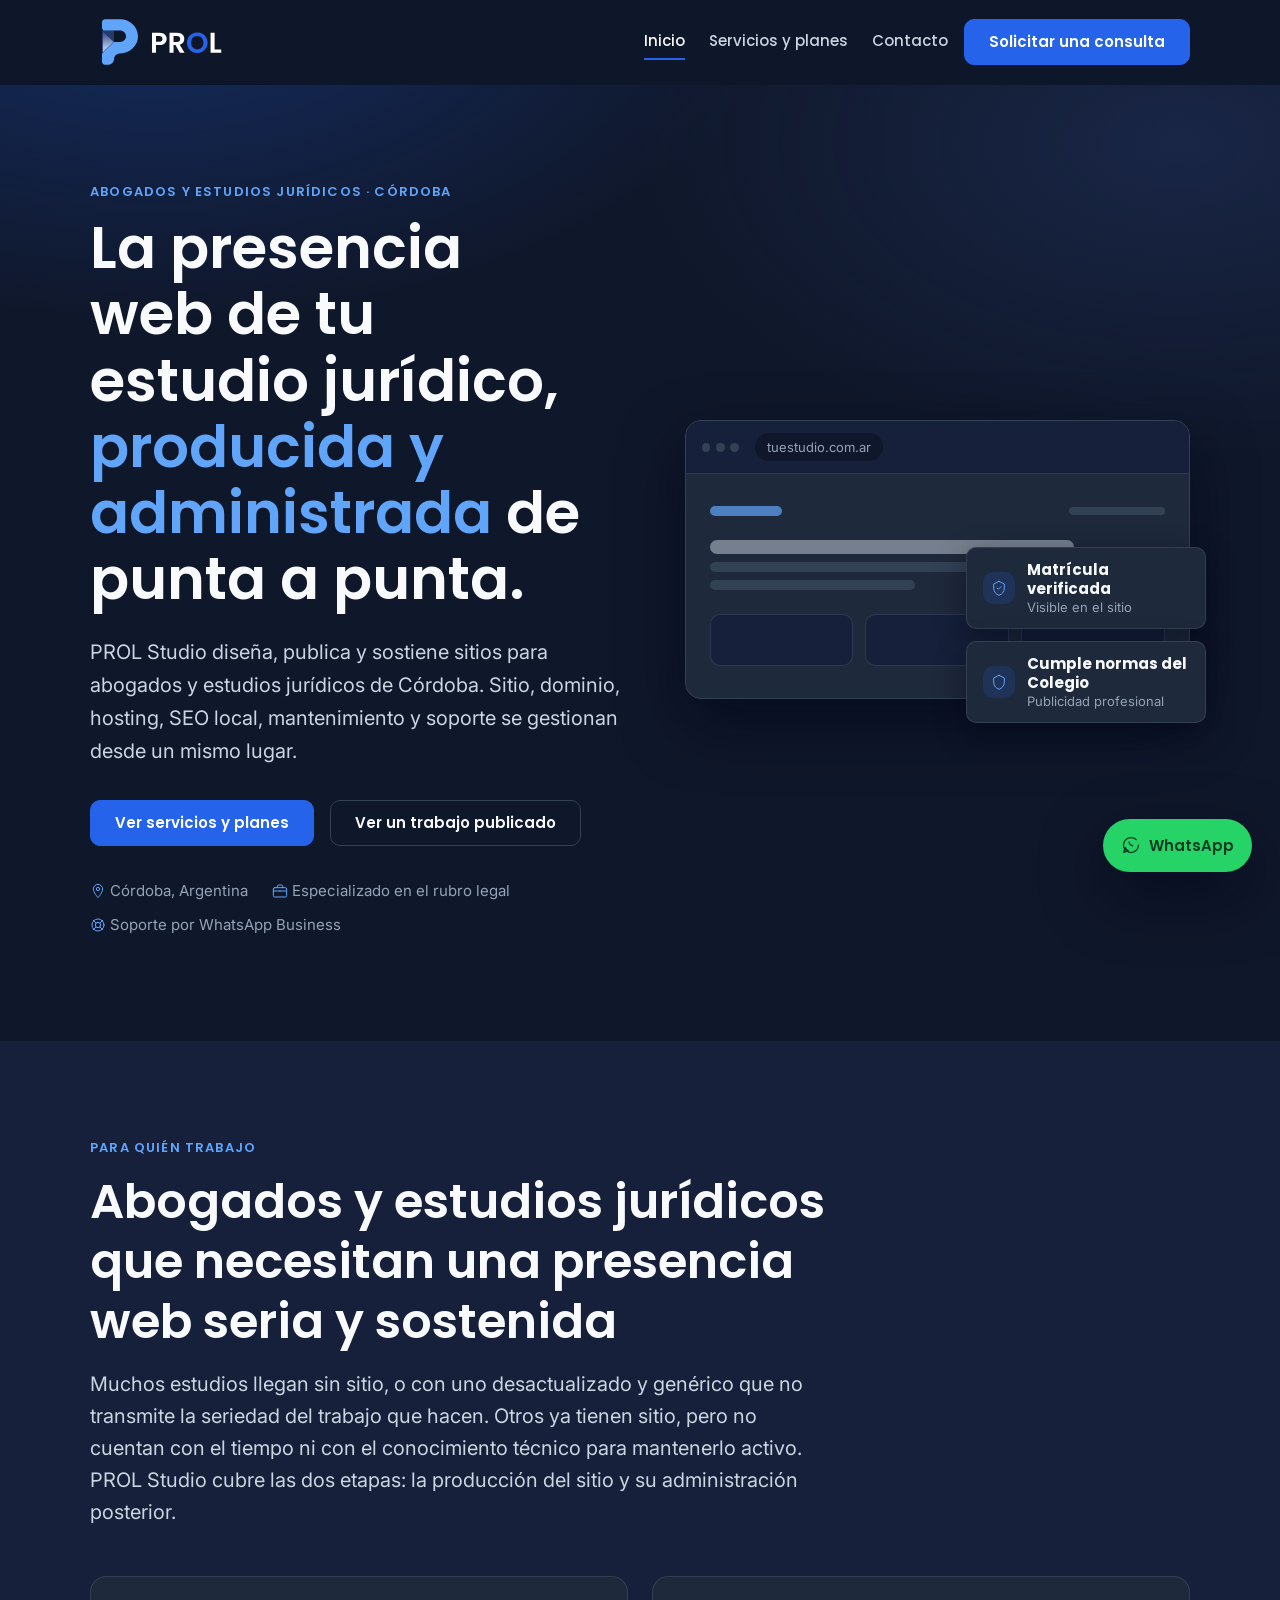
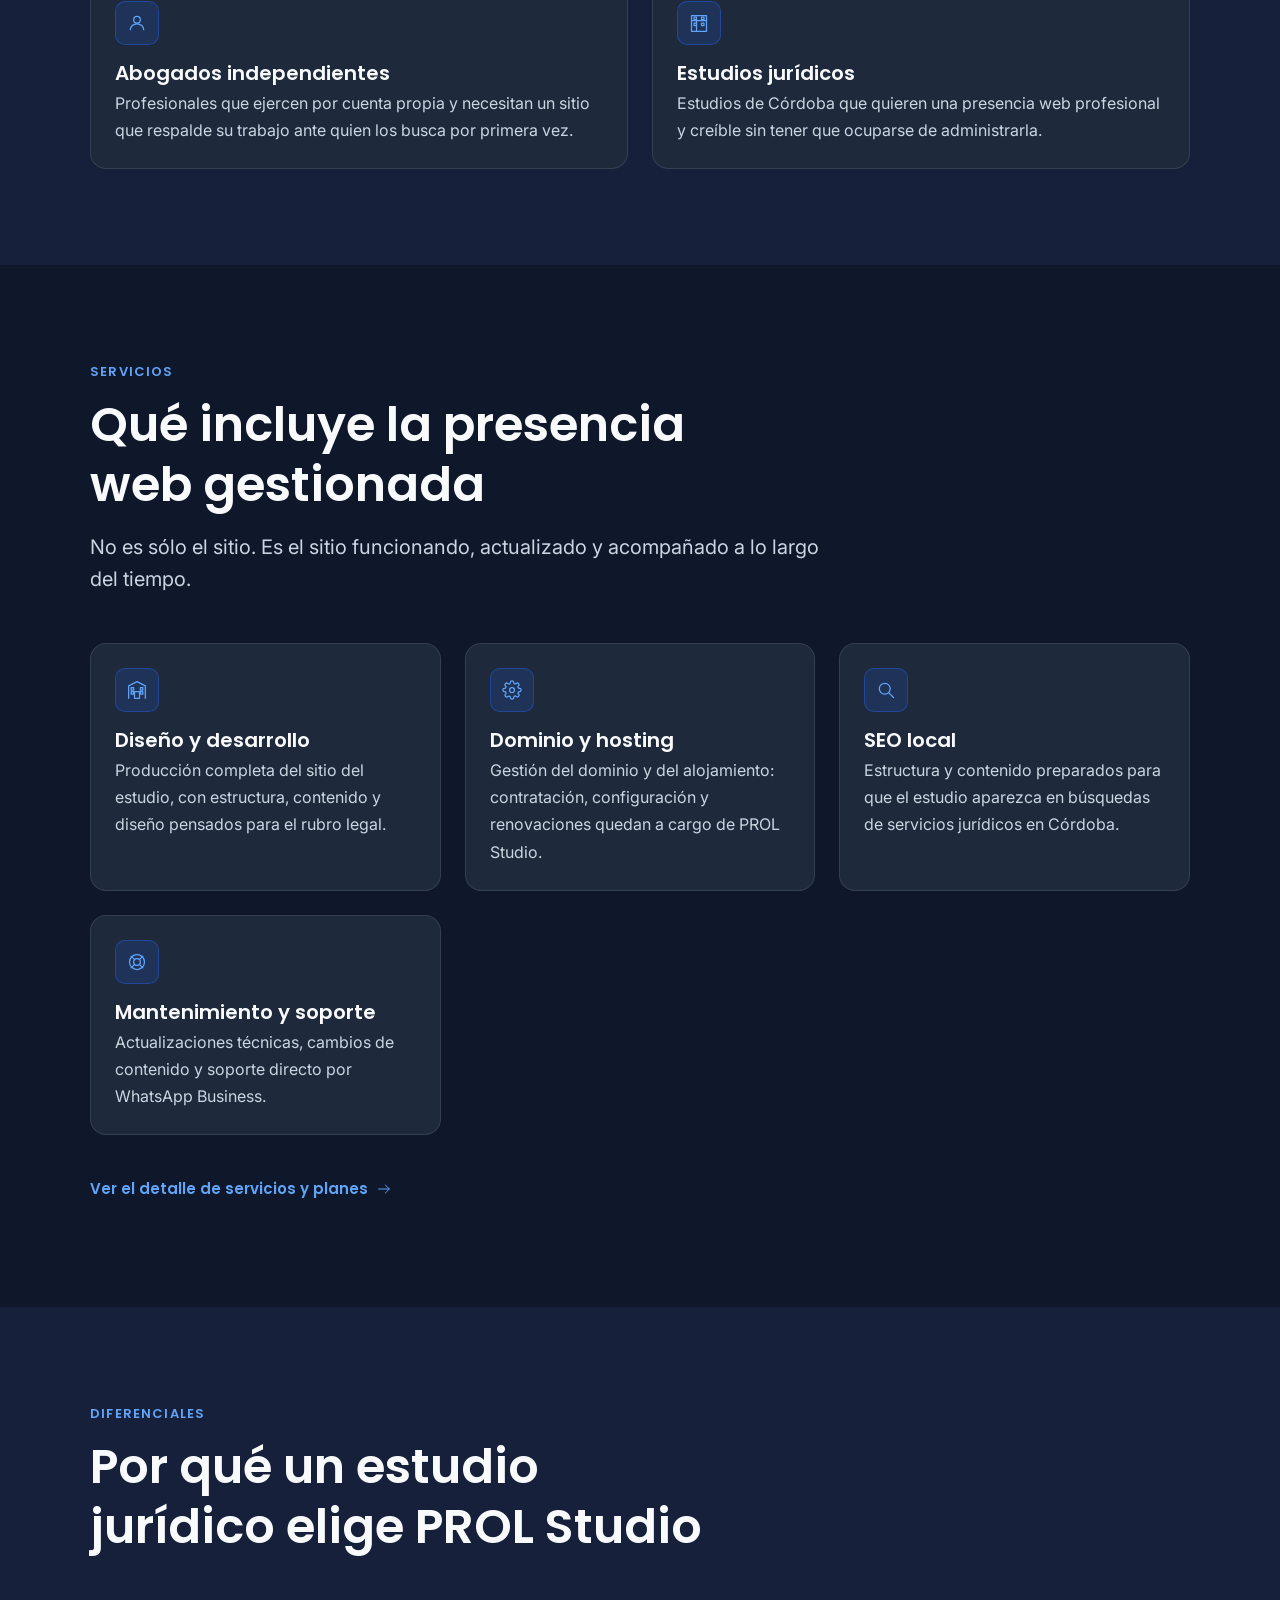
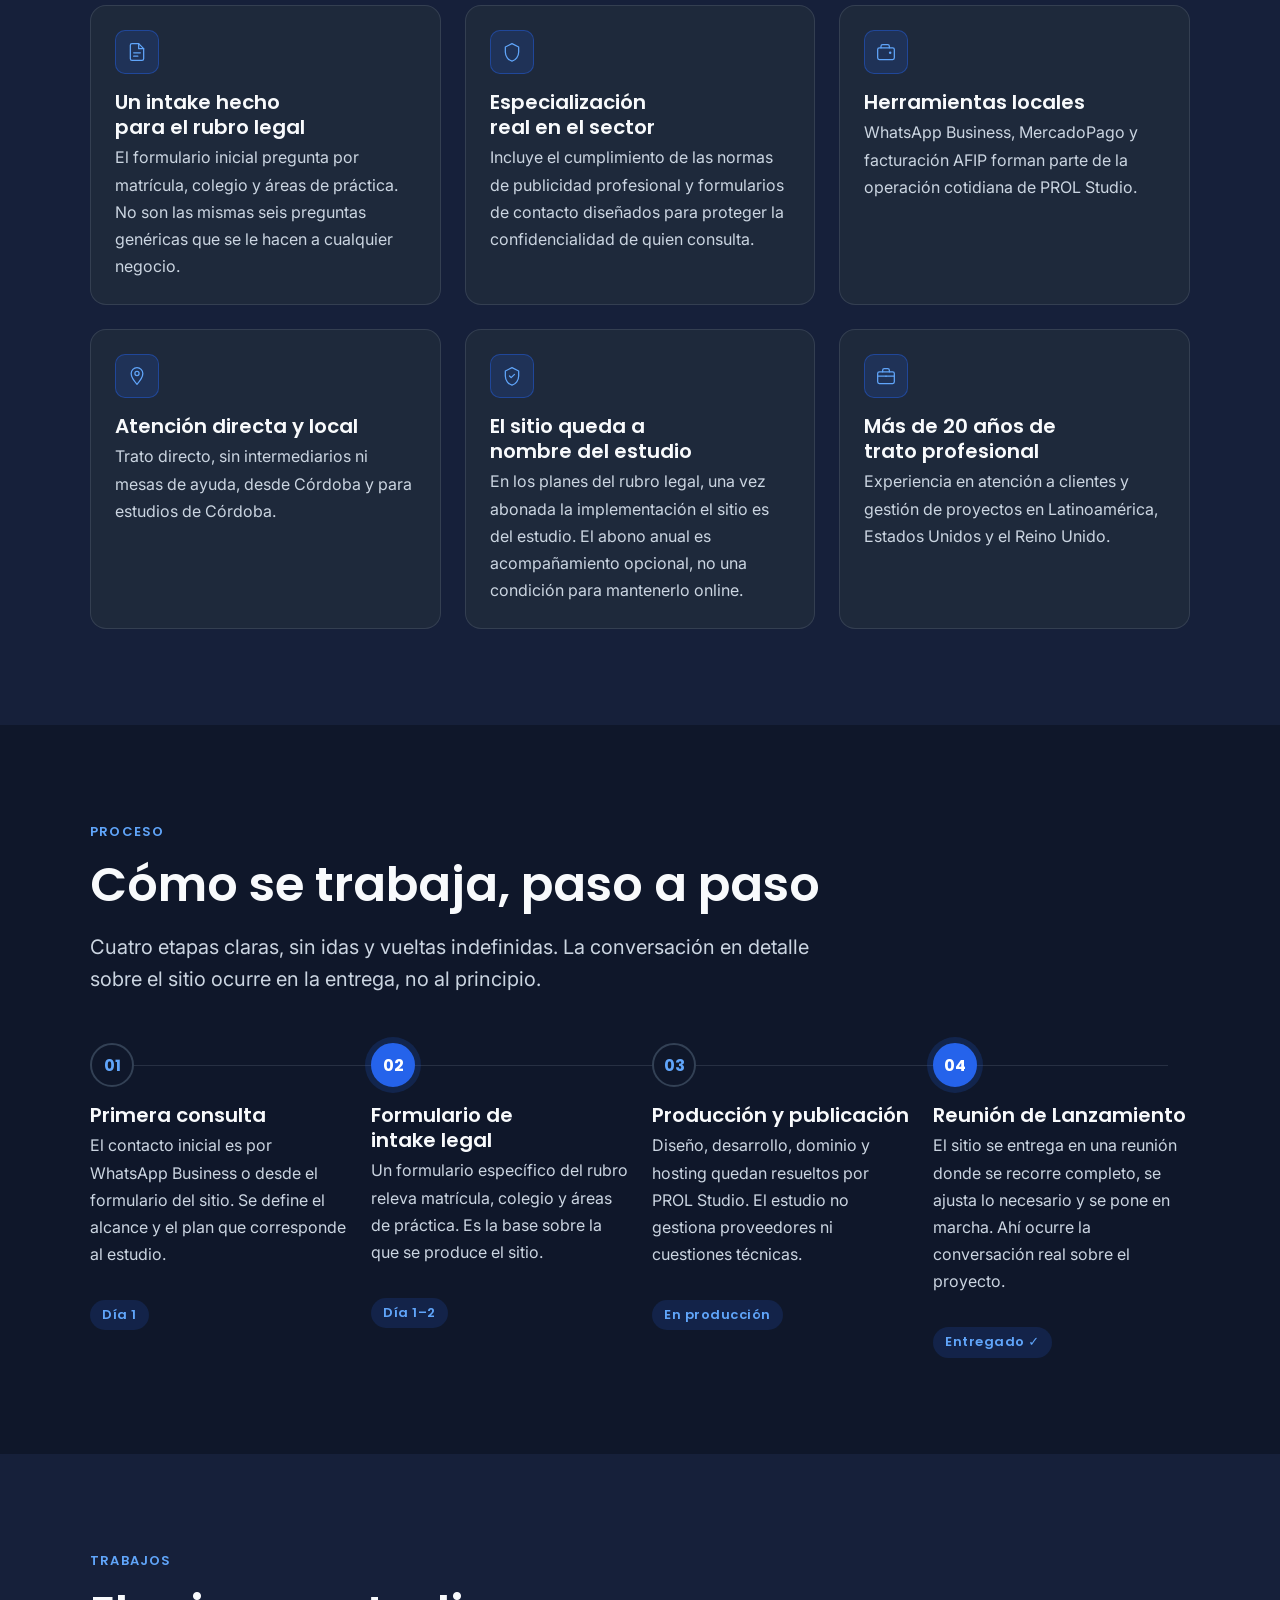
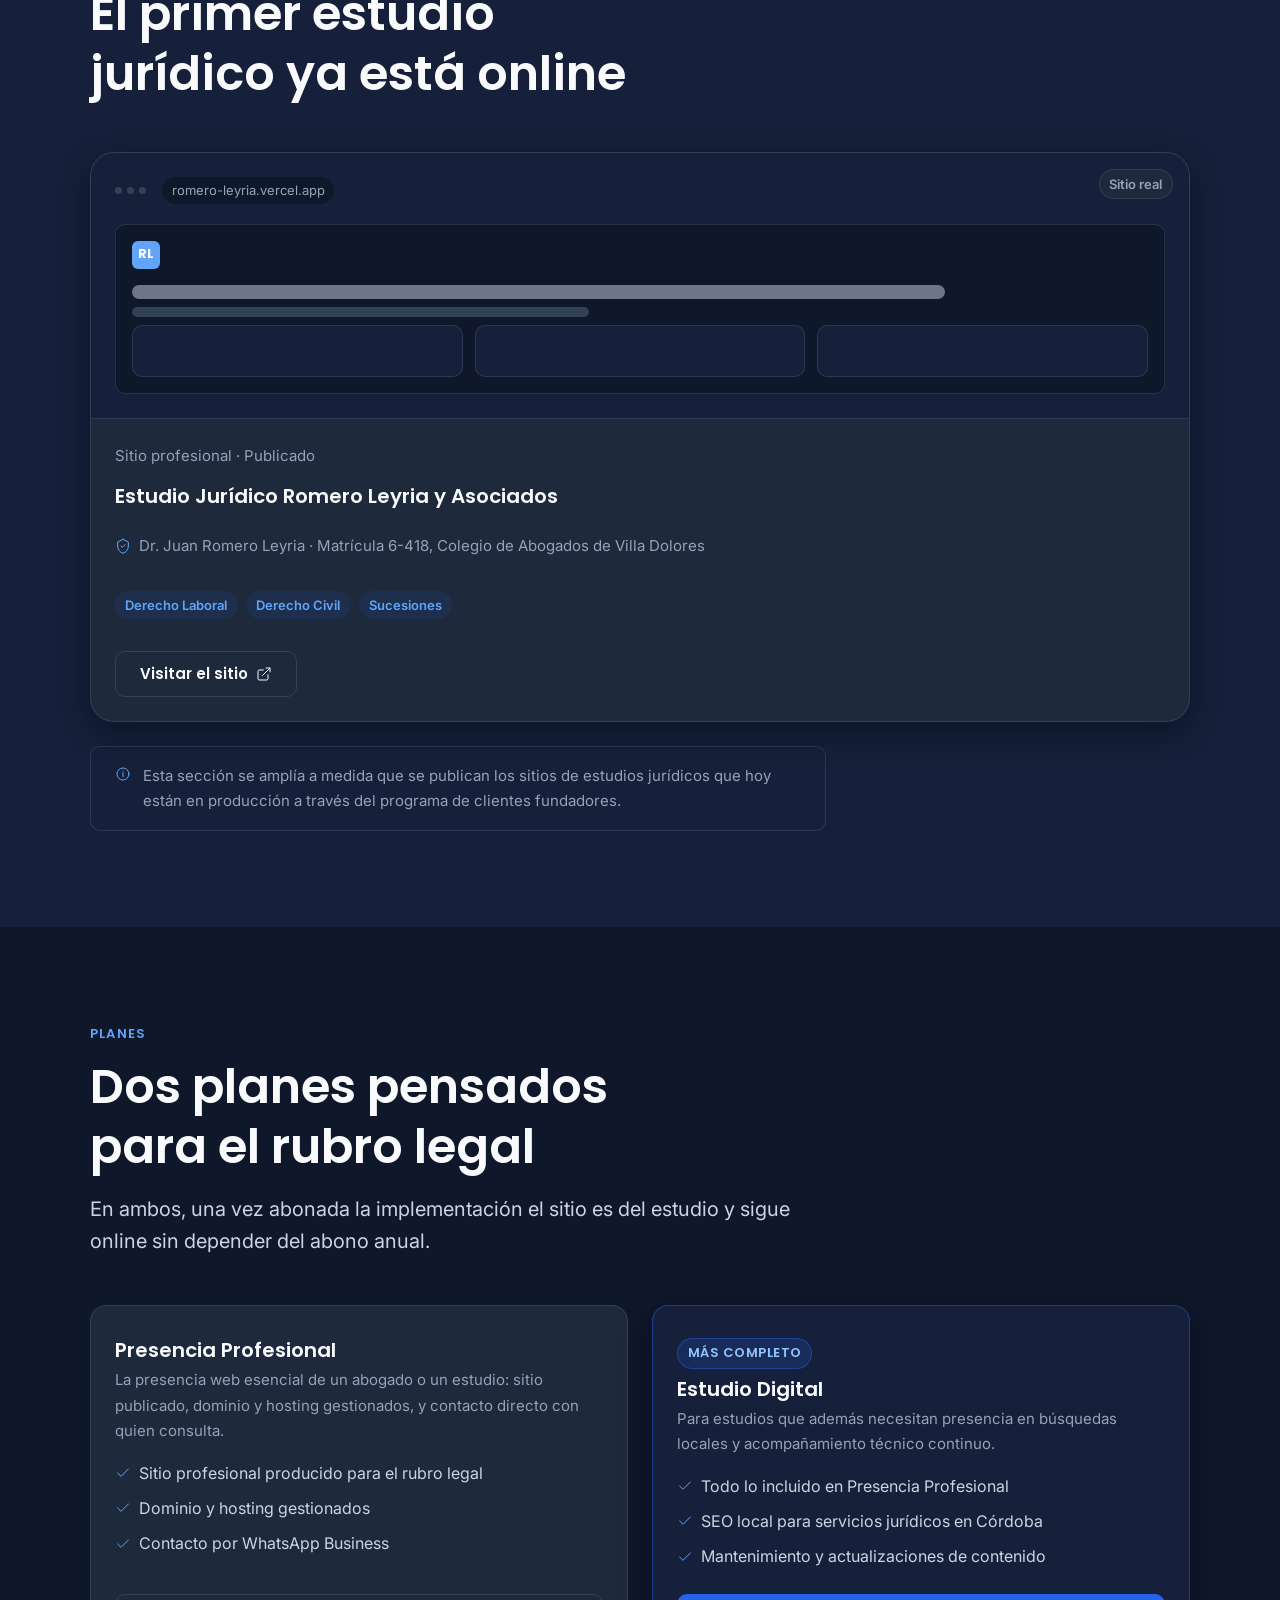
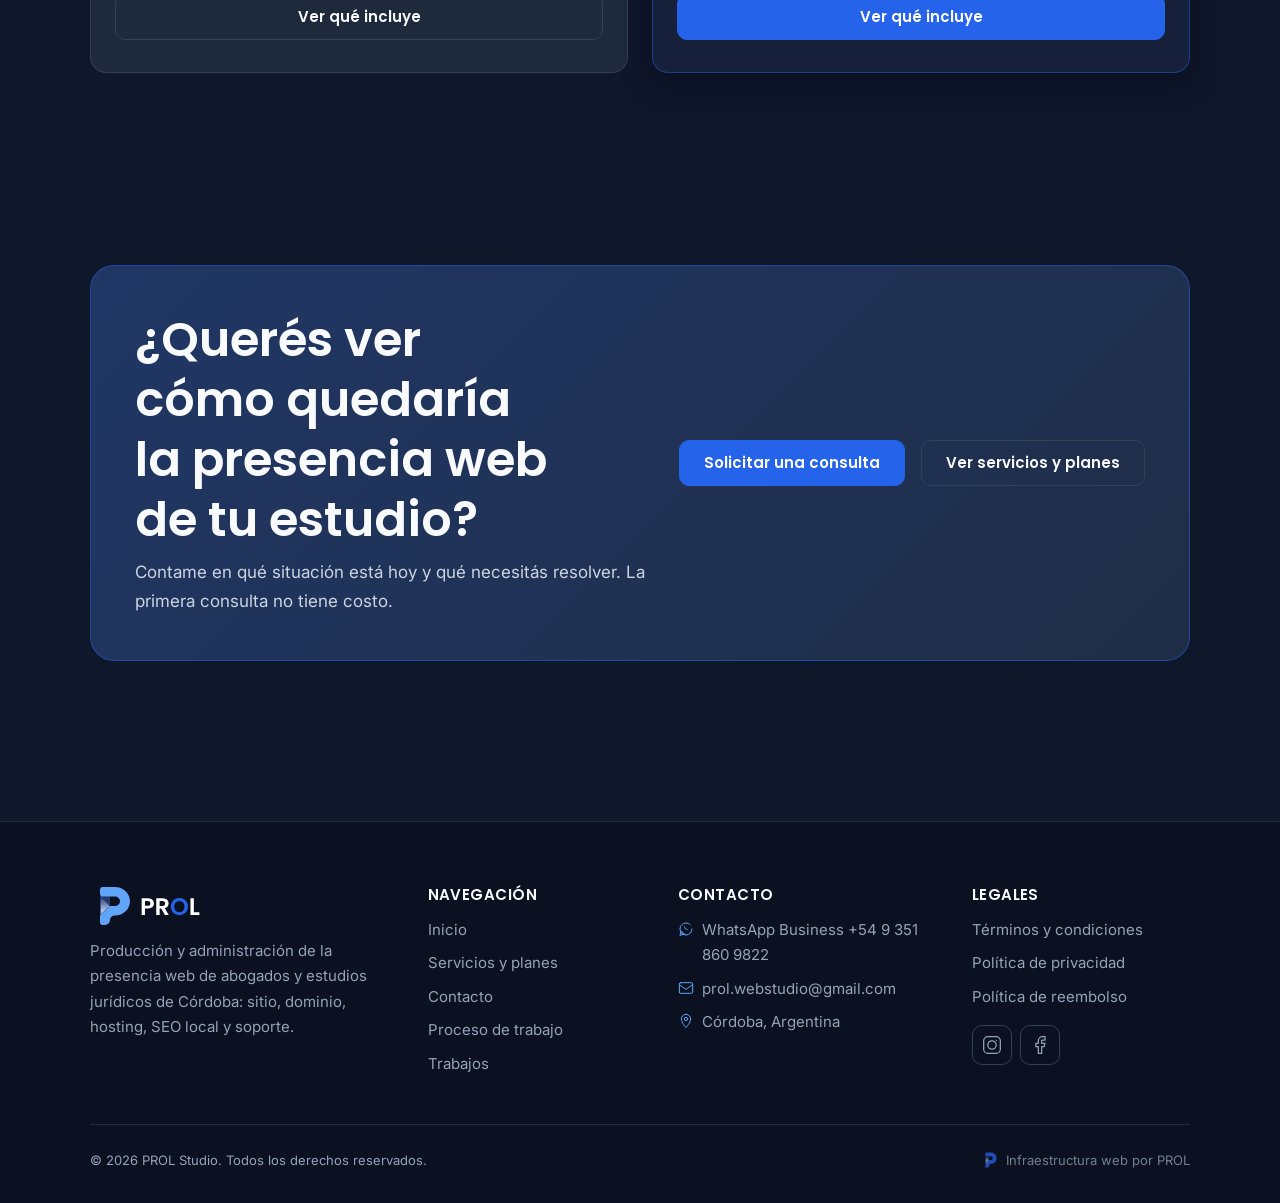
==== index.html @ 93094325 "Rename index_1.html to index.html" ====
<!DOCTYPE html>
<html lang="es-AR">
<head>
  <meta charset="UTF-8">
  <meta name="viewport" content="width=device-width, initial-scale=1">

  <title>PROL Studio | Presencia web para abogados y estudios jurídicos en Córdoba</title>
  <meta name="description" content="PROL Studio produce y administra la presencia web de abogados y estudios jurídicos de Córdoba: sitio, dominio, hosting, SEO local, mantenimiento y soporte por WhatsApp Business.">
  <link rel="canonical" href="https://prolstudio.com/">

  <meta name="theme-color" content="#0F172A">
  <meta name="author" content="PROL Studio">

  <meta property="og:type" content="website">
  <meta property="og:site_name" content="PROL Studio">
  <meta property="og:locale" content="es_AR">
  <meta property="og:url" content="https://prolstudio.com/">
  <meta property="og:title" content="PROL Studio | Presencia web para abogados y estudios jurídicos en Córdoba">
  <meta property="og:description" content="PROL Studio produce y administra la presencia web de abogados y estudios jurídicos de Córdoba: sitio, dominio, hosting, SEO local, mantenimiento y soporte por WhatsApp Business.">
  <meta property="og:image" content="https://prolstudio.com/assets/images/og-image.jpg">
  <meta property="og:image:width" content="1200">
  <meta property="og:image:height" content="630">
  <meta property="og:image:alt" content="PROL Studio — presencia web gestionada para estudios jurídicos">

  <meta name="twitter:card" content="summary_large_image">
  <meta name="twitter:title" content="PROL Studio | Presencia web para abogados y estudios jurídicos en Córdoba">
  <meta name="twitter:description" content="Sitio, dominio, hosting, SEO local y soporte por WhatsApp Business para abogados y estudios jurídicos de Córdoba.">
  <meta name="twitter:image" content="https://prolstudio.com/assets/images/og-image.jpg">

  <link rel="icon" href="assets/images/favicon.ico" sizes="any">
  <link rel="icon" href="assets/images/favicon.svg" type="image/svg+xml">
  <link rel="apple-touch-icon" href="assets/images/apple-touch-icon.png">
  <link rel="manifest" href="site.webmanifest">

  <link rel="preconnect" href="https://fonts.googleapis.com">
  <link rel="preconnect" href="https://fonts.gstatic.com" crossorigin>
  <link rel="stylesheet" href="https://fonts.googleapis.com/css2?family=Inter:wght@400;500;600&family=Poppins:wght@500;600;700&display=swap">
  <link rel="stylesheet" href="assets/css/styles.css">

  <script type="application/ld+json">
  {
    "@context": "https://schema.org",
    "@type": "ProfessionalService",
    "name": "PROL Studio",
    "url": "https://prolstudio.com/",
    "logo": "https://prolstudio.com/assets/images/logo.svg",
    "image": "https://prolstudio.com/assets/images/og-image.jpg",
    "description": "PROL Studio produce y administra la presencia web de abogados y estudios jurídicos de Córdoba: sitio, dominio, hosting, SEO local, mantenimiento y soporte por WhatsApp Business.",
    "email": "prol.webstudio@gmail.com",
    "founder": { "@type": "Person", "name": "Franco Molina" },
    "areaServed": { "@type": "City", "name": "Córdoba", "addressCountry": "AR" },
    "address": {
      "@type": "PostalAddress",
      "addressLocality": "Córdoba",
      "addressCountry": "AR"
    },
    "sameAs": [
      "https://www.instagram.com/prol.studio",
      "https://www.facebook.com/profile.php?id=61592929361941"
    ]
  }
  </script>
</head>

<body>
  <a class="skip-link" href="#contenido-principal">Ir al contenido principal</a>

  <header class="site-header" data-site-header>
    <div class="container site-header__inner">
      <a class="site-brand" href="index.html" aria-label="PROL Studio — Inicio">
        <img class="site-brand__logo" src="assets/images/logo.svg" alt="PROL Studio" width="480" height="160">
      </a>

      <button class="nav-toggle" type="button" data-nav-toggle aria-expanded="false" aria-controls="navegacion-principal" hidden>
        <span class="icon icon-menu nav-toggle__icon-open" aria-hidden="true"></span>
        <span class="icon icon-close nav-toggle__icon-close" aria-hidden="true"></span>
        <span class="visually-hidden">Abrir o cerrar el menú de navegación</span>
      </button>

      <div class="header-actions" id="navegacion-principal" data-nav-panel>
        <nav class="site-nav" aria-label="Navegación principal">
          <ul class="site-nav__list">
            <li><a class="site-nav__link" href="index.html" aria-current="page">Inicio</a></li>
            <li><a class="site-nav__link" href="servicios.html">Servicios y planes</a></li>
            <li><a class="site-nav__link" href="contacto.html">Contacto</a></li>
          </ul>
        </nav>
        <a class="button button--primary" href="contacto.html">Solicitar una consulta</a>
      </div>
    </div>
  </header>

  <main id="contenido-principal">

    <!-- Hero -->
    <section class="hero" aria-labelledby="titulo-hero">
      <div class="container hero__inner">
        <div class="hero__content">
          <span class="eyebrow">Abogados y estudios jurídicos · Córdoba</span>
          <h1 class="hero__title" id="titulo-hero">
            La presencia web de tu estudio jurídico, <span class="hero__title-accent">producida y administrada</span> de punta a punta.
          </h1>
          <p class="hero__description">
            PROL Studio diseña, publica y sostiene sitios para abogados y estudios jurídicos de Córdoba.
            Sitio, dominio, hosting, SEO local, mantenimiento y soporte se gestionan desde un mismo lugar.
          </p>

          <div class="hero__actions">
            <a class="button button--primary" href="servicios.html">Ver servicios y planes</a>
            <a class="button button--secondary" href="#trabajos">Ver un trabajo publicado</a>
          </div>

          <ul class="hero__highlights">
            <li class="hero__highlight">
              <span class="icon icon--sm icon-location" aria-hidden="true"></span>
              Córdoba, Argentina
            </li>
            <li class="hero__highlight">
              <span class="icon icon--sm icon-briefcase" aria-hidden="true"></span>
              Especializado en el rubro legal
            </li>
            <li class="hero__highlight">
              <span class="icon icon--sm icon-support" aria-hidden="true"></span>
              Soporte por WhatsApp Business
            </li>
          </ul>
        </div>

        <figure class="hero__figure" aria-hidden="true">
          <div class="hero__browser">
            <div class="hero__browser-bar">
              <span class="hero__browser-dots"><span></span><span></span><span></span></span>
              <span class="hero__browser-url">tuestudio.com.ar</span>
            </div>
            <div class="hero__browser-content">
              <div class="hero__mock-header">
                <span class="hero__mock-logo"></span>
                <span class="hero__mock-nav"></span>
              </div>
              <div class="hero__mock-hero">
                <span class="hero__mock-line hero__mock-line--title"></span>
                <span class="hero__mock-line"></span>
                <span class="hero__mock-line hero__mock-line--short"></span>
              </div>
              <div class="hero__mock-cards">
                <span class="hero__mock-card"></span>
                <span class="hero__mock-card"></span>
                <span class="hero__mock-card"></span>
              </div>
            </div>
          </div>

          <div class="hero__floating-cards">
            <div class="hero__floating-card">
              <span class="hero__floating-card-icon"><span class="icon icon--sm icon-verified" aria-hidden="true"></span></span>
              <div class="hero__floating-card-text">
                <strong>Matrícula verificada</strong>
                <span>Visible en el sitio</span>
              </div>
            </div>
            <div class="hero__floating-card">
              <span class="hero__floating-card-icon"><span class="icon icon--sm icon-shield" aria-hidden="true"></span></span>
              <div class="hero__floating-card-text">
                <strong>Cumple normas del Colegio</strong>
                <span>Publicidad profesional</span>
              </div>
            </div>
          </div>
        </figure>
      </div>
    </section>

    <!-- Punto de partida -->
    <section class="section section--raised" aria-labelledby="titulo-contexto">
      <div class="container">
        <div class="section-header">
          <span class="eyebrow">Para quién trabajo</span>
          <h2 id="titulo-contexto">Abogados y estudios jurídicos que necesitan una presencia web seria y sostenida</h2>
          <p class="lead">
            Muchos estudios llegan sin sitio, o con uno desactualizado y genérico que no transmite la seriedad del
            trabajo que hacen. Otros ya tienen sitio, pero no cuentan con el tiempo ni con el conocimiento técnico
            para mantenerlo activo. PROL Studio cubre las dos etapas: la producción del sitio y su administración posterior.
          </p>
        </div>

        <div class="card-grid card-grid--wide">
          <article class="card">
            <span class="card__icon"><span class="icon icon-user" aria-hidden="true"></span></span>
            <h3 class="card__title">Abogados independientes</h3>
            <p class="card__text">
              Profesionales que ejercen por cuenta propia y necesitan un sitio que respalde su trabajo ante
              quien los busca por primera vez.
            </p>
          </article>

          <article class="card">
            <span class="card__icon"><span class="icon icon-building" aria-hidden="true"></span></span>
            <h3 class="card__title">Estudios jurídicos</h3>
            <p class="card__text">
              Estudios de Córdoba que quieren una presencia web profesional y creíble sin tener que ocuparse
              de administrarla.
            </p>
          </article>
        </div>
      </div>
    </section>

    <!-- Servicios -->
    <section class="section" id="servicios" aria-labelledby="titulo-servicios">
      <div class="container">
        <div class="section-header">
          <span class="eyebrow">Servicios</span>
          <h2 id="titulo-servicios">Qué incluye la presencia web gestionada</h2>
          <p class="lead">
            No es sólo el sitio. Es el sitio funcionando, actualizado y acompañado a lo largo del tiempo.
          </p>
        </div>

        <div class="card-grid">
          <article class="card">
            <span class="card__icon"><span class="icon icon-office" aria-hidden="true"></span></span>
            <h3 class="card__title">Diseño y desarrollo</h3>
            <p class="card__text">
              Producción completa del sitio del estudio, con estructura, contenido y diseño pensados para el rubro legal.
            </p>
          </article>

          <article class="card">
            <span class="card__icon"><span class="icon icon-settings" aria-hidden="true"></span></span>
            <h3 class="card__title">Dominio y hosting</h3>
            <p class="card__text">
              Gestión del dominio y del alojamiento: contratación, configuración y renovaciones quedan a cargo de PROL Studio.
            </p>
          </article>

          <article class="card">
            <span class="card__icon"><span class="icon icon-search" aria-hidden="true"></span></span>
            <h3 class="card__title">SEO local</h3>
            <p class="card__text">
              Estructura y contenido preparados para que el estudio aparezca en búsquedas de servicios jurídicos en Córdoba.
            </p>
          </article>

          <article class="card">
            <span class="card__icon"><span class="icon icon-support" aria-hidden="true"></span></span>
            <h3 class="card__title">Mantenimiento y soporte</h3>
            <p class="card__text">
              Actualizaciones técnicas, cambios de contenido y soporte directo por WhatsApp Business.
            </p>
          </article>
        </div>

        <p class="section-action">
          <a class="button button--tertiary" href="servicios.html">
            Ver el detalle de servicios y planes
            <span class="icon icon--sm icon-arrow-right" aria-hidden="true"></span>
          </a>
        </p>
      </div>
    </section>

    <!-- Diferenciales -->
    <section class="section section--raised" id="diferenciales" aria-labelledby="titulo-diferenciales">
      <div class="container">
        <div class="section-header">
          <span class="eyebrow">Diferenciales</span>
          <h2 id="titulo-diferenciales">Por qué un estudio jurídico elige PROL Studio</h2>
        </div>

        <div class="card-grid">
          <article class="card">
            <span class="card__icon"><span class="icon icon-document" aria-hidden="true"></span></span>
            <h3 class="card__title">Un intake hecho para el rubro legal</h3>
            <p class="card__text">
              El formulario inicial pregunta por matrícula, colegio y áreas de práctica. No son las mismas seis
              preguntas genéricas que se le hacen a cualquier negocio.
            </p>
          </article>

          <article class="card">
            <span class="card__icon"><span class="icon icon-shield" aria-hidden="true"></span></span>
            <h3 class="card__title">Especialización real en el sector</h3>
            <p class="card__text">
              Incluye el cumplimiento de las normas de publicidad profesional y formularios de contacto diseñados
              para proteger la confidencialidad de quien consulta.
            </p>
          </article>

          <article class="card">
            <span class="card__icon"><span class="icon icon-wallet" aria-hidden="true"></span></span>
            <h3 class="card__title">Herramientas locales</h3>
            <p class="card__text">
              WhatsApp Business, MercadoPago y facturación AFIP forman parte de la operación cotidiana de PROL Studio.
            </p>
          </article>

          <article class="card">
            <span class="card__icon"><span class="icon icon-location" aria-hidden="true"></span></span>
            <h3 class="card__title">Atención directa y local</h3>
            <p class="card__text">
              Trato directo, sin intermediarios ni mesas de ayuda, desde Córdoba y para estudios de Córdoba.
            </p>
          </article>

          <article class="card">
            <span class="card__icon"><span class="icon icon-verified" aria-hidden="true"></span></span>
            <h3 class="card__title">El sitio queda a nombre del estudio</h3>
            <p class="card__text">
              En los planes del rubro legal, una vez abonada la implementación el sitio es del estudio. El abono
              anual es acompañamiento opcional, no una condición para mantenerlo online.
            </p>
          </article>

          <article class="card">
            <span class="card__icon"><span class="icon icon-briefcase" aria-hidden="true"></span></span>
            <h3 class="card__title">Más de 20 años de trato profesional</h3>
            <p class="card__text">
              Experiencia en atención a clientes y gestión de proyectos en Latinoamérica, Estados Unidos y el Reino Unido.
            </p>
          </article>
        </div>
      </div>
    </section>

    <!-- Proceso -->
    <section class="section" id="proceso" aria-labelledby="titulo-proceso">
      <div class="container">
        <div class="section-header">
          <span class="eyebrow">Proceso</span>
          <h2 id="titulo-proceso">Cómo se trabaja, paso a paso</h2>
          <p class="lead">
            Cuatro etapas claras, sin idas y vueltas indefinidas. La conversación en detalle sobre el sitio ocurre
            en la entrega, no al principio.
          </p>
        </div>

        <ol class="process-list">
          <li class="process-step">
            <span class="process-step__number" aria-hidden="true"></span>
            <h3 class="process-step__title">Primera consulta</h3>
            <p class="process-step__text">
              El contacto inicial es por WhatsApp Business o desde el formulario del sitio. Se define el alcance
              y el plan que corresponde al estudio.
            </p>
            <span class="process-step__tag">Día 1</span>
          </li>

          <li class="process-step process-step--active">
            <span class="process-step__number" aria-hidden="true"></span>
            <h3 class="process-step__title">Formulario de intake legal</h3>
            <p class="process-step__text">
              Un formulario específico del rubro releva matrícula, colegio y áreas de práctica. Es la base sobre
              la que se produce el sitio.
            </p>
            <span class="process-step__tag">Día 1–2</span>
          </li>

          <li class="process-step">
            <span class="process-step__number" aria-hidden="true"></span>
            <h3 class="process-step__title">Producción y publicación</h3>
            <p class="process-step__text">
              Diseño, desarrollo, dominio y hosting quedan resueltos por PROL Studio. El estudio no gestiona
              proveedores ni cuestiones técnicas.
            </p>
            <span class="process-step__tag">En producción</span>
          </li>

          <li class="process-step process-step--active">
            <span class="process-step__number" aria-hidden="true"></span>
            <h3 class="process-step__title">Reunión de Lanzamiento</h3>
            <p class="process-step__text">
              El sitio se entrega en una reunión donde se recorre completo, se ajusta lo necesario y se pone en
              marcha. Ahí ocurre la conversación real sobre el proyecto.
            </p>
            <span class="process-step__tag">Entregado ✓</span>
          </li>
        </ol>
      </div>
    </section>

    <!-- Portfolio -->
    <section class="section section--raised" id="trabajos" aria-labelledby="titulo-trabajos">
      <div class="container">
        <div class="section-header">
          <span class="eyebrow">Trabajos</span>
          <h2 id="titulo-trabajos">El primer estudio jurídico ya está online</h2>
        </div>

        <div class="portfolio-grid">
          <article class="portfolio-card">
            <div class="portfolio-card__thumb" aria-hidden="true">
              <span class="portfolio-card__thumb-badge">Sitio real</span>
              <div class="portfolio-card__browser-bar">
                <span class="portfolio-card__browser-dots"><span></span><span></span><span></span></span>
                <span class="portfolio-card__browser-url">romero-leyria.vercel.app</span>
              </div>
              <div class="portfolio-card__browser-content">
                <span class="portfolio-card__mark">RL</span>
                <span class="hero__mock-line hero__mock-line--title"></span>
                <span class="hero__mock-line hero__mock-line--short"></span>
                <div class="hero__mock-cards">
                  <span class="hero__mock-card"></span>
                  <span class="hero__mock-card"></span>
                  <span class="hero__mock-card"></span>
                </div>
              </div>
            </div>

            <div class="portfolio-card__body">
              <p class="portfolio-item__meta">Sitio profesional · Publicado</p>
              <h3>Estudio Jurídico Romero Leyria y Asociados</h3>
              <p class="portfolio-card__lawyer">
                <span class="icon icon--sm icon-verified" aria-hidden="true"></span>
                Dr. Juan Romero Leyria · Matrícula 6-418, Colegio de Abogados de Villa Dolores
              </p>

              <ul class="portfolio-card__tags">
                <li>Derecho Laboral</li>
                <li>Derecho Civil</li>
                <li>Sucesiones</li>
              </ul>

              <div class="portfolio-item__actions">
                <a class="button button--secondary" href="https://romero-leyria.vercel.app/" target="_blank" rel="noopener noreferrer">
                  Visitar el sitio
                  <span class="icon icon--sm icon-external-link" aria-hidden="true"></span>
                </a>
              </div>
            </div>
          </article>
        </div>

        <p class="info-note">
          <span class="icon icon--sm icon-info" aria-hidden="true"></span>
          <span>
            Esta sección se amplía a medida que se publican los sitios de estudios jurídicos que hoy están en
            producción a través del programa de clientes fundadores.
          </span>
        </p>
      </div>
    </section>

    <!-- Planes (resumen) -->
    <section class="section" id="planes" aria-labelledby="titulo-planes">
      <div class="container">
        <div class="section-header">
          <span class="eyebrow">Planes</span>
          <h2 id="titulo-planes">Dos planes pensados para el rubro legal</h2>
          <p class="lead">
            En ambos, una vez abonada la implementación el sitio es del estudio y sigue online sin depender del
            abono anual.
          </p>
        </div>

        <div class="plan-grid">
          <article class="plan">
            <h3 class="plan__title">Presencia Profesional</h3>
            <p class="plan__summary">
              La presencia web esencial de un abogado o un estudio: sitio publicado, dominio y hosting gestionados,
              y contacto directo con quien consulta.
            </p>
            <ul class="plan__features">
              <li class="plan__feature">
                <span class="icon icon--sm icon-check" aria-hidden="true"></span>
                Sitio profesional producido para el rubro legal
              </li>
              <li class="plan__feature">
                <span class="icon icon--sm icon-check" aria-hidden="true"></span>
                Dominio y hosting gestionados
              </li>
              <li class="plan__feature">
                <span class="icon icon--sm icon-check" aria-hidden="true"></span>
                Contacto por WhatsApp Business
              </li>
            </ul>
            <a class="button button--secondary button--full" href="servicios.html#planes-legales">Ver qué incluye</a>
          </article>

          <article class="plan plan--featured">
            <span class="plan__badge">Más completo</span>
            <h3 class="plan__title">Estudio Digital</h3>
            <p class="plan__summary">
              Para estudios que además necesitan presencia en búsquedas locales y acompañamiento técnico continuo.
            </p>
            <ul class="plan__features">
              <li class="plan__feature">
                <span class="icon icon--sm icon-check" aria-hidden="true"></span>
                Todo lo incluido en Presencia Profesional
              </li>
              <li class="plan__feature">
                <span class="icon icon--sm icon-check" aria-hidden="true"></span>
                SEO local para servicios jurídicos en Córdoba
              </li>
              <li class="plan__feature">
                <span class="icon icon--sm icon-check" aria-hidden="true"></span>
                Mantenimiento y actualizaciones de contenido
              </li>
            </ul>
            <a class="button button--primary button--full" href="servicios.html#planes-legales">Ver qué incluye</a>
          </article>
        </div>
      </div>
    </section>

    <!-- Cierre / conversión -->
    <section class="section" aria-labelledby="titulo-cierre">
      <div class="container">
        <div class="cta-band">
          <div>
            <h2 class="cta-band__title" id="titulo-cierre">¿Querés ver cómo quedaría la presencia web de tu estudio?</h2>
            <p>Contame en qué situación está hoy y qué necesitás resolver. La primera consulta no tiene costo.</p>
          </div>
          <div class="cta-band__actions">
            <a class="button button--primary" href="contacto.html">Solicitar una consulta</a>
            <a class="button button--secondary" href="servicios.html">Ver servicios y planes</a>
          </div>
        </div>
      </div>
    </section>

  </main>

  <a class="floating-contact"
     href="https://wa.me/5493518609822?text=Hola%20PROL%20Studio%2C%20quiero%20consultar%20por%20la%20presencia%20web%20de%20mi%20estudio."
     target="_blank" rel="noopener noreferrer"
     aria-label="Escribir a PROL Studio por WhatsApp">
    <span class="icon icon-whatsapp" aria-hidden="true"></span>
    <span class="floating-contact__label">WhatsApp</span>
  </a>

  <footer class="site-footer">
    <div class="container">
      <div class="site-footer__grid">

        <div class="footer-group footer-brand">
          <a class="site-brand" href="index.html" aria-label="PROL Studio — Inicio">
            <img class="footer-brand__logo" src="assets/images/logo.svg" alt="PROL Studio" width="480" height="160">
          </a>
          <p class="footer-brand__text">
            Producción y administración de la presencia web de abogados y estudios jurídicos de Córdoba:
            sitio, dominio, hosting, SEO local y soporte.
          </p>
        </div>

        <nav class="footer-group" aria-label="Navegación del pie de página">
          <h2 class="footer-group__title">Navegación</h2>
          <ul class="footer-group__list">
            <li><a href="index.html">Inicio</a></li>
            <li><a href="servicios.html">Servicios y planes</a></li>
            <li><a href="contacto.html">Contacto</a></li>
            <li><a href="index.html#proceso">Proceso de trabajo</a></li>
            <li><a href="index.html#trabajos">Trabajos</a></li>
          </ul>
        </nav>

        <div class="footer-group">
          <h2 class="footer-group__title">Contacto</h2>
          <ul class="footer-group__list">
            <li class="footer-contact__item">
              <span class="icon icon--sm icon-whatsapp" aria-hidden="true"></span>
              <a href="https://wa.me/5493518609822" target="_blank" rel="noopener noreferrer">WhatsApp Business +54 9 351 860 9822</a>
            </li>
            <li class="footer-contact__item">
              <span class="icon icon--sm icon-email" aria-hidden="true"></span>
              <a href="mailto:prol.webstudio@gmail.com">prol.webstudio@gmail.com</a>
            </li>
            <li class="footer-contact__item">
              <span class="icon icon--sm icon-location" aria-hidden="true"></span>
              <span>Córdoba, Argentina</span>
            </li>
          </ul>
        </div>

        <div class="footer-group">
          <h2 class="footer-group__title">Legales</h2>
          <ul class="footer-group__list">
            <li><a href="terminos-y-condiciones.html">Términos y condiciones</a></li>
            <li><a href="politica-de-privacidad.html">Política de privacidad</a></li>
            <li><a href="politica-de-reembolso.html">Política de reembolso</a></li>
          </ul>

          <ul class="footer-social">
            <li>
              <a class="footer-social__link" href="https://www.instagram.com/prol.studio" target="_blank" rel="noopener noreferrer" aria-label="PROL Studio en Instagram">
                <span class="icon icon-instagram" aria-hidden="true"></span>
              </a>
            </li>
            <li>
              <a class="footer-social__link" href="https://www.facebook.com/profile.php?id=61592929361941" target="_blank" rel="noopener noreferrer" aria-label="PROL Studio en Facebook">
                <span class="icon icon-facebook" aria-hidden="true"></span>
              </a>
            </li>
          </ul>
        </div>

      </div>

      <div class="site-footer__bottom">
        <p class="site-footer__copyright">
          © <span data-current-year>2026</span> PROL Studio. Todos los derechos reservados.
        </p>

        <a class="prol-signature" href="https://prolstudio.com" target="_blank" rel="noopener noreferrer">
          <img class="prol-signature__isotipo" src="assets/images/isotipo.svg" alt="" width="380" height="480">
          <span>Infraestructura web por PROL</span>
        </a>
      </div>
    </div>
  </footer>

  <script src="assets/js/main.js" defer></script>
</body>
</html>
---- assets/css/styles.css ----
/* ==========================================================================
   PROL Studio — Hoja de estilos principal
   Sistema de diseño y componentes compartidos.
   Tema oscuro canónico (fondo navy, texto claro).
   ========================================================================== */

/* --------------------------------------------------------------------------
   1. Design tokens
   -------------------------------------------------------------------------- */

:root {
  /* Marca */
  --color-brand-primary: #2563EB;
  --color-brand-secondary: #60A5FA;
  --color-brand-accent: #93C5FD;
  --color-brand-deep: #263A6C;
  --color-brand-primary-strong: #1D4ED8;

  /* Superficies */
  --color-surface-base: #0F172A;
  --color-surface-raised: #16203A;
  --color-surface-elevated: #1E293B;
  --color-surface-overlay: rgba(15, 23, 42, 0.88);
  --color-surface-deep: #0B1120;

  /* Texto */
  --color-text-primary: #F8FAFC;
  --color-text-secondary: #CBD5E1;
  --color-text-muted: #94A3B8;
  --color-text-on-brand: #FFFFFF;
  --color-text-on-whatsapp: #0B3D22;

  /* Bordes y líneas */
  --color-border-subtle: rgba(148, 163, 184, 0.18);
  --color-border-strong: #334155;
  --color-border-brand: rgba(37, 99, 235, 0.45);

  /* Estados y canales */
  --color-focus-ring: #93C5FD;
  --color-whatsapp: #25D366;
  --color-whatsapp-strong: #1FB65B;

  /* Tipografía */
  --font-heading: "Poppins", "Segoe UI", system-ui, -apple-system, sans-serif;
  --font-body: "Inter", "Segoe UI", system-ui, -apple-system, sans-serif;

  --font-size-xs: 0.8125rem;
  --font-size-sm: 0.9375rem;
  --font-size-base: 1rem;
  --font-size-md: 1.0625rem;
  --font-size-lg: 1.25rem;
  --font-size-xl: 1.5rem;
  --font-size-2xl: clamp(1.6rem, 1.2rem + 1.6vw, 2.15rem);
  --font-size-3xl: clamp(2rem, 1.4rem + 2.6vw, 3rem);
  --font-size-hero: clamp(2.25rem, 1.5rem + 3.4vw, 3.6rem);

  --font-weight-regular: 400;
  --font-weight-medium: 500;
  --font-weight-semibold: 600;
  --font-weight-bold: 700;

  --line-height-tight: 1.15;
  --line-height-heading: 1.25;
  --line-height-body: 1.7;

  --letter-spacing-eyebrow: 0.09em;

  /* Espaciado */
  --space-3xs: 0.25rem;
  --space-2xs: 0.5rem;
  --space-xs: 0.75rem;
  --space-sm: 1rem;
  --space-md: 1.5rem;
  --space-lg: 2rem;
  --space-xl: 3rem;
  --space-2xl: 4rem;

  --section-spacing-block: clamp(3.5rem, 2rem + 6vw, 6rem);

  /* Contenedores */
  --container-width: 1180px;
  --container-width-narrow: 760px;
  --container-gutter: clamp(1.25rem, 4vw, 2.5rem);

  /* Radios */
  --radius-sm: 6px;
  --radius-md: 10px;
  --radius-lg: 16px;
  --radius-xl: 24px;
  --radius-pill: 999px;

  /* Sombras */
  --shadow-md: 0 10px 30px rgba(2, 6, 23, 0.45);
  --shadow-lg: 0 24px 60px rgba(2, 6, 23, 0.55);

  /* Transiciones */
  --transition-fast: 140ms ease;
  --transition-base: 220ms ease;

  /* Iconografía */
  --icon-size-sm: 1rem;
  --icon-size-md: 1.25rem;
  --icon-size-lg: 1.5rem;

  /* Capas */
  --z-header: 100;
  --z-floating-contact: 80;
}

/* --------------------------------------------------------------------------
   2. Reset y bases
   -------------------------------------------------------------------------- */

*,
*::before,
*::after {
  box-sizing: border-box;
}

html {
  scroll-behavior: smooth;
  scroll-padding-top: 6rem;
  -webkit-text-size-adjust: 100%;
}

body {
  margin: 0;
  background-color: var(--color-surface-base);
  color: var(--color-text-secondary);
  font-family: var(--font-body);
  font-size: var(--font-size-md);
  line-height: var(--line-height-body);
  -webkit-font-smoothing: antialiased;
  text-rendering: optimizeLegibility;
}

h1, h2, h3, h4 {
  margin: 0 0 var(--space-sm);
  color: var(--color-text-primary);
  font-family: var(--font-heading);
  font-weight: var(--font-weight-semibold);
  line-height: var(--line-height-heading);
  text-wrap: balance;
}

h1 { font-size: var(--font-size-hero); line-height: var(--line-height-tight); }
h2 { font-size: var(--font-size-3xl); }
h3 { font-size: var(--font-size-lg); }
h4 { font-size: var(--font-size-base); }

p { margin: 0 0 var(--space-sm); }
p:last-child { margin-bottom: 0; }

a {
  color: var(--color-brand-secondary);
  text-decoration-color: rgba(96, 165, 250, 0.4);
  text-underline-offset: 3px;
  transition: color var(--transition-fast);
}

a:hover { color: var(--color-brand-accent); }

img, svg { max-width: 100%; height: auto; }

ul, ol { margin: 0 0 var(--space-sm); padding-left: 1.25rem; }

hr {
  border: 0;
  border-top: 1px solid var(--color-border-subtle);
  margin: var(--space-lg) 0;
}

:focus-visible {
  outline: 3px solid var(--color-focus-ring);
  outline-offset: 3px;
  border-radius: var(--radius-sm);
}

::selection {
  background-color: var(--color-brand-primary);
  color: var(--color-text-on-brand);
}

/* --------------------------------------------------------------------------
   3. Utilidades de layout
   -------------------------------------------------------------------------- */

.container {
  width: 100%;
  max-width: var(--container-width);
  margin-inline: auto;
  padding-inline: var(--container-gutter);
}

.container--narrow { max-width: var(--container-width-narrow); }

.section { padding-block: var(--section-spacing-block); }

.section--raised { background-color: var(--color-surface-raised); }

.section-header {
  max-width: 46rem;
  margin-bottom: var(--space-xl);
}

.eyebrow {
  display: block;
  margin-bottom: var(--space-xs);
  color: var(--color-brand-secondary);
  font-family: var(--font-heading);
  font-size: var(--font-size-xs);
  font-weight: var(--font-weight-semibold);
  letter-spacing: var(--letter-spacing-eyebrow);
  text-transform: uppercase;
}

.lead {
  color: var(--color-text-secondary);
  font-size: var(--font-size-lg);
  line-height: 1.6;
}

.section-action { margin-top: var(--space-lg); }

.skip-link {
  position: absolute;
  left: var(--space-sm);
  top: -100px;
  z-index: 999;
  padding: var(--space-2xs) var(--space-sm);
  background-color: var(--color-brand-primary);
  border-radius: var(--radius-sm);
  color: var(--color-text-on-brand);
  font-weight: var(--font-weight-medium);
  text-decoration: none;
  transition: top var(--transition-fast);
}

.skip-link:focus { top: var(--space-sm); color: var(--color-text-on-brand); }

.visually-hidden {
  position: absolute;
  width: 1px;
  height: 1px;
  margin: -1px;
  padding: 0;
  overflow: hidden;
  clip-path: inset(50%);
  white-space: nowrap;
  border: 0;
}

/* --------------------------------------------------------------------------
   4. Iconografía
   Los iconos provienen exclusivamente de la librería oficial en assets/icons/.
   Se referencian por archivo mediante CSS mask: no se duplica ni se regenera
   el marcado SVG, y cada referencia corresponde a un archivo existente.
   -------------------------------------------------------------------------- */

.icon {
  display: inline-block;
  flex: none;
  width: var(--icon-size-md);
  height: var(--icon-size-md);
  background-color: currentColor;
  -webkit-mask-position: center;
          mask-position: center;
  -webkit-mask-repeat: no-repeat;
          mask-repeat: no-repeat;
  -webkit-mask-size: contain;
          mask-size: contain;
}

.icon--sm { width: var(--icon-size-sm); height: var(--icon-size-sm); }

.icon-whatsapp      { -webkit-mask-image: url("../icons/communication/whatsapp.svg");  mask-image: url("../icons/communication/whatsapp.svg"); }
.icon-email         { -webkit-mask-image: url("../icons/communication/email.svg");     mask-image: url("../icons/communication/email.svg"); }
.icon-location      { -webkit-mask-image: url("../icons/communication/location.svg");  mask-image: url("../icons/communication/location.svg"); }
.icon-menu          { -webkit-mask-image: url("../icons/navigation/menu.svg");         mask-image: url("../icons/navigation/menu.svg"); }
.icon-close         { -webkit-mask-image: url("../icons/navigation/close.svg");        mask-image: url("../icons/navigation/close.svg"); }
.icon-chevron-down  { -webkit-mask-image: url("../icons/navigation/chevron-down.svg"); mask-image: url("../icons/navigation/chevron-down.svg"); }
.icon-arrow-right   { -webkit-mask-image: url("../icons/navigation/arrow-right.svg");  mask-image: url("../icons/navigation/arrow-right.svg"); }
.icon-search        { -webkit-mask-image: url("../icons/navigation/search.svg");       mask-image: url("../icons/navigation/search.svg"); }
.icon-check         { -webkit-mask-image: url("../icons/ui/check.svg");                mask-image: url("../icons/ui/check.svg"); }
.icon-info          { -webkit-mask-image: url("../icons/ui/info.svg");                 mask-image: url("../icons/ui/info.svg"); }
.icon-external-link { -webkit-mask-image: url("../icons/ui/external-link.svg");        mask-image: url("../icons/ui/external-link.svg"); }
.icon-briefcase     { -webkit-mask-image: url("../icons/business/briefcase.svg");      mask-image: url("../icons/business/briefcase.svg"); }
.icon-building      { -webkit-mask-image: url("../icons/business/building.svg");       mask-image: url("../icons/business/building.svg"); }
.icon-office        { -webkit-mask-image: url("../icons/business/office.svg");         mask-image: url("../icons/business/office.svg"); }
.icon-settings      { -webkit-mask-image: url("../icons/business/settings.svg");       mask-image: url("../icons/business/settings.svg"); }
.icon-support       { -webkit-mask-image: url("../icons/business/support.svg");        mask-image: url("../icons/business/support.svg"); }
.icon-user          { -webkit-mask-image: url("../icons/business/user.svg");           mask-image: url("../icons/business/user.svg"); }
.icon-shield        { -webkit-mask-image: url("../icons/security/shield.svg");         mask-image: url("../icons/security/shield.svg"); }
.icon-verified      { -webkit-mask-image: url("../icons/security/verified.svg");       mask-image: url("../icons/security/verified.svg"); }
.icon-document      { -webkit-mask-image: url("../icons/documents/document.svg");      mask-image: url("../icons/documents/document.svg"); }
.icon-wallet        { -webkit-mask-image: url("../icons/payments/wallet.svg");         mask-image: url("../icons/payments/wallet.svg"); }
.icon-instagram     { -webkit-mask-image: url("../icons/social/instagram.svg");        mask-image: url("../icons/social/instagram.svg"); }
.icon-facebook      { -webkit-mask-image: url("../icons/social/facebook.svg");         mask-image: url("../icons/social/facebook.svg"); }

/* --------------------------------------------------------------------------
   5. Botones
   -------------------------------------------------------------------------- */

.button {
  display: inline-flex;
  align-items: center;
  justify-content: center;
  gap: var(--space-2xs);
  padding: 0.8125rem 1.5rem;
  border: 1px solid transparent;
  border-radius: var(--radius-md);
  font-family: var(--font-heading);
  font-size: var(--font-size-sm);
  font-weight: var(--font-weight-semibold);
  line-height: 1.2;
  text-align: center;
  text-decoration: none;
  cursor: pointer;
  transition: background-color var(--transition-base),
              border-color var(--transition-base),
              color var(--transition-base),
              transform var(--transition-fast);
}

.button:active { transform: translateY(1px); }

.button--primary {
  background-color: var(--color-brand-primary);
  border-color: var(--color-brand-primary);
  color: var(--color-text-on-brand);
}

.button--primary:hover {
  background-color: var(--color-brand-primary-strong);
  border-color: var(--color-brand-primary-strong);
  color: var(--color-text-on-brand);
}

.button--secondary {
  background-color: transparent;
  border-color: var(--color-border-strong);
  color: var(--color-text-primary);
}

.button--secondary:hover {
  border-color: var(--color-brand-secondary);
  color: var(--color-brand-accent);
}

.button--tertiary {
  padding-inline: 0;
  background: none;
  border: 0;
  color: var(--color-brand-secondary);
}

.button--tertiary:hover { color: var(--color-brand-accent); }

.button--full { width: 100%; }

.button--whatsapp {
  background-color: var(--color-whatsapp);
  border-color: var(--color-whatsapp);
  color: var(--color-text-on-whatsapp);
}

.button--whatsapp:hover {
  background-color: var(--color-whatsapp-strong);
  border-color: var(--color-whatsapp-strong);
  color: var(--color-text-on-whatsapp);
}

/* --------------------------------------------------------------------------
   6. Encabezado y navegación
   -------------------------------------------------------------------------- */

.site-header {
  position: sticky;
  top: 0;
  z-index: var(--z-header);
  background-color: var(--color-surface-overlay);
  border-bottom: 1px solid transparent;
  -webkit-backdrop-filter: blur(12px);
          backdrop-filter: blur(12px);
  transition: background-color var(--transition-base),
              border-color var(--transition-base),
              box-shadow var(--transition-base);
}

.site-header.is-scrolled {
  background-color: rgba(15, 23, 42, 0.97);
  border-bottom-color: var(--color-border-subtle);
  box-shadow: var(--shadow-md);
}

.site-header__inner {
  display: flex;
  flex-wrap: wrap;
  align-items: center;
  justify-content: space-between;
  gap: var(--space-md);
  min-height: 5.25rem;
  padding-block: var(--space-xs);
}

.site-brand {
  display: inline-flex;
  align-items: center;
  flex: none;
  border-radius: var(--radius-sm);
  line-height: 0;
}

.site-brand__logo {
  width: auto;
  height: 3rem;
}

.nav-toggle {
  display: inline-flex;
  align-items: center;
  justify-content: center;
  width: 2.75rem;
  height: 2.75rem;
  padding: 0;
  background-color: transparent;
  border: 1px solid var(--color-border-strong);
  border-radius: var(--radius-md);
  color: var(--color-text-primary);
  cursor: pointer;
  transition: border-color var(--transition-fast), color var(--transition-fast);
}

.nav-toggle:hover { border-color: var(--color-brand-secondary); color: var(--color-brand-accent); }

.nav-toggle[hidden] { display: none; }

.nav-toggle__icon-close,
.nav-toggle[aria-expanded="true"] .nav-toggle__icon-open { display: none; }

.nav-toggle[aria-expanded="true"] .nav-toggle__icon-close { display: inline-block; }

.header-actions {
  display: flex;
  align-items: center;
  gap: var(--space-sm);
}

.site-nav__list {
  display: flex;
  flex-wrap: wrap;
  align-items: center;
  gap: var(--space-xs) var(--space-md);
  margin: 0;
  padding: 0;
  list-style: none;
}

.site-nav__link {
  display: inline-block;
  padding-block: var(--space-3xs);
  color: var(--color-text-secondary);
  font-family: var(--font-heading);
  font-size: var(--font-size-sm);
  font-weight: var(--font-weight-medium);
  text-decoration: none;
  border-bottom: 2px solid transparent;
  transition: color var(--transition-fast), border-color var(--transition-fast);
}

.site-nav__link:hover { color: var(--color-text-primary); }

.site-nav__link[aria-current="page"] {
  color: var(--color-text-primary);
  border-bottom-color: var(--color-brand-primary);
}

/* Mejora progresiva: sin JavaScript la navegación permanece visible y usable.
   main.js agrega data-nav="enhanced" únicamente cuando JS está disponible. */
@media (max-width: 60rem) {
  .site-header[data-nav="enhanced"] .header-actions {
    display: none;
    order: 3;
    flex-direction: column;
    align-items: stretch;
    width: 100%;
    padding-block: var(--space-sm) var(--space-md);
    border-top: 1px solid var(--color-border-subtle);
  }

  .site-header[data-nav="enhanced"] .header-actions.is-open { display: flex; }

  .site-header[data-nav="enhanced"] .site-nav__list {
    flex-direction: column;
    align-items: stretch;
    gap: 0;
  }

  .site-header[data-nav="enhanced"] .site-nav__link {
    padding-block: var(--space-xs);
    border-bottom: 1px solid var(--color-border-subtle);
  }

  .site-header[data-nav="enhanced"] .site-nav__link[aria-current="page"] {
    border-bottom-color: var(--color-border-subtle);
    color: var(--color-brand-accent);
  }
}

@media (min-width: 60.0625rem) {
  .nav-toggle { display: none; }
}

/* --------------------------------------------------------------------------
   7. Hero
   -------------------------------------------------------------------------- */

.hero {
  position: relative;
  overflow: hidden;
  padding-block: clamp(3rem, 1.5rem + 7vw, 6rem) clamp(3.5rem, 2rem + 7vw, 6.5rem);
  background:
    radial-gradient(60rem 32rem at 12% -10%, rgba(37, 99, 235, 0.28), transparent 65%),
    radial-gradient(48rem 28rem at 92% 6%, rgba(38, 58, 108, 0.42), transparent 70%),
    var(--color-surface-base);
}

.hero__inner {
  display: grid;
  gap: clamp(2.5rem, 1rem + 5vw, 4rem);
  align-items: center;
}

.hero__content { max-width: 38rem; }

.hero__title { margin-bottom: var(--space-md); }

.hero__title-accent { color: var(--color-brand-secondary); }

.hero__description {
  margin-bottom: var(--space-lg);
  font-size: var(--font-size-lg);
  line-height: 1.65;
}

.hero__actions {
  display: flex;
  flex-wrap: wrap;
  gap: var(--space-sm);
  margin-bottom: var(--space-lg);
}

.hero__highlights {
  display: flex;
  flex-wrap: wrap;
  gap: var(--space-2xs) var(--space-md);
  margin: 0;
  padding: 0;
  list-style: none;
  color: var(--color-text-muted);
  font-size: var(--font-size-sm);
}

.hero__highlight {
  display: inline-flex;
  align-items: center;
  gap: var(--space-3xs);
}

.hero__highlight .icon { color: var(--color-brand-secondary); }

.hero__figure {
  position: relative;
  margin: 0;
}

.hero__browser {
  border: 1px solid var(--color-border-strong);
  border-radius: var(--radius-lg);
  box-shadow: var(--shadow-lg);
  overflow: hidden;
  background-color: var(--color-surface-elevated);
}

.hero__browser-bar {
  display: flex;
  align-items: center;
  gap: var(--space-sm);
  padding: var(--space-xs) var(--space-sm);
  background-color: var(--color-surface-raised);
  border-bottom: 1px solid var(--color-border-subtle);
}

.hero__browser-dots {
  display: inline-flex;
  gap: 0.35rem;
}

.hero__browser-dots span {
  width: 0.55rem;
  height: 0.55rem;
  border-radius: 50%;
  background-color: var(--color-border-strong);
}

.hero__browser-url {
  padding: 0.2rem 0.75rem;
  background-color: var(--color-surface-base);
  border-radius: var(--radius-pill);
  color: var(--color-text-muted);
  font-family: var(--font-body);
  font-size: var(--font-size-xs);
}

.hero__browser-content {
  padding: var(--space-lg) var(--space-md);
  display: grid;
  gap: var(--space-md);
}

.hero__mock-header {
  display: flex;
  align-items: center;
  justify-content: space-between;
}

.hero__mock-logo {
  width: 4.5rem;
  height: 0.6rem;
  border-radius: var(--radius-pill);
  background-color: var(--color-brand-secondary);
  opacity: 0.7;
}

.hero__mock-nav {
  width: 6rem;
  height: 0.5rem;
  border-radius: var(--radius-pill);
  background-color: var(--color-border-strong);
}

.hero__mock-hero { display: grid; gap: var(--space-2xs); }

.hero__mock-line {
  display: block;
  height: 0.6rem;
  border-radius: var(--radius-pill);
  background-color: var(--color-border-strong);
}

.hero__mock-line--title {
  width: 80%;
  height: 0.9rem;
  background-color: var(--color-text-secondary);
  opacity: 0.5;
}

.hero__mock-line--short { width: 45%; }

.hero__mock-cards {
  display: grid;
  grid-template-columns: repeat(3, 1fr);
  gap: var(--space-xs);
}

.hero__mock-card {
  display: block;
  height: 3.25rem;
  border-radius: var(--radius-md);
  background-color: var(--color-surface-raised);
  border: 1px solid var(--color-border-subtle);
}

.hero__floating-cards {
  position: absolute;
  right: -1rem;
  bottom: -1.5rem;
  display: grid;
  gap: var(--space-xs);
  max-width: 15rem;
}

.hero__floating-card {
  display: flex;
  align-items: center;
  gap: var(--space-xs);
  padding: var(--space-xs) var(--space-sm);
  background-color: var(--color-surface-elevated);
  border: 1px solid var(--color-border-subtle);
  border-radius: var(--radius-md);
  box-shadow: var(--shadow-md);
}

.hero__floating-card-icon {
  display: inline-flex;
  align-items: center;
  justify-content: center;
  width: 2rem;
  height: 2rem;
  flex: none;
  background-color: rgba(37, 99, 235, 0.16);
  border-radius: var(--radius-md);
  color: var(--color-brand-secondary);
}

.hero__floating-card-text {
  display: grid;
  font-size: var(--font-size-xs);
  line-height: 1.3;
}

.hero__floating-card-text strong {
  color: var(--color-text-primary);
  font-family: var(--font-heading);
  font-size: var(--font-size-sm);
}

.hero__floating-card-text span { color: var(--color-text-muted); }

@media (max-width: 40rem) {
  .hero__floating-cards {
    position: static;
    margin-top: var(--space-sm);
    max-width: none;
  }
}

@media (min-width: 62rem) {
  .hero__inner { grid-template-columns: minmax(0, 1.05fr) minmax(0, 1fr); }
}

/* --------------------------------------------------------------------------
   8. Tarjetas
   -------------------------------------------------------------------------- */

.card-grid {
  display: grid;
  gap: var(--space-md);
  grid-template-columns: repeat(auto-fit, minmax(min(100%, 17rem), 1fr));
}

.card-grid--wide {
  grid-template-columns: repeat(auto-fit, minmax(min(100%, 20rem), 1fr));
}

.card {
  display: flex;
  flex-direction: column;
  padding: var(--space-md);
  background-color: var(--color-surface-elevated);
  border: 1px solid var(--color-border-subtle);
  border-radius: var(--radius-lg);
  transition: border-color var(--transition-base), transform var(--transition-base);
}

.card:hover { border-color: var(--color-border-brand); transform: translateY(-2px); }

.card__icon {
  display: inline-flex;
  align-items: center;
  justify-content: center;
  width: 2.75rem;
  height: 2.75rem;
  margin-bottom: var(--space-sm);
  background-color: rgba(37, 99, 235, 0.16);
  border: 1px solid var(--color-border-brand);
  border-radius: var(--radius-md);
  color: var(--color-brand-secondary);
}

.card__title { margin-bottom: var(--space-3xs); }

.card__text { color: var(--color-text-secondary); font-size: var(--font-size-base); }

/* --------------------------------------------------------------------------
   9. Proceso
   -------------------------------------------------------------------------- */

.process-list {
  position: relative;
  display: grid;
  gap: var(--space-xl) var(--space-md);
  margin: 0;
  padding: 0;
  list-style: none;
  counter-reset: process;
  grid-template-columns: repeat(auto-fit, minmax(min(100%, 14rem), 1fr));
}

.process-step {
  position: relative;
  z-index: 1;
  counter-increment: process;
}

.process-step__number {
  position: relative;
  z-index: 1;
  display: flex;
  align-items: center;
  justify-content: center;
  width: 2.75rem;
  height: 2.75rem;
  margin-bottom: var(--space-sm);
  border: 2px solid var(--color-border-strong);
  border-radius: 50%;
  background-color: var(--color-surface-base);
  color: var(--color-brand-secondary);
  font-family: var(--font-heading);
  font-size: var(--font-size-base);
  font-weight: var(--font-weight-bold);
}

.process-step__number::before { content: counter(process, decimal-leading-zero); }

.process-step--active .process-step__number {
  background-color: var(--color-brand-primary);
  border-color: var(--color-brand-primary);
  color: var(--color-text-on-brand);
  box-shadow: 0 0 0 6px rgba(37, 99, 235, 0.18);
}

.process-step__title { margin-bottom: var(--space-3xs); }

.process-step__text { font-size: var(--font-size-base); }

.process-step__tag {
  display: inline-block;
  margin-top: var(--space-sm);
  padding: 0.25rem 0.75rem;
  background-color: rgba(37, 99, 235, 0.16);
  border-radius: var(--radius-pill);
  color: var(--color-brand-secondary);
  font-family: var(--font-heading);
  font-size: var(--font-size-xs);
  font-weight: var(--font-weight-semibold);
  letter-spacing: 0.04em;
}

/* Línea conectora entre los círculos: solo cuando los 4 pasos entran en una
   sola fila, para que quede alineada con el centro de los círculos. */
@media (min-width: 62rem) {
  .process-list {
    grid-template-columns: repeat(4, 1fr);
  }

  .process-list::before {
    content: "";
    position: absolute;
    top: calc(2.75rem / 2);
    left: calc(2.75rem / 2);
    right: calc(2.75rem / 2);
    height: 1px;
    background-color: var(--color-border-subtle);
    z-index: 0;
  }
}

/* --------------------------------------------------------------------------
   10. Portfolio
   -------------------------------------------------------------------------- */

.portfolio-grid {
  display: grid;
  gap: var(--space-lg);
  grid-template-columns: repeat(auto-fit, minmax(min(100%, 20rem), 1fr));
}

.portfolio-card {
  display: flex;
  flex-direction: column;
  background-color: var(--color-surface-elevated);
  border: 1px solid var(--color-border-subtle);
  border-radius: var(--radius-xl);
  overflow: hidden;
  box-shadow: var(--shadow-md);
}

.portfolio-card__thumb {
  position: relative;
  padding: var(--space-md);
  display: grid;
  gap: var(--space-2xs);
  background-color: var(--color-surface-raised);
  border-bottom: 1px solid var(--color-border-subtle);
}

.portfolio-card__thumb-badge {
  position: absolute;
  top: var(--space-sm);
  right: var(--space-sm);
  padding: 0.2rem 0.6rem;
  background-color: var(--color-surface-elevated);
  border: 1px solid var(--color-border-subtle);
  border-radius: var(--radius-pill);
  color: var(--color-text-muted);
  font-size: var(--font-size-xs);
  font-weight: var(--font-weight-semibold);
}

.portfolio-card__browser-bar {
  display: flex;
  align-items: center;
  gap: var(--space-sm);
  margin-bottom: var(--space-xs);
}

.portfolio-card__browser-dots {
  display: inline-flex;
  gap: 0.3rem;
}

.portfolio-card__browser-dots span {
  width: 0.45rem;
  height: 0.45rem;
  border-radius: 50%;
  background-color: var(--color-border-strong);
}

.portfolio-card__browser-url {
  padding: 0.15rem 0.6rem;
  background-color: var(--color-surface-base);
  border-radius: var(--radius-pill);
  color: var(--color-text-muted);
  font-size: var(--font-size-xs);
}

.portfolio-card__browser-content {
  display: grid;
  gap: var(--space-2xs);
  padding: var(--space-sm);
  background-color: var(--color-surface-base);
  border: 1px solid var(--color-border-subtle);
  border-radius: var(--radius-md);
}

.portfolio-card__mark {
  display: inline-flex;
  align-items: center;
  justify-content: center;
  width: 1.75rem;
  height: 1.75rem;
  margin-bottom: var(--space-2xs);
  background-color: var(--color-brand-secondary);
  border-radius: var(--radius-sm);
  color: var(--color-text-on-brand);
  font-family: var(--font-heading);
  font-size: var(--font-size-xs);
  font-weight: var(--font-weight-bold);
}

.portfolio-card__body {
  display: grid;
  gap: var(--space-2xs);
  padding: var(--space-md);
}

.portfolio-card__lawyer {
  display: flex;
  align-items: center;
  gap: var(--space-2xs);
  color: var(--color-text-muted);
  font-size: var(--font-size-sm);
}

.portfolio-card__lawyer .icon { color: var(--color-brand-secondary); flex: none; }

.portfolio-card__tags {
  display: flex;
  flex-wrap: wrap;
  gap: var(--space-2xs);
  margin: var(--space-2xs) 0 0;
  padding: 0;
  list-style: none;
}

.portfolio-card__tags li {
  padding: 0.2rem 0.65rem;
  background-color: rgba(37, 99, 235, 0.1);
  border-radius: var(--radius-pill);
  color: var(--color-brand-secondary);
  font-size: var(--font-size-xs);
  font-weight: var(--font-weight-semibold);
}

.portfolio-item__meta {
  margin-bottom: var(--space-2xs);
  color: var(--color-text-muted);
  font-size: var(--font-size-sm);
}

.portfolio-item__actions {
  display: flex;
  flex-wrap: wrap;
  gap: var(--space-sm);
  margin-top: var(--space-md);
}

.info-note {
  display: grid;
  grid-template-columns: auto 1fr;
  gap: var(--space-xs);
  max-width: 46rem;
  margin-top: var(--space-md);
  padding: var(--space-sm) var(--space-md);
  background-color: var(--color-surface-raised);
  border: 1px solid var(--color-border-subtle);
  border-radius: var(--radius-md);
  color: var(--color-text-muted);
  font-size: var(--font-size-sm);
}

.info-note .icon { margin-top: 0.2rem; color: var(--color-brand-secondary); }

/* --------------------------------------------------------------------------
   11. Planes
   -------------------------------------------------------------------------- */

.plan-grid {
  display: grid;
  gap: var(--space-md);
  align-items: stretch;
  grid-template-columns: repeat(auto-fit, minmax(min(100%, 19rem), 1fr));
}

.plan {
  display: flex;
  flex-direction: column;
  padding: var(--space-lg) var(--space-md);
  background-color: var(--color-surface-elevated);
  border: 1px solid var(--color-border-subtle);
  border-radius: var(--radius-lg);
}

.plan--featured {
  background-color: var(--color-surface-raised);
  border-color: var(--color-border-brand);
  box-shadow: var(--shadow-md);
}

.plan__badge {
  align-self: flex-start;
  margin-bottom: var(--space-2xs);
  padding: 0.2rem 0.6rem;
  background-color: rgba(37, 99, 235, 0.18);
  border: 1px solid var(--color-border-brand);
  border-radius: var(--radius-pill);
  color: var(--color-brand-accent);
  font-family: var(--font-heading);
  font-size: var(--font-size-xs);
  font-weight: var(--font-weight-semibold);
  letter-spacing: 0.04em;
  text-transform: uppercase;
}

.plan__badge--muted {
  background-color: rgba(148, 163, 184, 0.12);
  border-color: var(--color-border-strong);
  color: var(--color-text-muted);
}

.plan__title { margin-bottom: var(--space-3xs); }

.plan__summary { color: var(--color-text-muted); font-size: var(--font-size-sm); }

.plan__price {
  display: flex;
  flex-wrap: wrap;
  align-items: baseline;
  gap: var(--space-3xs) var(--space-2xs);
  margin-block: var(--space-sm);
  padding-top: var(--space-sm);
  border-top: 1px solid var(--color-border-subtle);
  color: var(--color-text-primary);
  font-family: var(--font-heading);
  font-size: var(--font-size-xl);
  font-weight: var(--font-weight-semibold);
}

.plan__price-note {
  color: var(--color-text-muted);
  font-family: var(--font-body);
  font-size: var(--font-size-sm);
  font-weight: var(--font-weight-regular);
}

.plan__features {
  flex: 1;
  margin: 0 0 var(--space-md);
  padding: 0;
  list-style: none;
  display: grid;
  gap: var(--space-2xs);
  align-content: start;
  font-size: var(--font-size-base);
}

.plan__feature {
  display: grid;
  grid-template-columns: auto 1fr;
  gap: var(--space-2xs);
  align-items: start;
}

.plan__feature .icon { margin-top: 0.35rem; color: var(--color-brand-secondary); }

.plan__ownership {
  display: grid;
  grid-template-columns: auto 1fr;
  gap: var(--space-2xs);
  margin-bottom: var(--space-md);
  padding: var(--space-2xs) var(--space-xs);
  background-color: rgba(37, 99, 235, 0.1);
  border-left: 3px solid var(--color-brand-primary);
  border-radius: var(--radius-sm);
  color: var(--color-text-secondary);
  font-size: var(--font-size-sm);
}

.plan__ownership .icon { margin-top: 0.2rem; color: var(--color-brand-secondary); }

.plan__status {
  margin-top: auto;
  padding-top: var(--space-2xs);
  border-top: 1px solid var(--color-border-subtle);
  color: var(--color-text-muted);
  font-size: var(--font-size-sm);
}

/* --------------------------------------------------------------------------
   12. Preguntas frecuentes
   -------------------------------------------------------------------------- */

.faq-list {
  display: grid;
  gap: var(--space-2xs);
  max-width: 52rem;
}

.faq-item {
  background-color: var(--color-surface-elevated);
  border: 1px solid var(--color-border-subtle);
  border-radius: var(--radius-md);
}

.faq-item[open] { border-color: var(--color-border-brand); }

.faq-item__question {
  display: flex;
  align-items: center;
  justify-content: space-between;
  gap: var(--space-sm);
  padding: var(--space-sm) var(--space-md);
  color: var(--color-text-primary);
  font-family: var(--font-heading);
  font-size: var(--font-size-base);
  font-weight: var(--font-weight-medium);
  cursor: pointer;
  list-style: none;
}

.faq-item__question::-webkit-details-marker { display: none; }

.faq-item__question:hover { color: var(--color-brand-accent); }

.faq-item__question .icon {
  color: var(--color-brand-secondary);
  transition: transform var(--transition-base);
}

.faq-item[open] .faq-item__question .icon { transform: rotate(180deg); }

.faq-item__answer {
  padding: 0 var(--space-md) var(--space-md);
  color: var(--color-text-secondary);
  font-size: var(--font-size-base);
}

/* --------------------------------------------------------------------------
   13. Banda de conversión
   -------------------------------------------------------------------------- */

.cta-band {
  display: grid;
  gap: var(--space-md);
  align-items: center;
  padding: clamp(1.75rem, 1rem + 3vw, 2.75rem);
  background:
    linear-gradient(135deg, rgba(37, 99, 235, 0.24), rgba(38, 58, 108, 0.24)),
    var(--color-surface-elevated);
  border: 1px solid var(--color-border-brand);
  border-radius: var(--radius-xl);
}

.cta-band__title { margin-bottom: var(--space-2xs); }

.cta-band__actions {
  display: flex;
  flex-wrap: wrap;
  gap: var(--space-sm);
}

@media (min-width: 52rem) {
  .cta-band { grid-template-columns: minmax(0, 1fr) auto; }
}

/* --------------------------------------------------------------------------
   14. Listas de detalle
   -------------------------------------------------------------------------- */

.detail-list {
  display: grid;
  gap: var(--space-sm);
  margin: 0;
  padding: 0;
  list-style: none;
}

.detail-list__item {
  display: grid;
  grid-template-columns: auto 1fr;
  gap: var(--space-xs);
  align-items: start;
}

.detail-list__item .icon { margin-top: 0.3rem; color: var(--color-brand-secondary); }

.detail-list__label {
  display: block;
  color: var(--color-text-primary);
  font-family: var(--font-heading);
  font-weight: var(--font-weight-medium);
}

.detail-list__value { color: var(--color-text-secondary); font-size: var(--font-size-base); }

.detail-list__value a { word-break: break-word; }

/* --------------------------------------------------------------------------
   15. Formularios
   -------------------------------------------------------------------------- */

.contact-layout {
  display: grid;
  gap: var(--space-xl);
  align-items: start;
}

@media (min-width: 58rem) {
  .contact-layout { grid-template-columns: minmax(0, 1.15fr) minmax(0, 1fr); }
}

.form-panel {
  padding: clamp(1.25rem, 0.75rem + 2vw, 2rem);
  background-color: var(--color-surface-elevated);
  border: 1px solid var(--color-border-subtle);
  border-radius: var(--radius-lg);
}

.form-grid { display: grid; gap: var(--space-md); }

.form-field { display: grid; gap: var(--space-3xs); }

.form-field__label {
  color: var(--color-text-primary);
  font-family: var(--font-heading);
  font-size: var(--font-size-sm);
  font-weight: var(--font-weight-medium);
}

.form-field__optional {
  color: var(--color-text-muted);
  font-family: var(--font-body);
  font-weight: var(--font-weight-regular);
}

.form-field__hint { color: var(--color-text-muted); font-size: var(--font-size-xs); }

.form-field__control {
  width: 100%;
  padding: 0.75rem 0.875rem;
  background-color: var(--color-surface-base);
  border: 1px solid var(--color-border-strong);
  border-radius: var(--radius-md);
  color: var(--color-text-primary);
  font-family: var(--font-body);
  font-size: var(--font-size-base);
  transition: border-color var(--transition-fast);
}

.form-field__control::placeholder { color: rgba(148, 163, 184, 0.7); }

.form-field__control:hover { border-color: var(--color-text-muted); }

.form-field__control:focus-visible { border-color: var(--color-brand-primary); }

textarea.form-field__control { min-height: 8rem; resize: vertical; }

.form-notice {
  display: grid;
  grid-template-columns: auto 1fr;
  gap: var(--space-2xs);
  padding: var(--space-xs) var(--space-sm);
  background-color: rgba(37, 99, 235, 0.1);
  border: 1px solid var(--color-border-brand);
  border-radius: var(--radius-md);
  color: var(--color-text-secondary);
  font-size: var(--font-size-sm);
}

.form-notice .icon { margin-top: 0.2rem; color: var(--color-brand-secondary); }

.form-legal { color: var(--color-text-muted); font-size: var(--font-size-xs); }

/* --------------------------------------------------------------------------
   16. Botón flotante de contacto
   -------------------------------------------------------------------------- */

.floating-contact {
  position: fixed;
  right: clamp(1rem, 3vw, 1.75rem);
  bottom: clamp(1rem, 3vw, 1.75rem);
  z-index: var(--z-floating-contact);
  display: inline-flex;
  align-items: center;
  gap: var(--space-2xs);
  padding: 0.875rem 1.125rem;
  background-color: var(--color-whatsapp);
  border-radius: var(--radius-pill);
  box-shadow: var(--shadow-lg);
  color: var(--color-text-on-whatsapp);
  font-family: var(--font-heading);
  font-size: var(--font-size-sm);
  font-weight: var(--font-weight-semibold);
  text-decoration: none;
  transition: background-color var(--transition-base), transform var(--transition-base);
}

.floating-contact:hover {
  background-color: var(--color-whatsapp-strong);
  color: var(--color-text-on-whatsapp);
  transform: translateY(-2px);
}

.floating-contact__label { display: none; }

@media (min-width: 40rem) {
  .floating-contact__label { display: inline; }
}

/* --------------------------------------------------------------------------
   17. Pie de página
   -------------------------------------------------------------------------- */

.site-footer {
  margin-top: var(--space-2xl);
  padding-block: var(--space-2xl) var(--space-lg);
  background-color: var(--color-surface-deep);
  border-top: 1px solid var(--color-border-subtle);
  color: var(--color-text-muted);
  font-size: var(--font-size-sm);
}

.site-footer__grid {
  display: grid;
  gap: var(--space-lg);
  grid-template-columns: 1fr;
}

.footer-group__title {
  margin-bottom: var(--space-xs);
  color: var(--color-text-primary);
  font-family: var(--font-heading);
  font-size: var(--font-size-sm);
  font-weight: var(--font-weight-semibold);
  letter-spacing: 0.03em;
  text-transform: uppercase;
}

.footer-group__list {
  display: grid;
  gap: var(--space-2xs);
  margin: 0;
  padding: 0;
  list-style: none;
}

.footer-group__list a {
  color: var(--color-text-muted);
  text-decoration: none;
}

.footer-group__list a:hover {
  color: var(--color-brand-accent);
  text-decoration: underline;
}

.footer-brand__logo { width: auto; height: 2.5rem; margin-bottom: var(--space-xs); }

.footer-brand__text { max-width: 26rem; }

.footer-contact__item {
  display: grid;
  grid-template-columns: auto 1fr;
  gap: var(--space-2xs);
  align-items: start;
}

.footer-contact__item .icon { margin-top: 0.25rem; color: var(--color-brand-secondary); }

.footer-social {
  display: flex;
  gap: var(--space-2xs);
  margin: var(--space-sm) 0 0;
  padding: 0;
  list-style: none;
}

.footer-social__link {
  display: inline-flex;
  align-items: center;
  justify-content: center;
  width: 2.5rem;
  height: 2.5rem;
  border: 1px solid var(--color-border-strong);
  border-radius: var(--radius-md);
  color: var(--color-text-muted);
  transition: border-color var(--transition-fast), color var(--transition-fast);
}

.footer-social__link:hover { border-color: var(--color-brand-secondary); color: var(--color-brand-accent); }

.site-footer__bottom {
  display: flex;
  flex-wrap: wrap;
  gap: var(--space-sm) var(--space-md);
  align-items: center;
  justify-content: space-between;
  margin-top: var(--space-xl);
  padding-top: var(--space-md);
  border-top: 1px solid var(--color-border-subtle);
}

.site-footer__copyright { margin: 0; font-size: var(--font-size-xs); }

.prol-signature {
  display: inline-flex;
  align-items: center;
  gap: var(--space-2xs);
  color: var(--color-text-muted);
  font-size: var(--font-size-xs);
  text-decoration: none;
  opacity: 0.75;
  transition: opacity var(--transition-fast), color var(--transition-fast);
}

.prol-signature:hover { color: var(--color-text-secondary); opacity: 1; }

.prol-signature__isotipo { width: auto; height: 1.125rem; }

@media (min-width: 40rem) {
  .site-footer__grid { grid-template-columns: repeat(2, minmax(0, 1fr)); }
}

@media (min-width: 64rem) {
  .site-footer__grid { grid-template-columns: 1.4fr 1fr 1.2fr 1fr; }
}

/* --------------------------------------------------------------------------
   18. Cabecera de página interior y contenido legal
   -------------------------------------------------------------------------- */

.page-header {
  padding-block: clamp(2.5rem, 1.5rem + 4vw, 4.5rem) clamp(1.5rem, 1rem + 2vw, 2.5rem);
  background:
    radial-gradient(52rem 26rem at 15% -20%, rgba(37, 99, 235, 0.22), transparent 65%),
    var(--color-surface-base);
}

.page-header__title { margin-bottom: var(--space-sm); }

.legal-content h2 {
  margin-top: var(--space-xl);
  font-size: var(--font-size-xl);
}

.legal-content h2:first-of-type { margin-top: 0; }

.legal-content li { margin-bottom: var(--space-3xs); }

.legal-content__meta {
  margin-bottom: var(--space-lg);
  color: var(--color-text-muted);
  font-size: var(--font-size-sm);
}

/* Marcador de producción: bloque de contenido legal pendiente de redacción
   definitiva. Claramente identificable y documentado en README.md. */
.legal-placeholder {
  display: grid;
  grid-template-columns: auto 1fr;
  gap: var(--space-xs);
  margin-block: var(--space-md);
  padding: var(--space-sm) var(--space-md);
  background-color: rgba(148, 163, 184, 0.07);
  border: 1px dashed var(--color-border-strong);
  border-radius: var(--radius-md);
  color: var(--color-text-muted);
  font-size: var(--font-size-sm);
}

.legal-placeholder .icon { margin-top: 0.2rem; color: var(--color-brand-secondary); }

.legal-placeholder__label {
  display: block;
  margin-bottom: var(--space-3xs);
  color: var(--color-text-secondary);
  font-family: var(--font-heading);
  font-size: var(--font-size-xs);
  font-weight: var(--font-weight-semibold);
  letter-spacing: 0.04em;
  text-transform: uppercase;
}

/* --------------------------------------------------------------------------
   19. Preferencias de movimiento reducido
   -------------------------------------------------------------------------- */

@media (prefers-reduced-motion: reduce) {
  html { scroll-behavior: auto; }

  *,
  *::before,
  *::after {
    animation-duration: 0.01ms !important;
    animation-iteration-count: 1 !important;
    transition-duration: 0.01ms !important;
  }
}
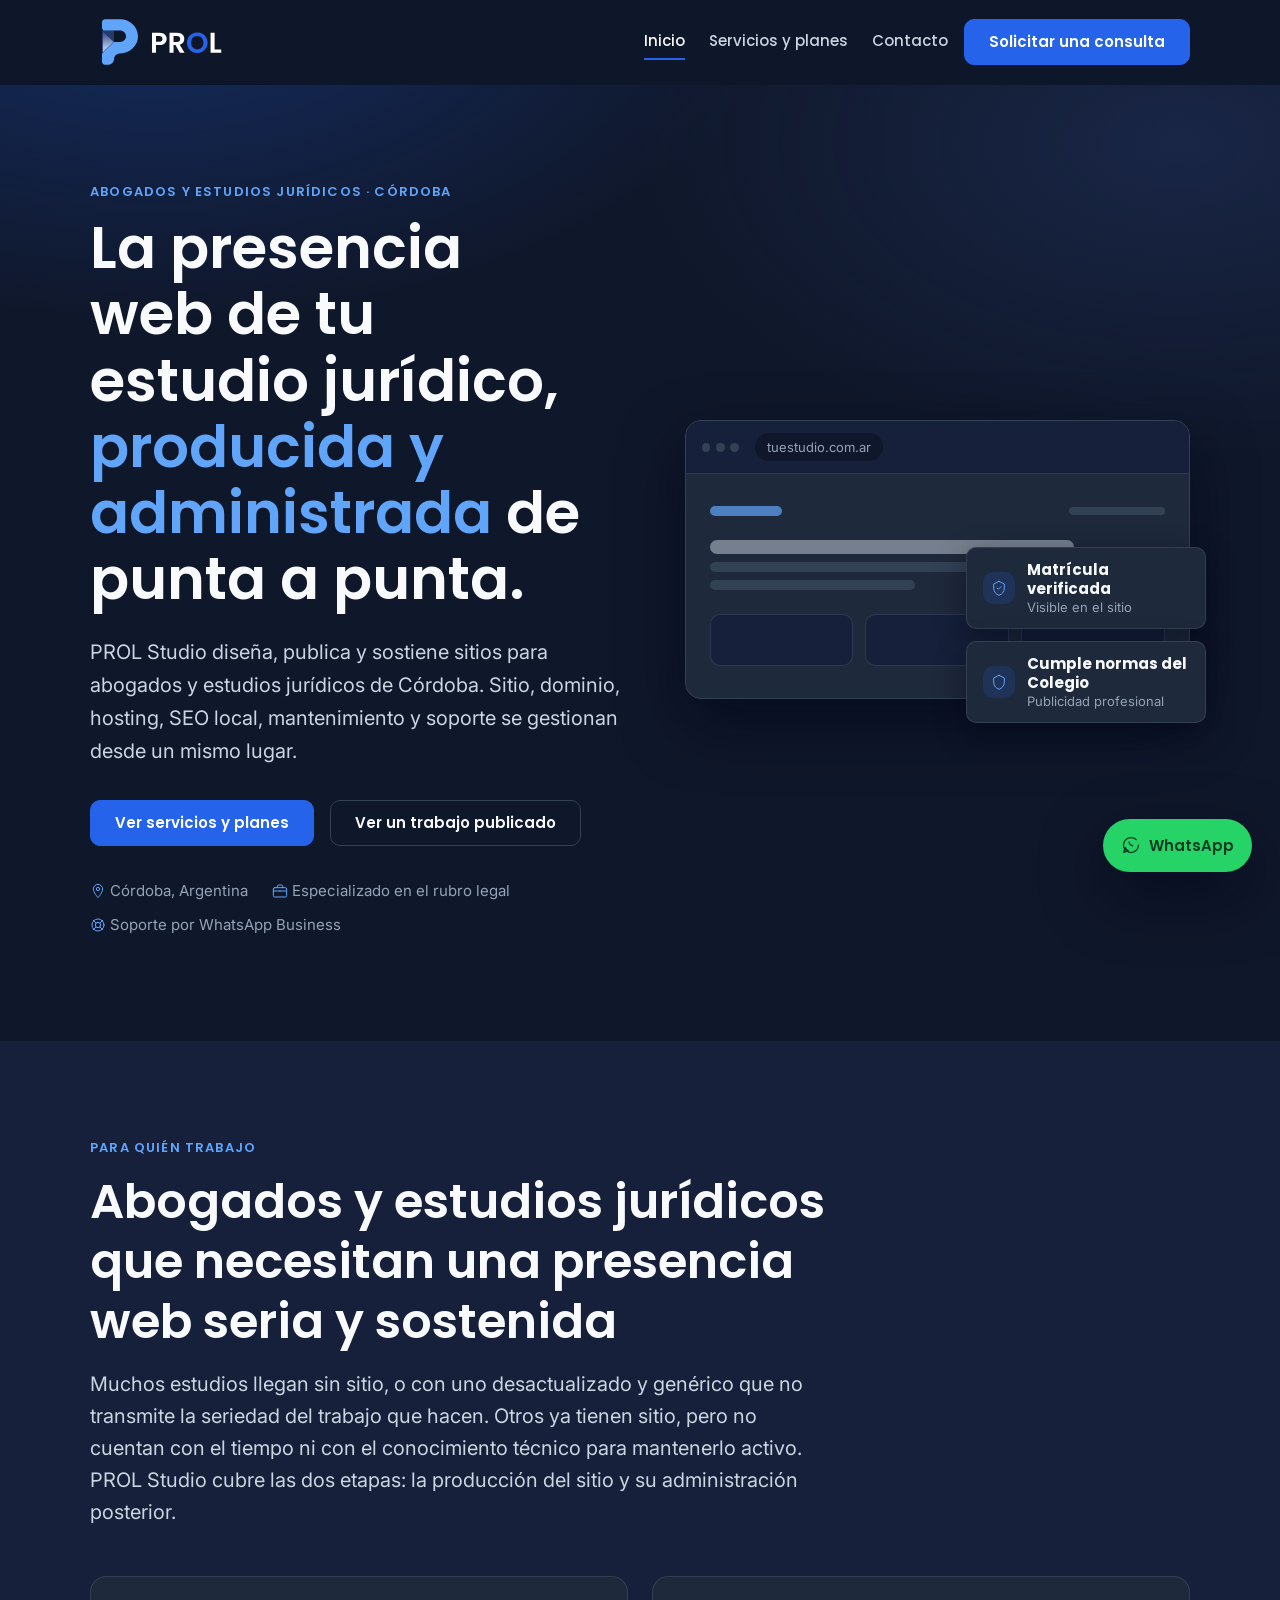
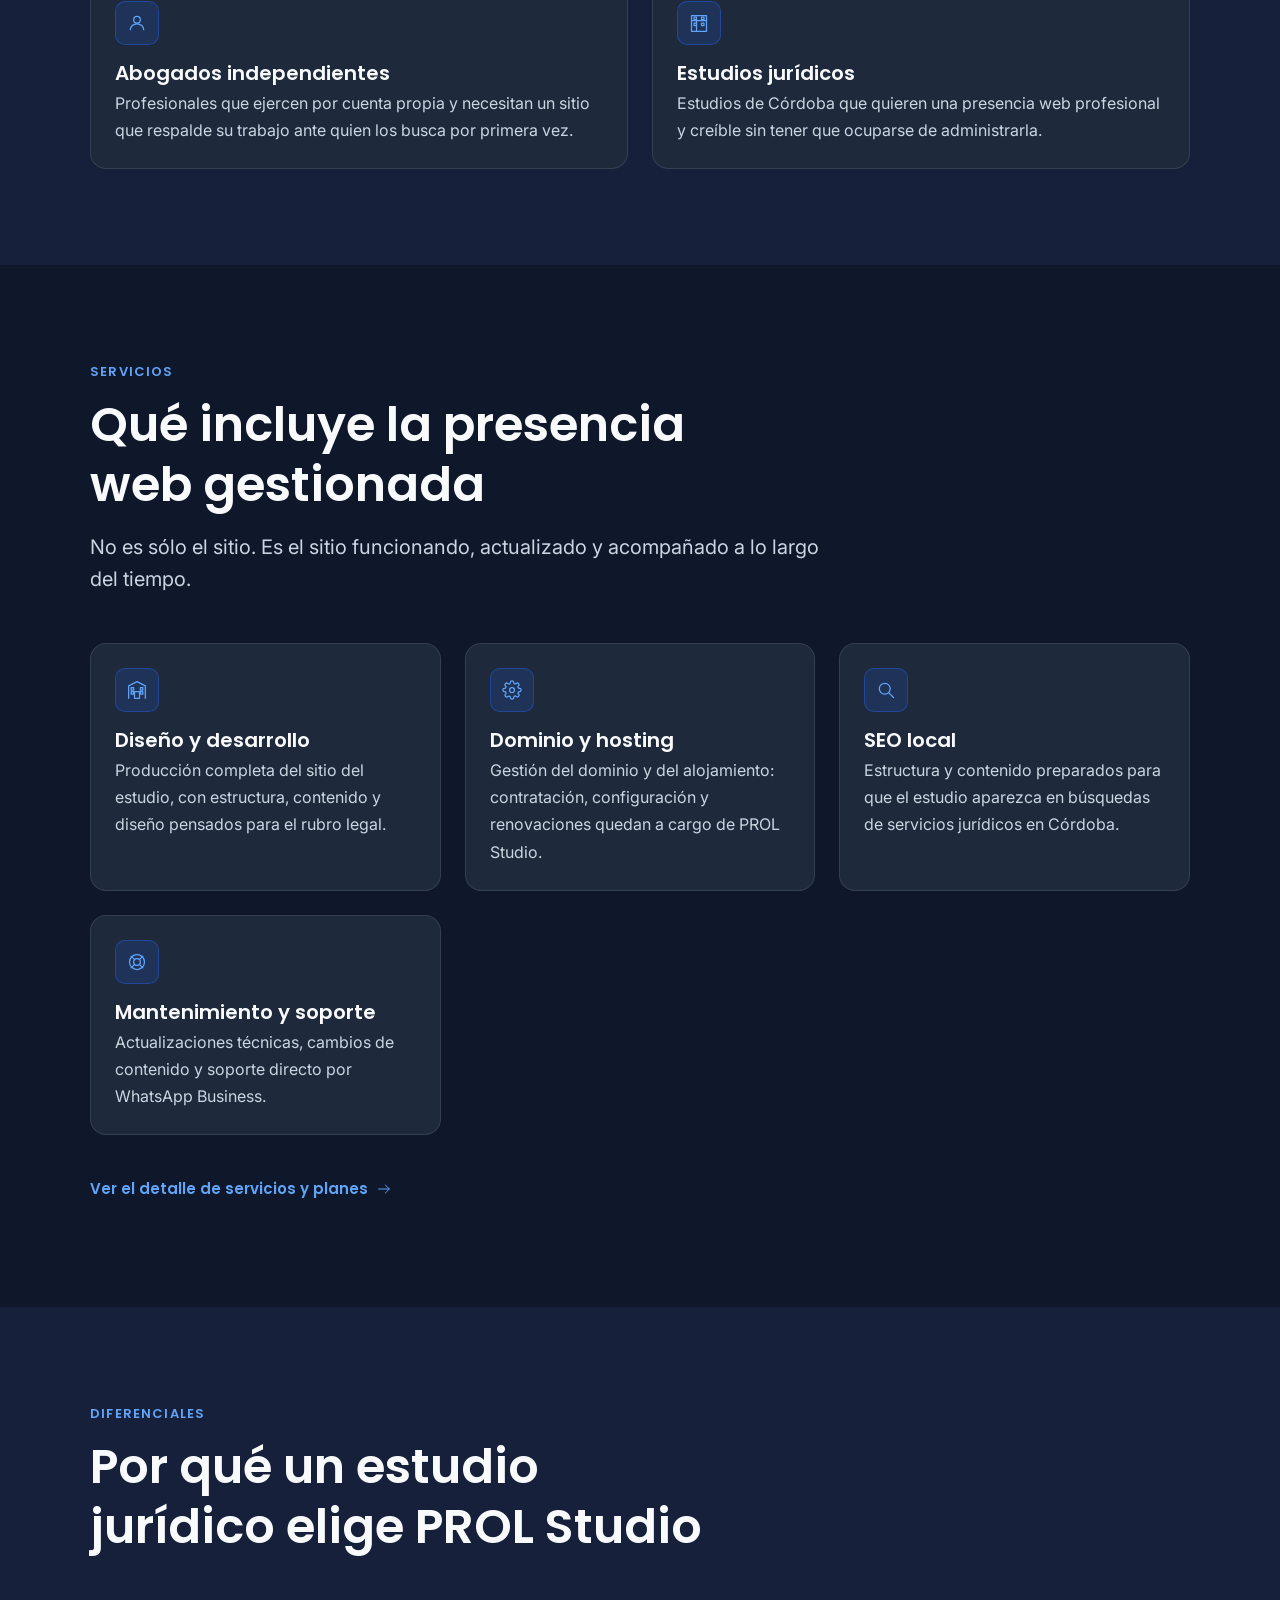
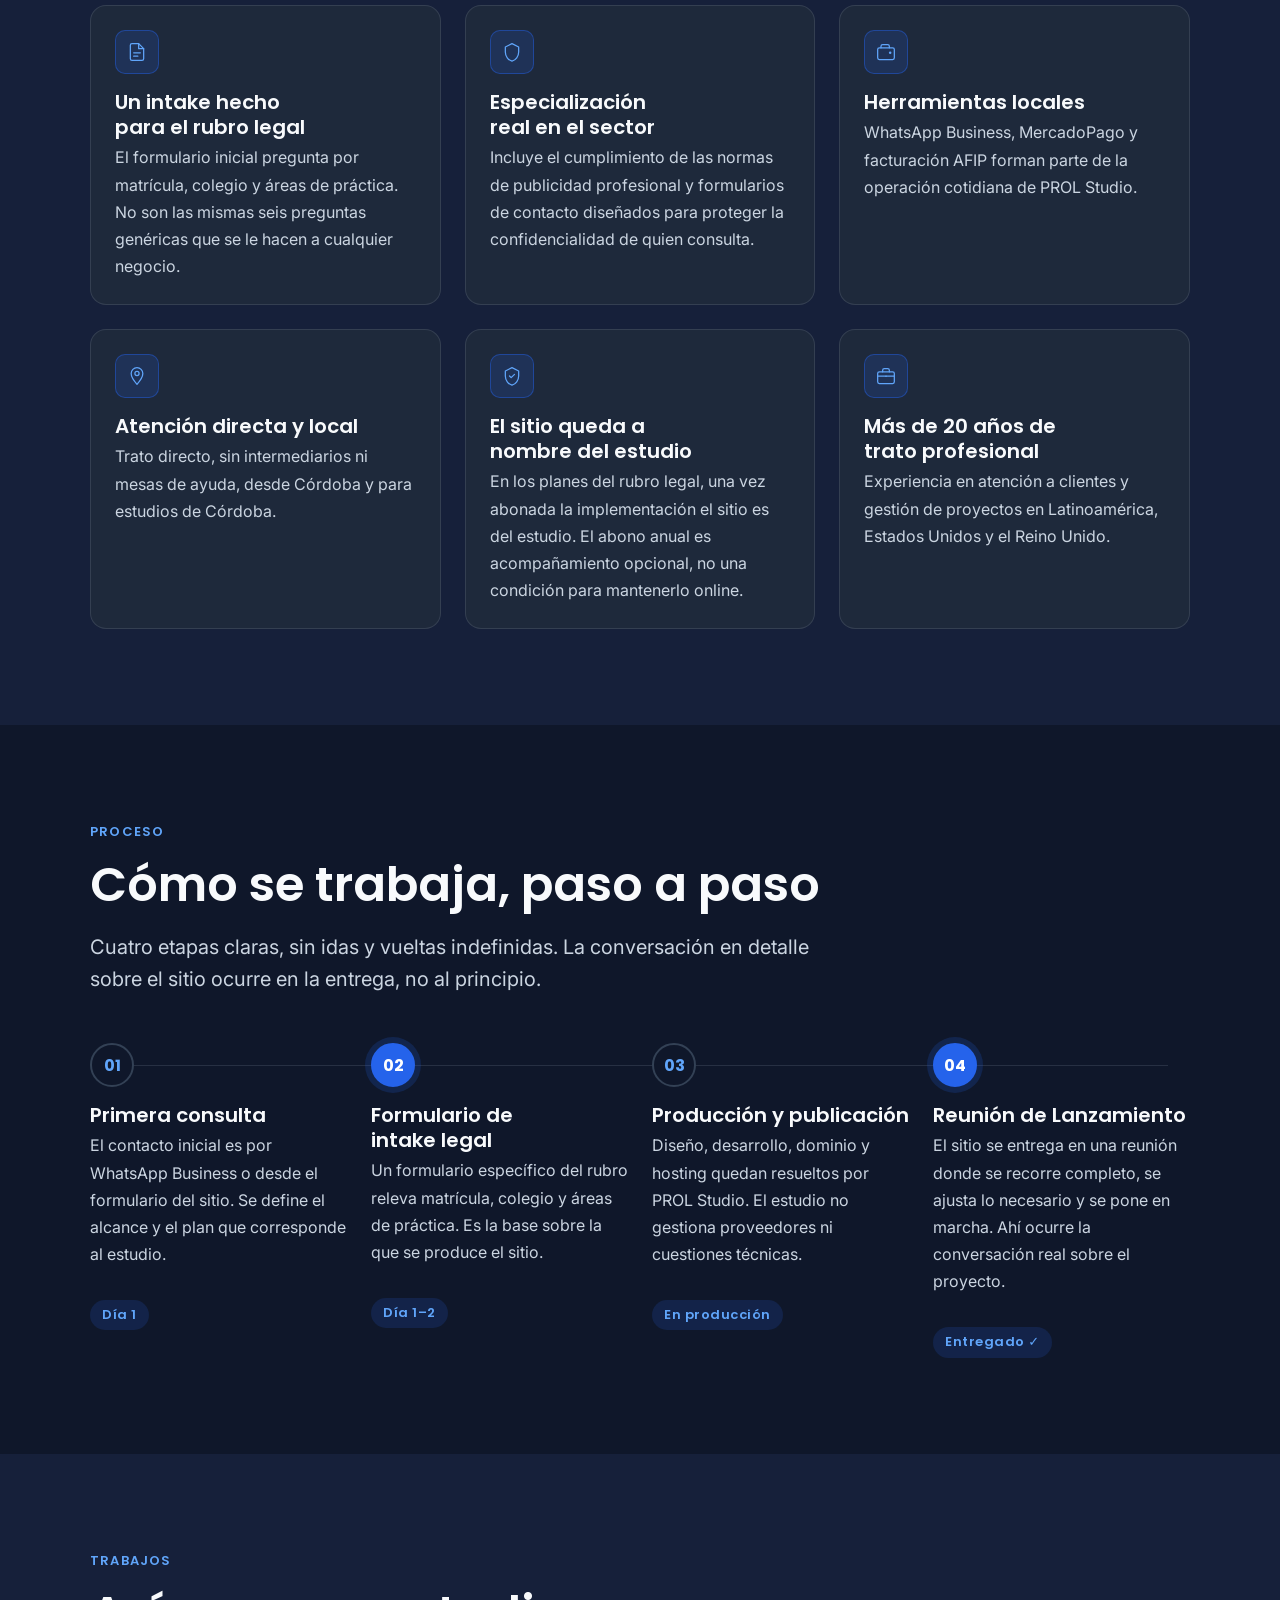
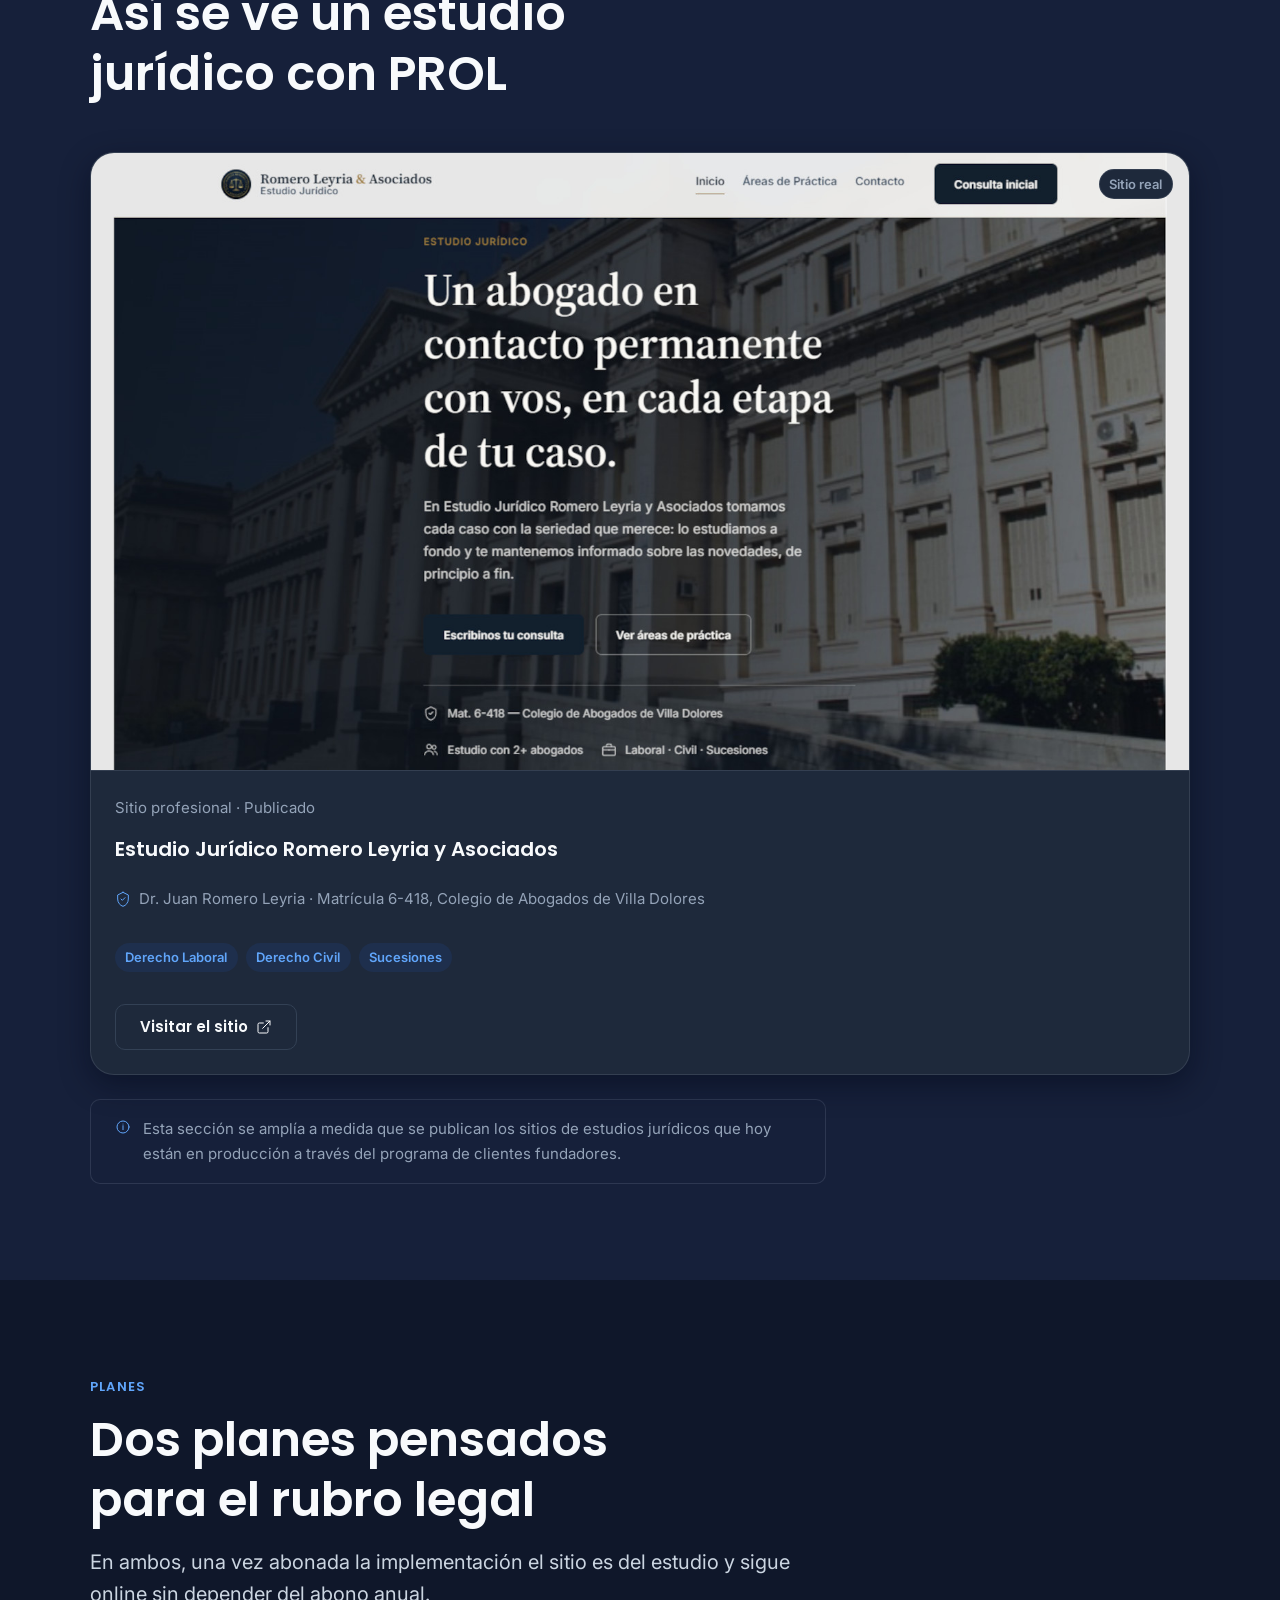
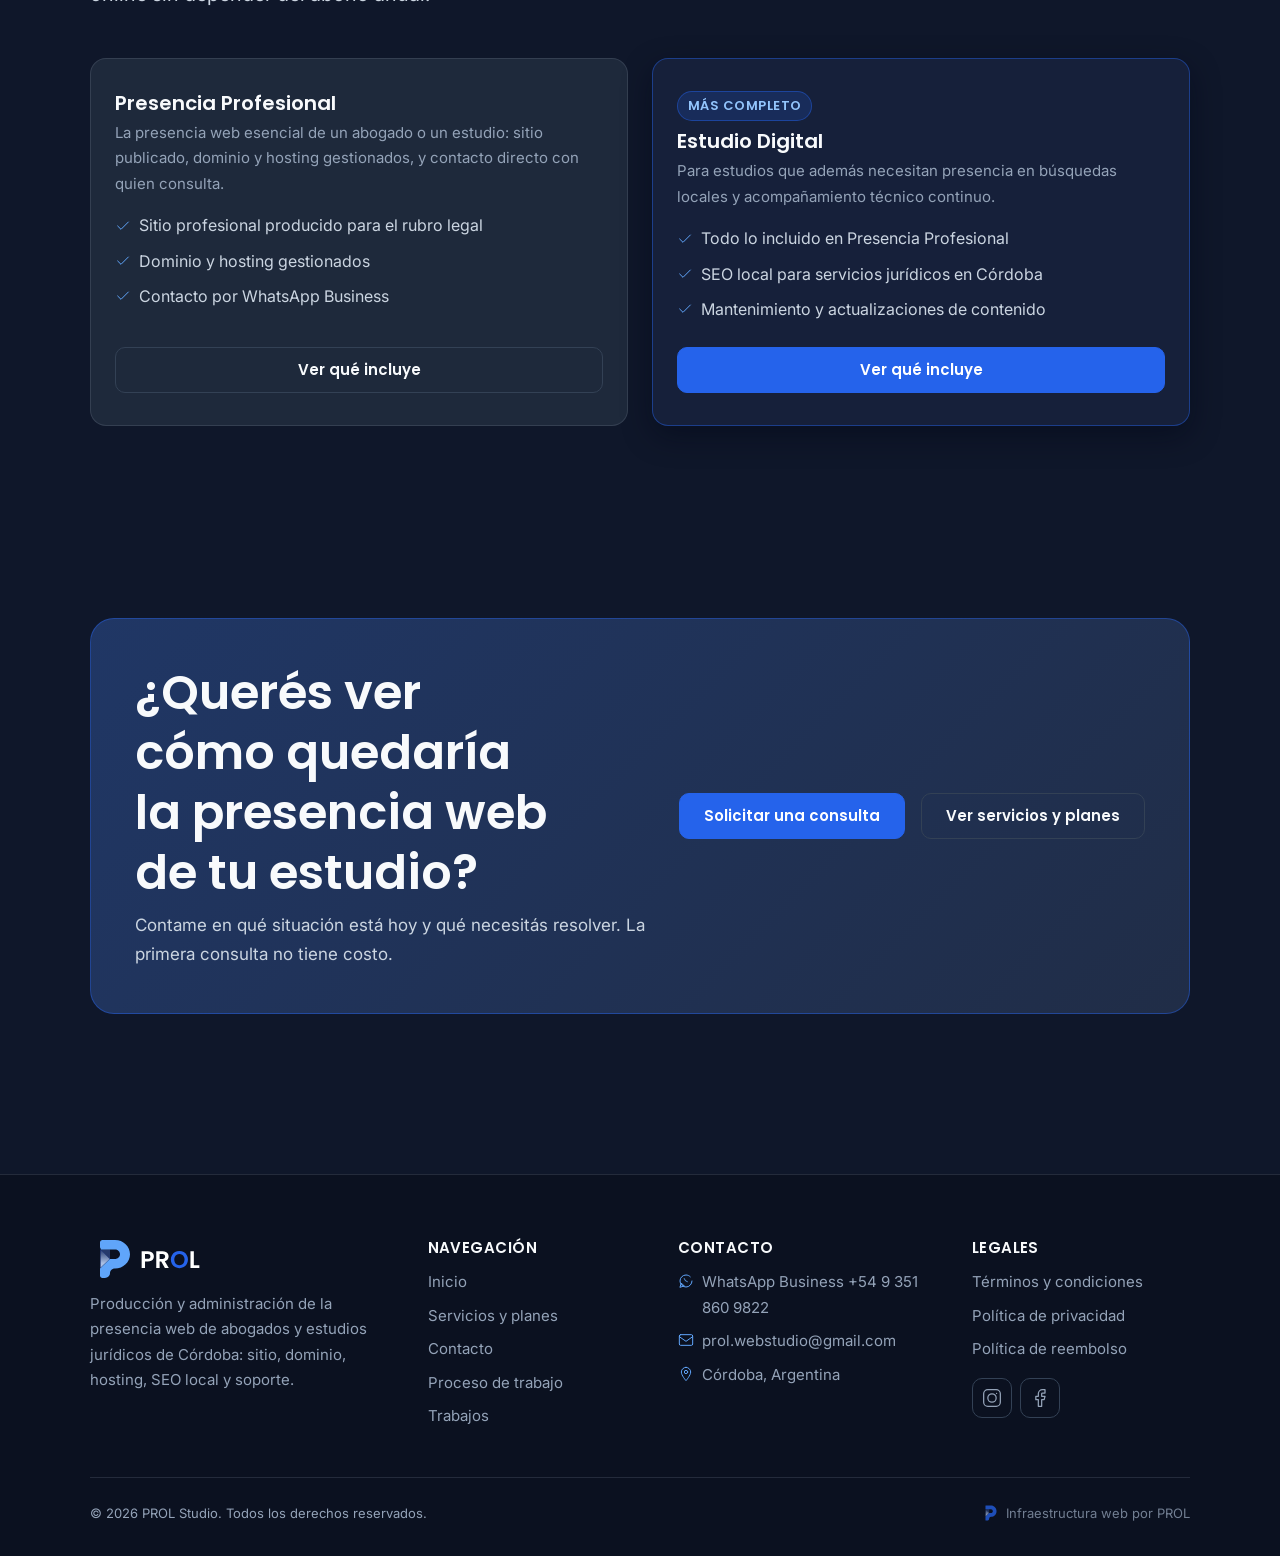
==== commit 22d153d8: "Examples page update" ====
--- a/index.html
+++ b/index.html
@@ -383,27 +383,16 @@
       <div class="container">
         <div class="section-header">
           <span class="eyebrow">Trabajos</span>
-          <h2 id="titulo-trabajos">El primer estudio jurídico ya está online</h2>
+          <h2 id="titulo-trabajos">Así se ve un estudio jurídico con PROL</h2>
         </div>
 
         <div class="portfolio-grid">
           <article class="portfolio-card">
-            <div class="portfolio-card__thumb" aria-hidden="true">
-              <span class="portfolio-card__thumb-badge">Sitio real</span>
-              <div class="portfolio-card__browser-bar">
-                <span class="portfolio-card__browser-dots"><span></span><span></span><span></span></span>
-                <span class="portfolio-card__browser-url">romero-leyria.vercel.app</span>
-              </div>
-              <div class="portfolio-card__browser-content">
-                <span class="portfolio-card__mark">RL</span>
-                <span class="hero__mock-line hero__mock-line--title"></span>
-                <span class="hero__mock-line hero__mock-line--short"></span>
-                <div class="hero__mock-cards">
-                  <span class="hero__mock-card"></span>
-                  <span class="hero__mock-card"></span>
-                  <span class="hero__mock-card"></span>
-                </div>
-              </div>
+            <div class="portfolio-card__thumb">
+              <a class="portfolio-card__thumb-link" href="https://romero-leyria.vercel.app/" target="_blank" rel="noopener noreferrer" aria-label="Ver el sitio real de Estudio Jurídico Romero Leyria y Asociados (se abre en una pestaña nueva)">
+                <img src="assets/images/portfolio-romero-leyria.jpg" alt="Página de inicio del sitio de Estudio Jurídico Romero Leyria y Asociados" width="1600" height="900" loading="lazy">
+                <span class="portfolio-card__thumb-badge">Sitio real</span>
+              </a>
             </div>
 
             <div class="portfolio-card__body">
--- a/assets/css/styles.css
+++ b/assets/css/styles.css
@@ -878,11 +878,27 @@
 
 .portfolio-card__thumb {
   position: relative;
-  padding: var(--space-md);
-  display: grid;
-  gap: var(--space-2xs);
-  background-color: var(--color-surface-raised);
+  overflow: hidden;
   border-bottom: 1px solid var(--color-border-subtle);
+}
+
+.portfolio-card__thumb-link {
+  display: block;
+  position: relative;
+}
+
+.portfolio-card__thumb-link img {
+  display: block;
+  width: 100%;
+  height: auto;
+  aspect-ratio: 16 / 9;
+  object-fit: cover;
+  transition: transform 0.2s ease;
+}
+
+.portfolio-card__thumb-link:hover img,
+.portfolio-card__thumb-link:focus-visible img {
+  transform: scale(1.03);
 }
 
 .portfolio-card__thumb-badge {
@@ -896,57 +912,7 @@
   color: var(--color-text-muted);
   font-size: var(--font-size-xs);
   font-weight: var(--font-weight-semibold);
-}
-
-.portfolio-card__browser-bar {
-  display: flex;
-  align-items: center;
-  gap: var(--space-sm);
-  margin-bottom: var(--space-xs);
-}
-
-.portfolio-card__browser-dots {
-  display: inline-flex;
-  gap: 0.3rem;
-}
-
-.portfolio-card__browser-dots span {
-  width: 0.45rem;
-  height: 0.45rem;
-  border-radius: 50%;
-  background-color: var(--color-border-strong);
-}
-
-.portfolio-card__browser-url {
-  padding: 0.15rem 0.6rem;
-  background-color: var(--color-surface-base);
-  border-radius: var(--radius-pill);
-  color: var(--color-text-muted);
-  font-size: var(--font-size-xs);
-}
-
-.portfolio-card__browser-content {
-  display: grid;
-  gap: var(--space-2xs);
-  padding: var(--space-sm);
-  background-color: var(--color-surface-base);
-  border: 1px solid var(--color-border-subtle);
-  border-radius: var(--radius-md);
-}
-
-.portfolio-card__mark {
-  display: inline-flex;
-  align-items: center;
-  justify-content: center;
-  width: 1.75rem;
-  height: 1.75rem;
-  margin-bottom: var(--space-2xs);
-  background-color: var(--color-brand-secondary);
-  border-radius: var(--radius-sm);
-  color: var(--color-text-on-brand);
-  font-family: var(--font-heading);
-  font-size: var(--font-size-xs);
-  font-weight: var(--font-weight-bold);
+  pointer-events: none;
 }
 
 .portfolio-card__body {
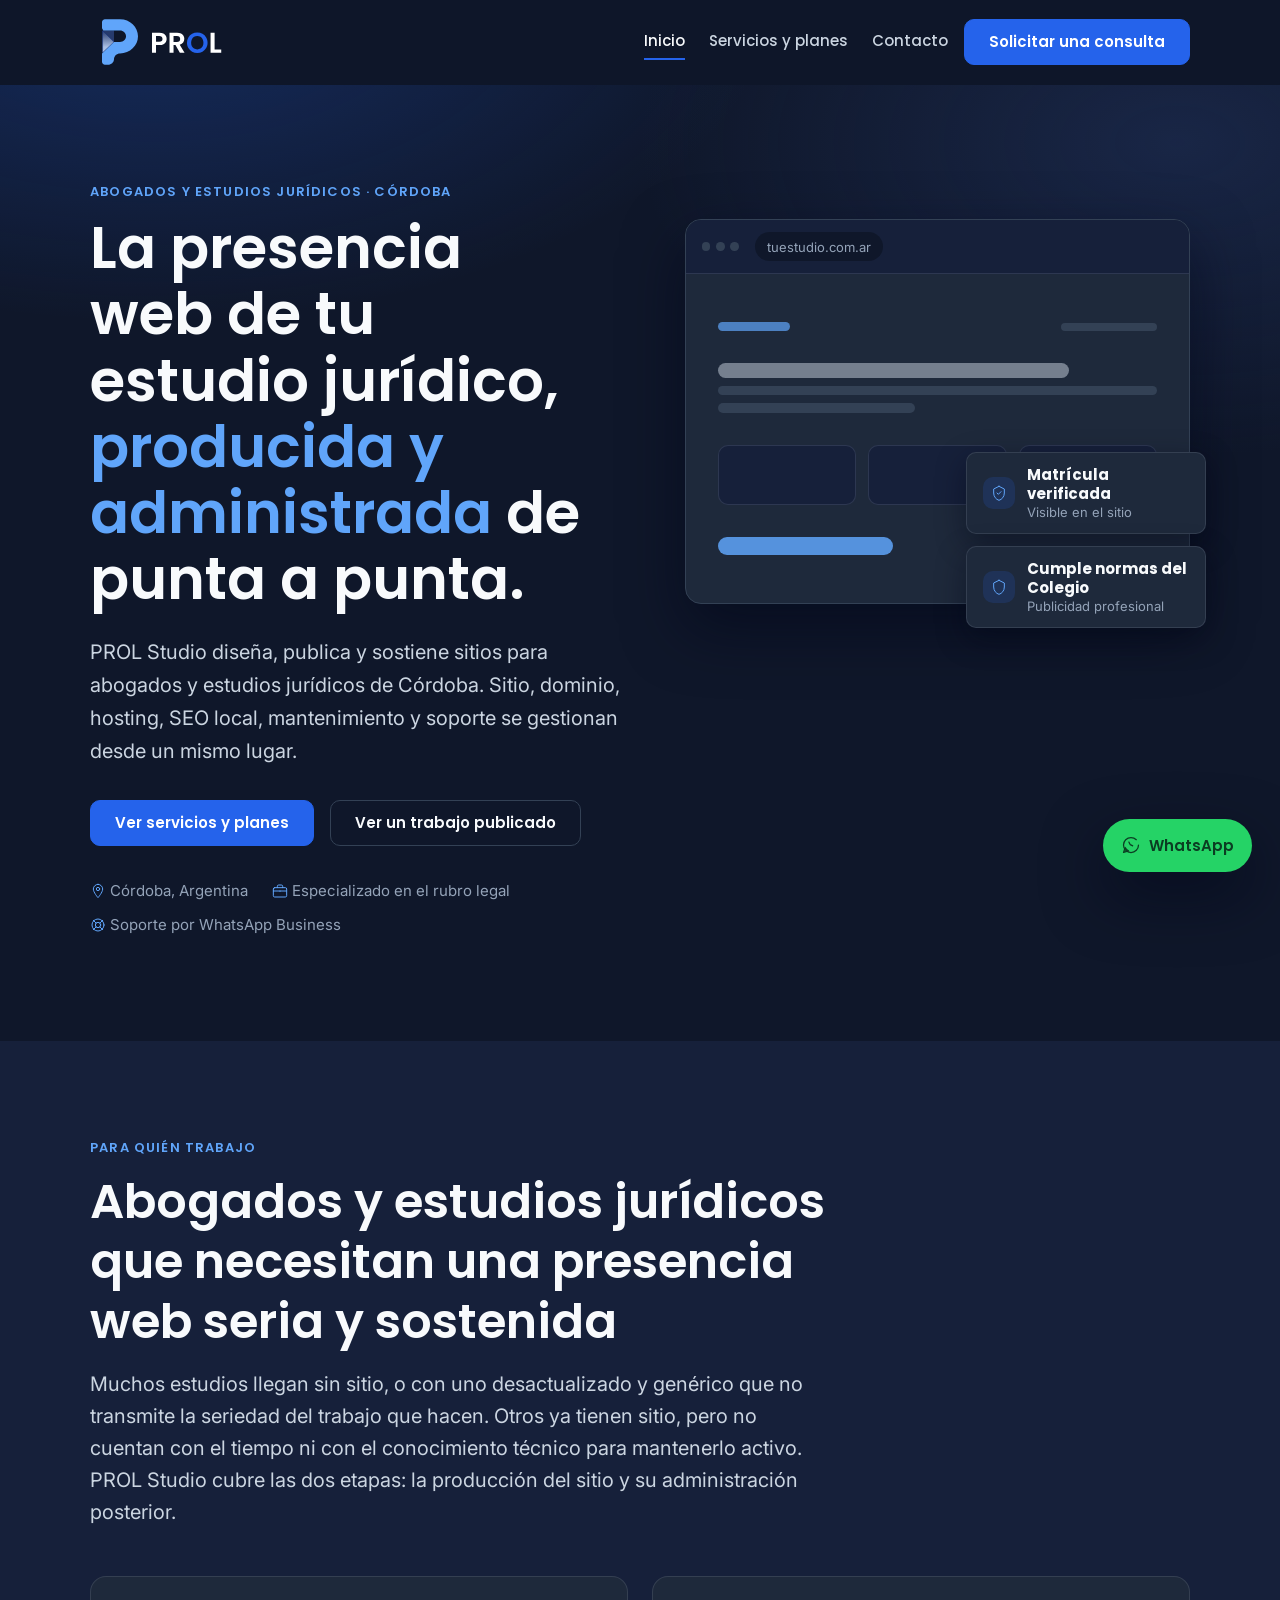
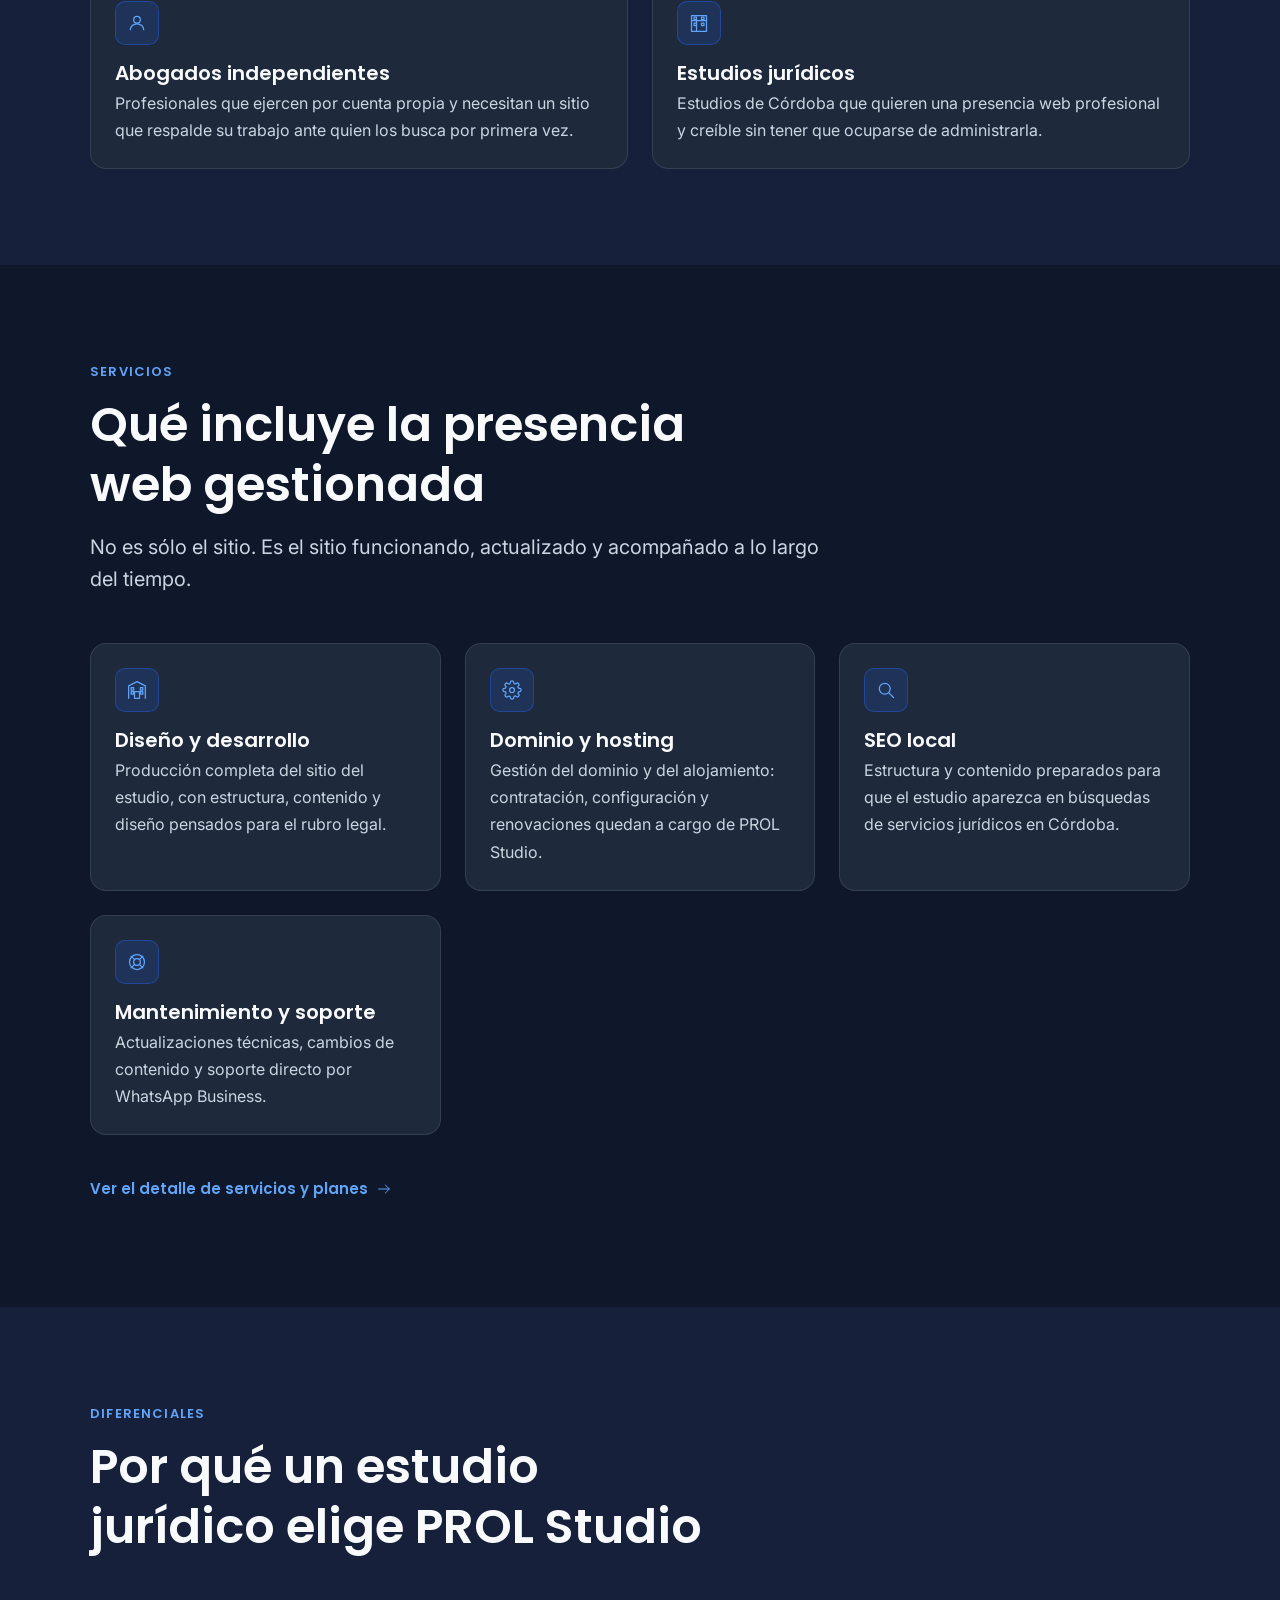
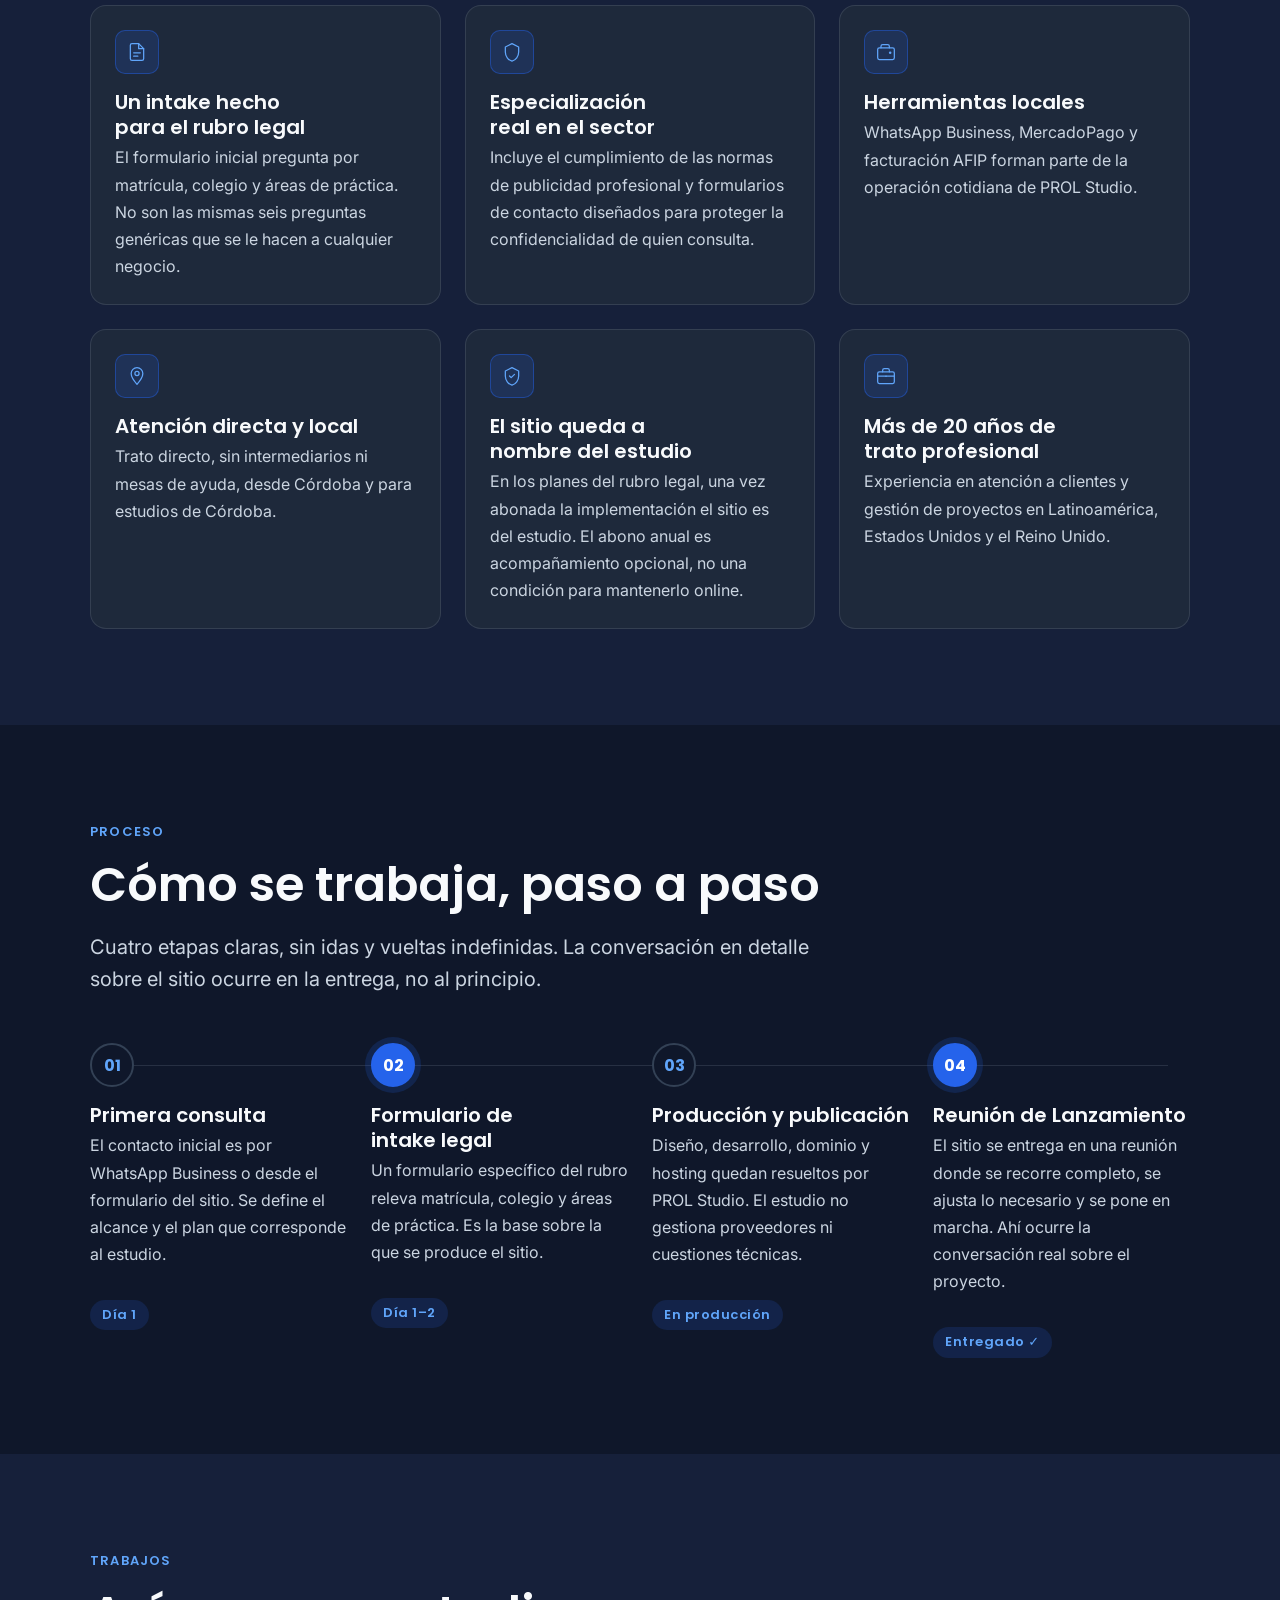
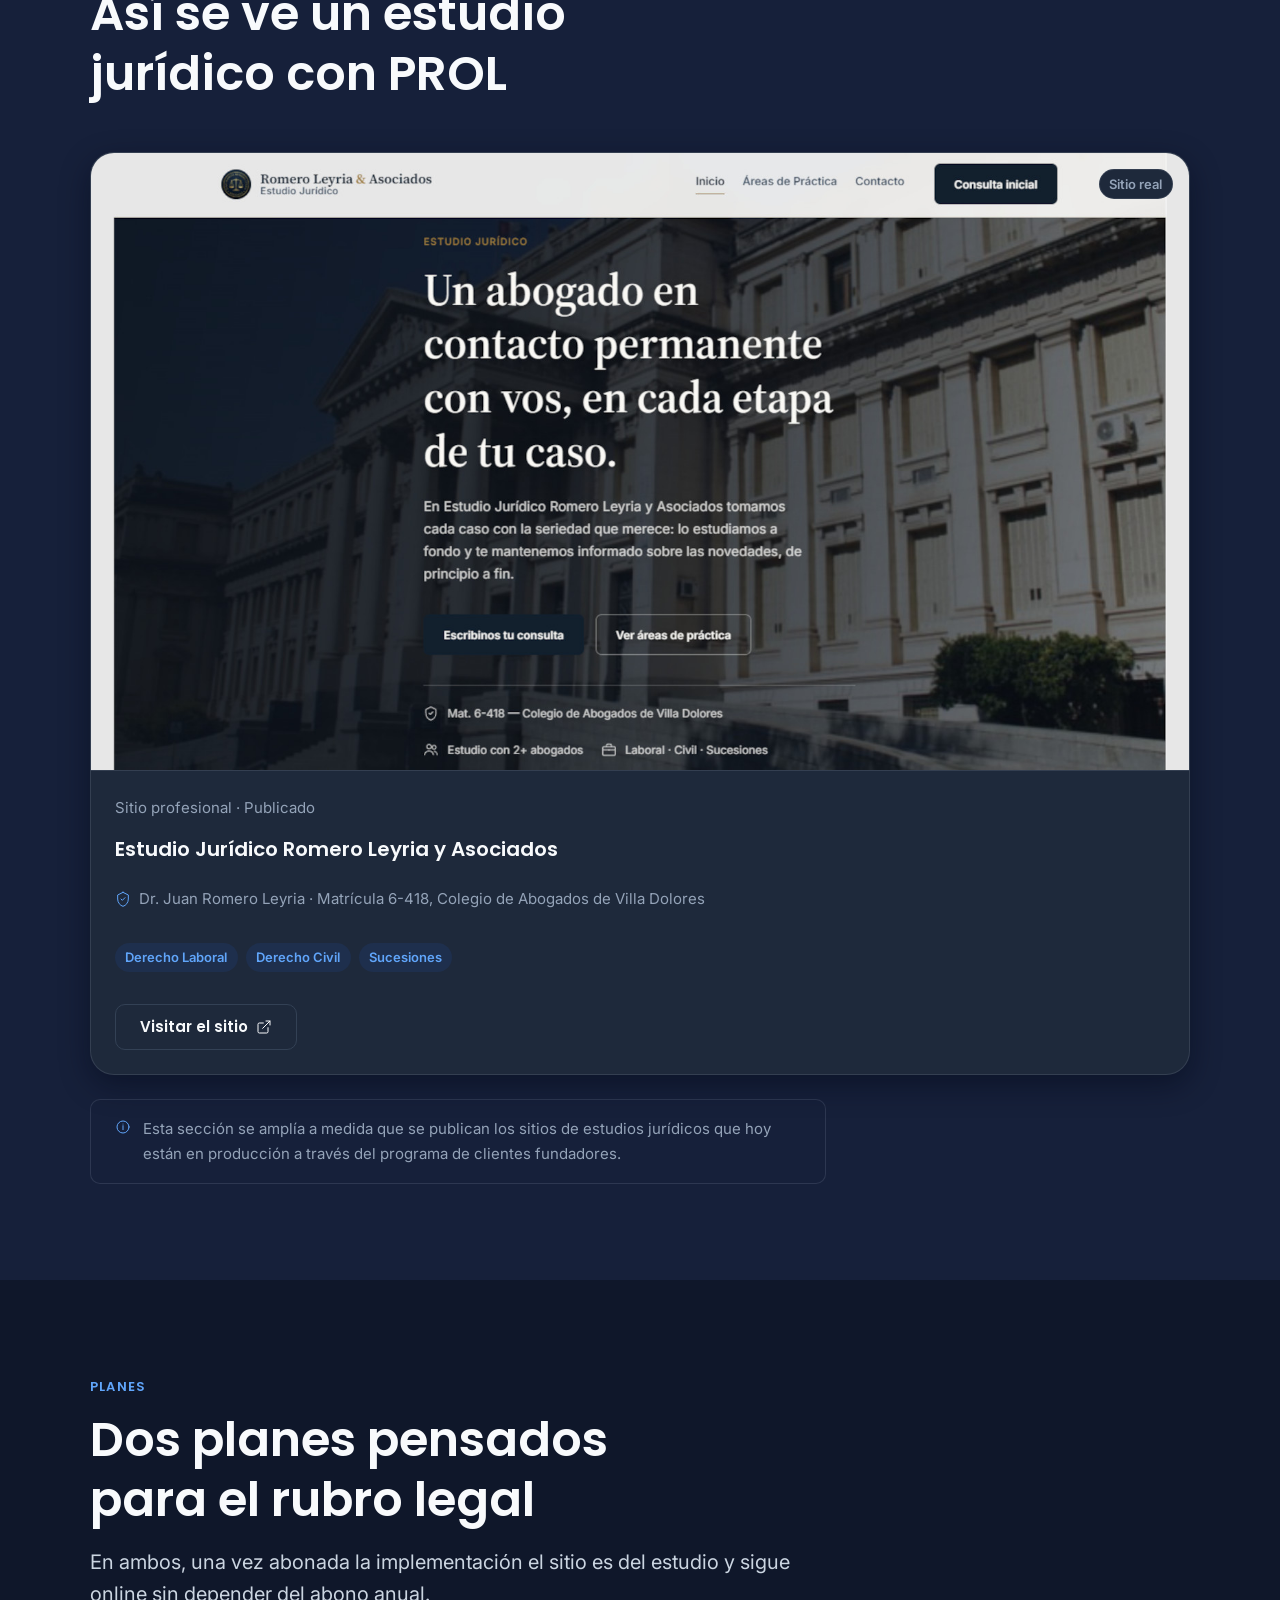
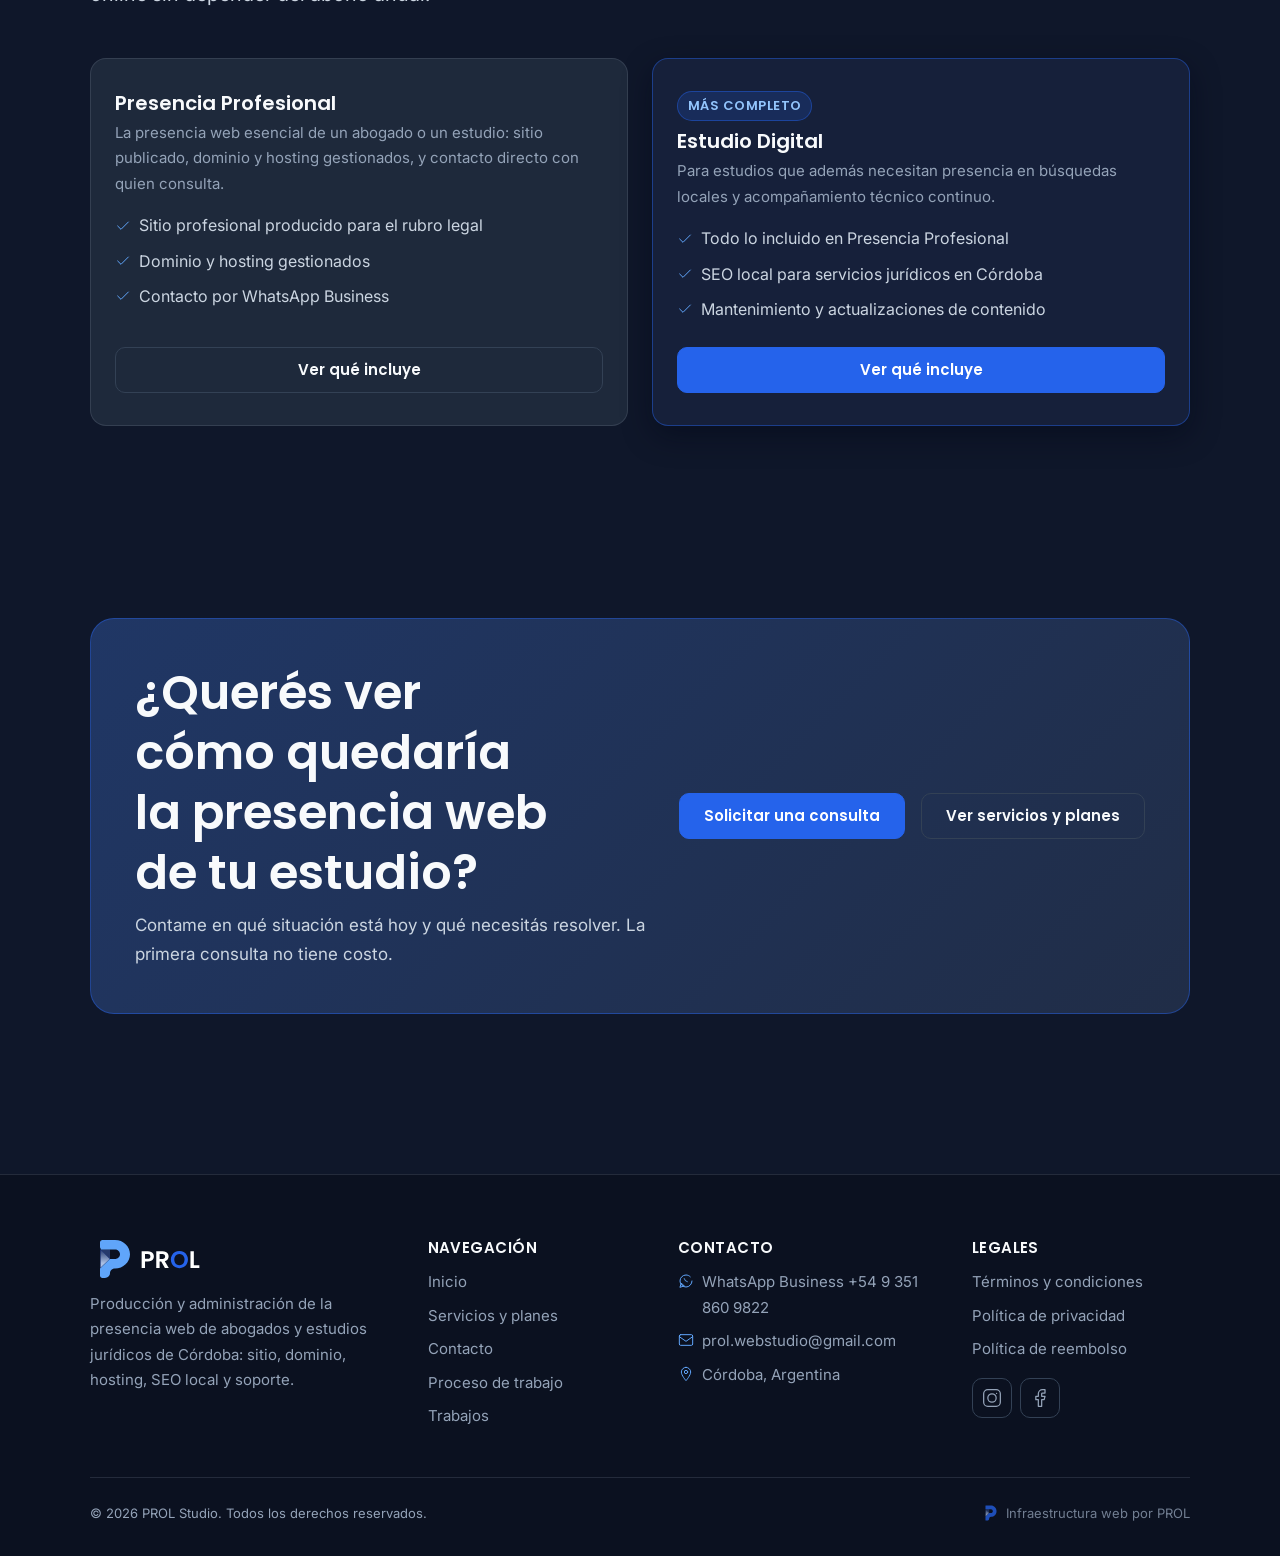
==== commit 0086f781: "header updates" ====
--- a/index.html
+++ b/index.html
@@ -147,6 +147,7 @@
                 <span class="hero__mock-card"></span>
                 <span class="hero__mock-card"></span>
               </div>
+              <div class="hero__mock-cta"></div>
             </div>
           </div>
 
--- a/assets/css/styles.css
+++ b/assets/css/styles.css
@@ -528,7 +528,7 @@
 .hero__inner {
   display: grid;
   gap: clamp(2.5rem, 1rem + 5vw, 4rem);
-  align-items: center;
+  align-items: start;
 }
 
 .hero__content { max-width: 38rem; }
@@ -572,9 +572,20 @@
 .hero__figure {
   position: relative;
   margin: 0;
+  margin-top: clamp(1.75rem, 1.2rem + 1.5vw, 2.5rem);
+}
+
+.hero__figure::before {
+  content: "";
+  position: absolute;
+  inset: -3rem -2.5rem;
+  z-index: -1;
+  background: radial-gradient(closest-side, rgba(37, 99, 235, 0.32), transparent 70%);
+  filter: blur(2.5rem);
 }
 
 .hero__browser {
+  position: relative;
   border: 1px solid var(--color-border-strong);
   border-radius: var(--radius-lg);
   box-shadow: var(--shadow-lg);
@@ -613,9 +624,9 @@
 }
 
 .hero__browser-content {
-  padding: var(--space-lg) var(--space-md);
-  display: grid;
-  gap: var(--space-md);
+  padding: var(--space-xl) var(--space-lg);
+  display: grid;
+  gap: var(--space-lg);
 }
 
 .hero__mock-header {
@@ -665,10 +676,18 @@
 
 .hero__mock-card {
   display: block;
-  height: 3.25rem;
+  height: 3.75rem;
   border-radius: var(--radius-md);
   background-color: var(--color-surface-raised);
   border: 1px solid var(--color-border-subtle);
+}
+
+.hero__mock-cta {
+  width: 40%;
+  height: 1.1rem;
+  border-radius: var(--radius-pill);
+  background-color: var(--color-brand-secondary);
+  opacity: 0.85;
 }
 
 .hero__floating-cards {
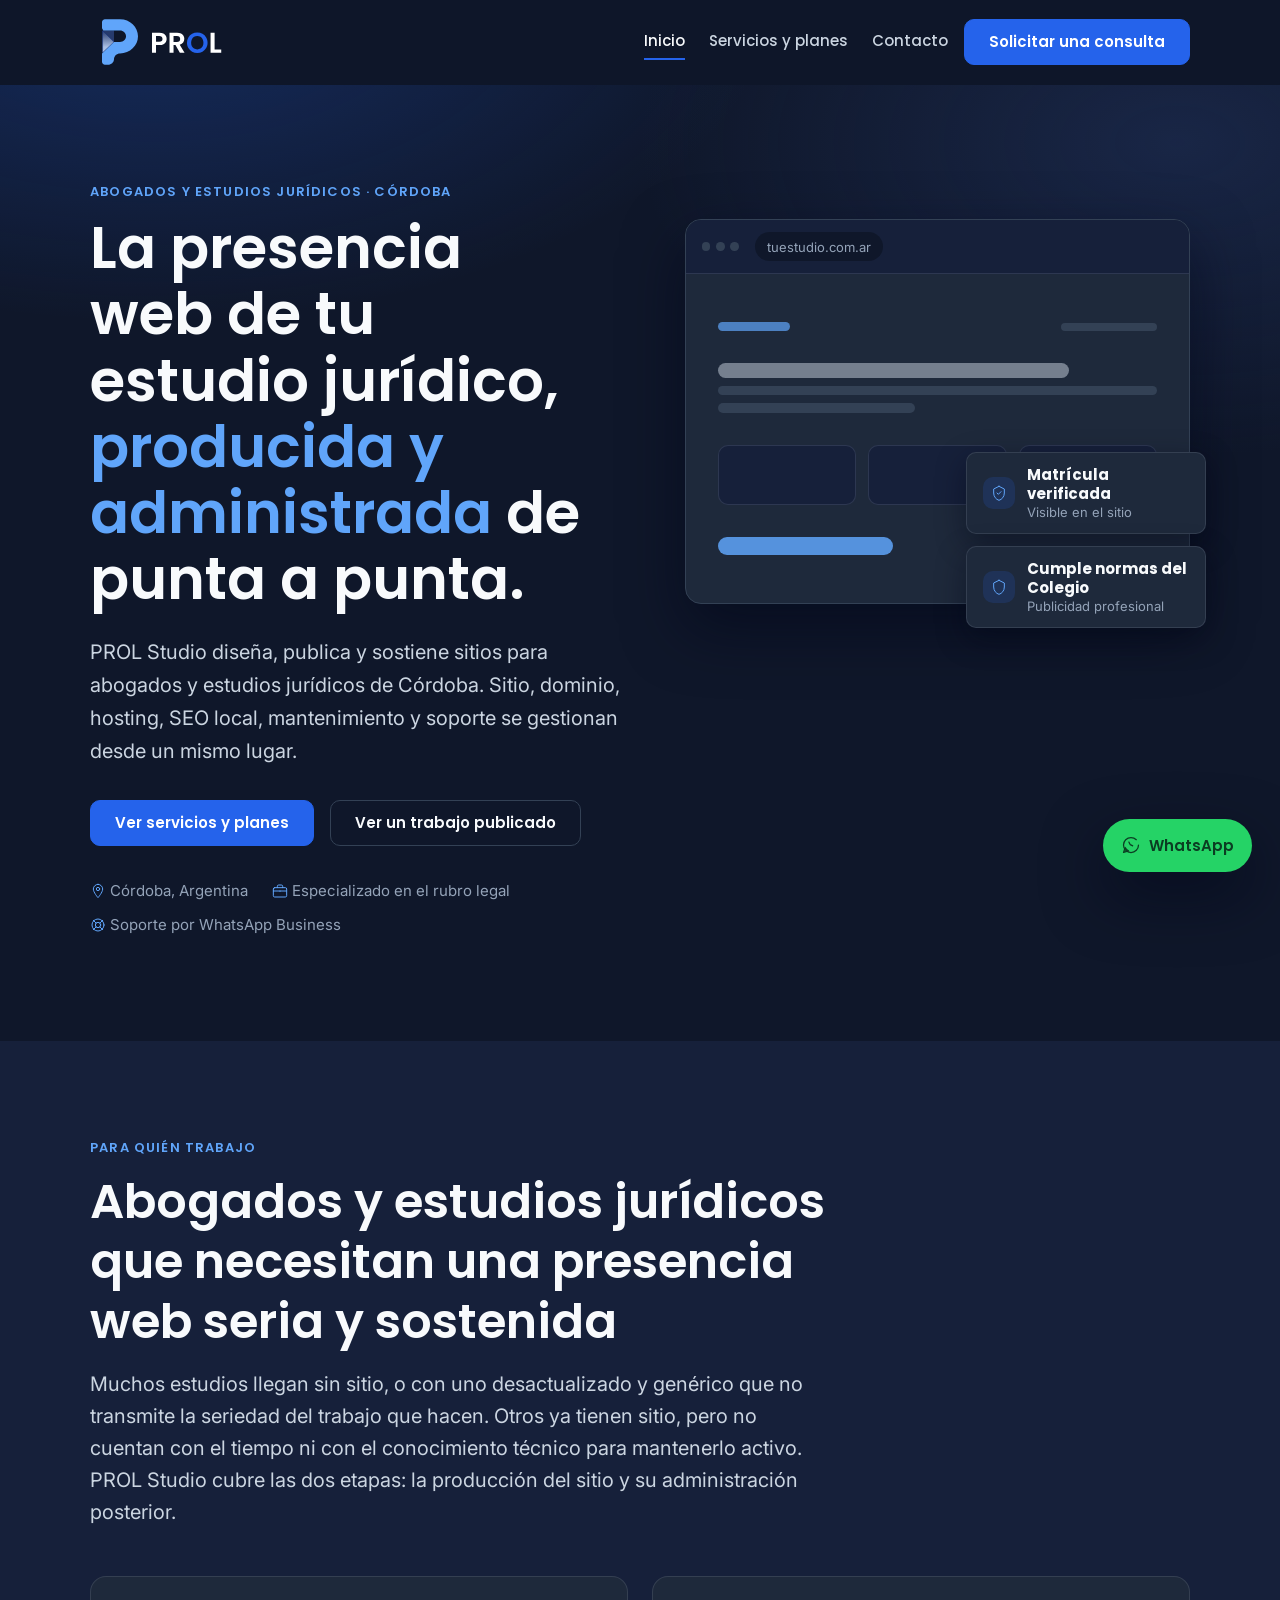
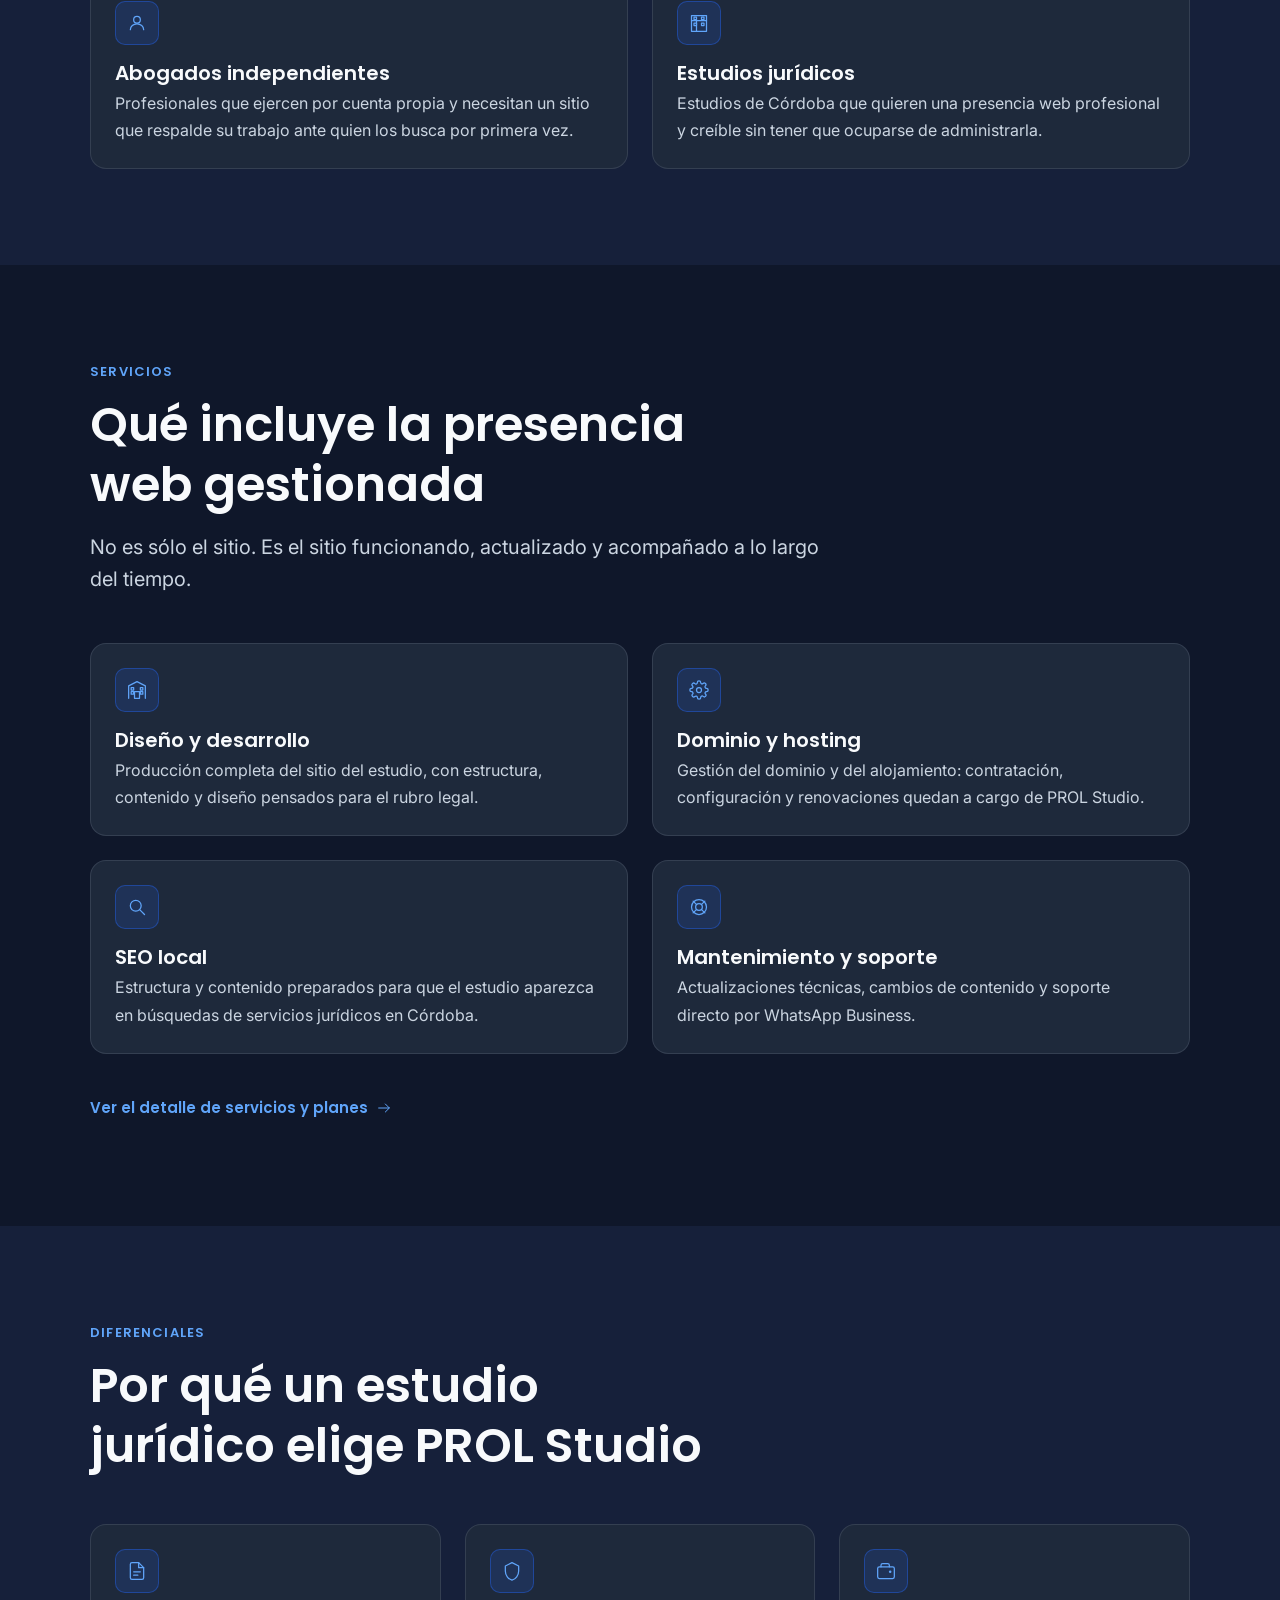
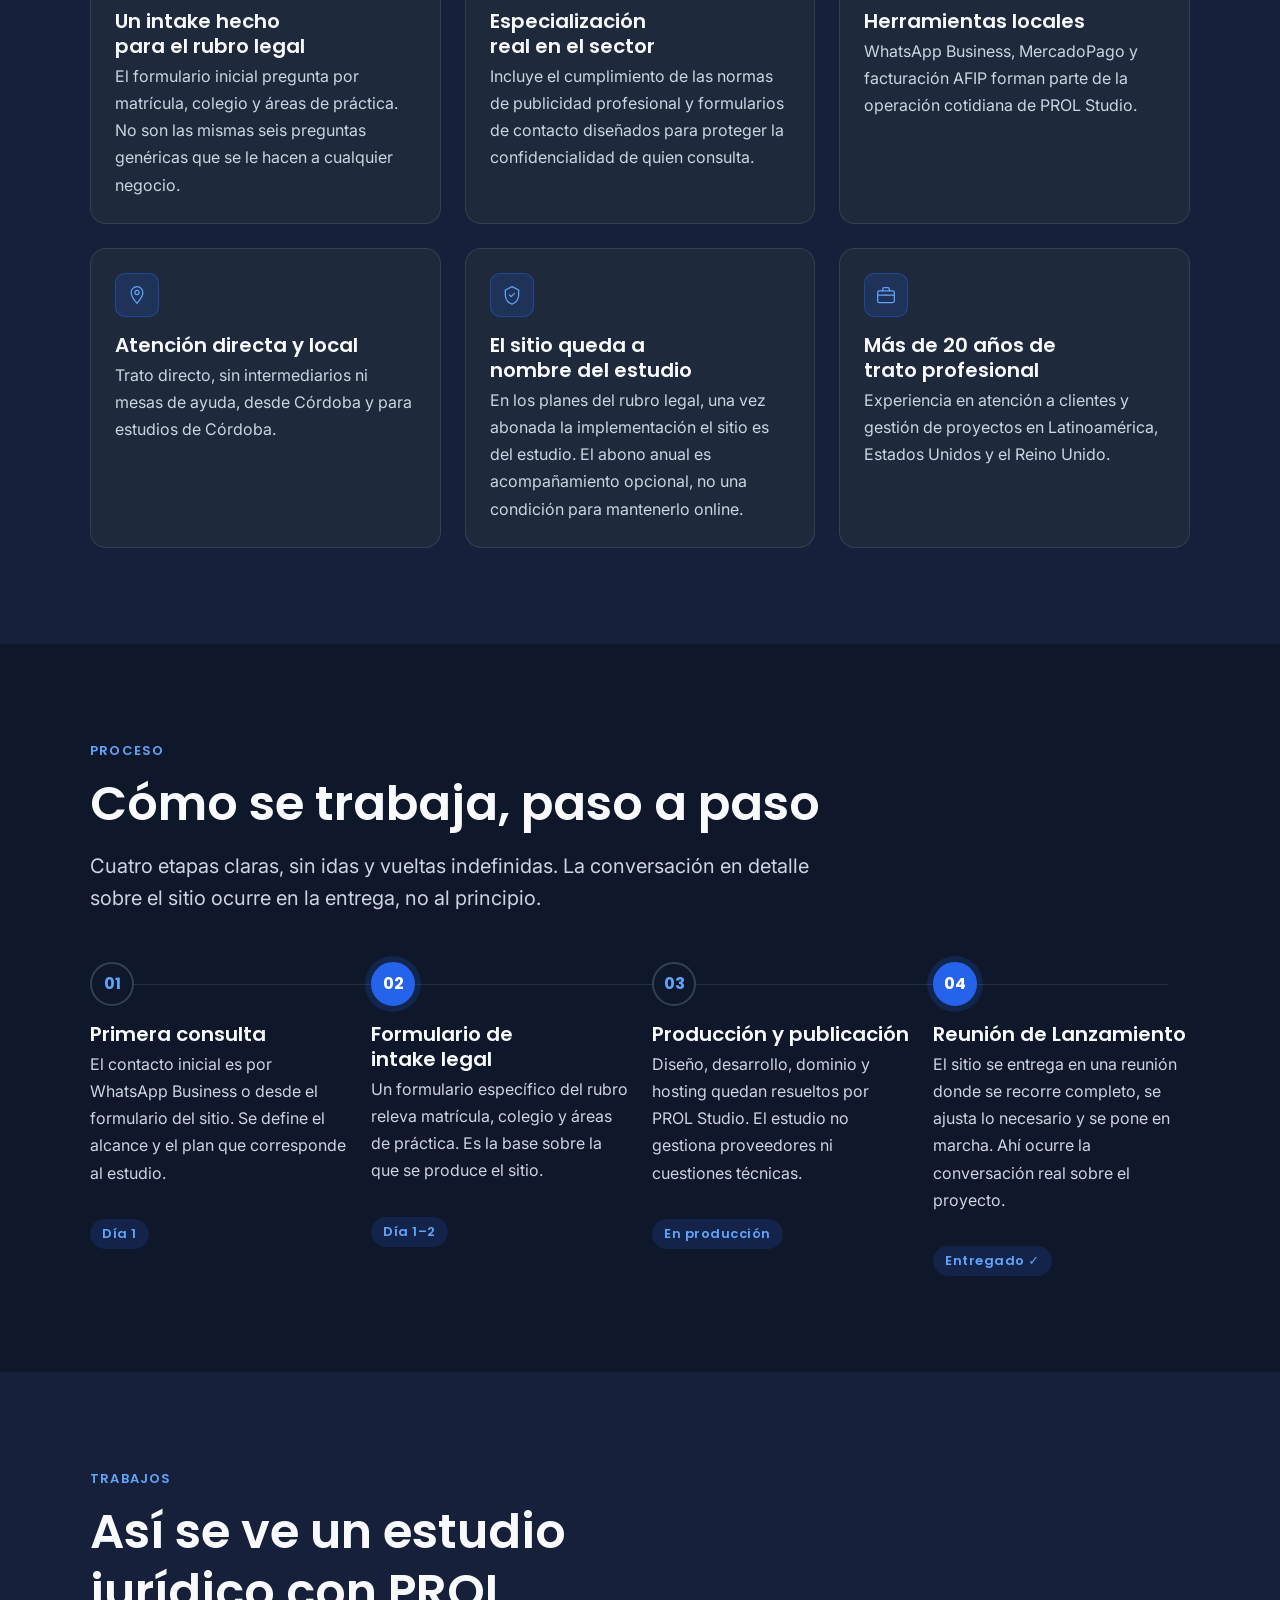
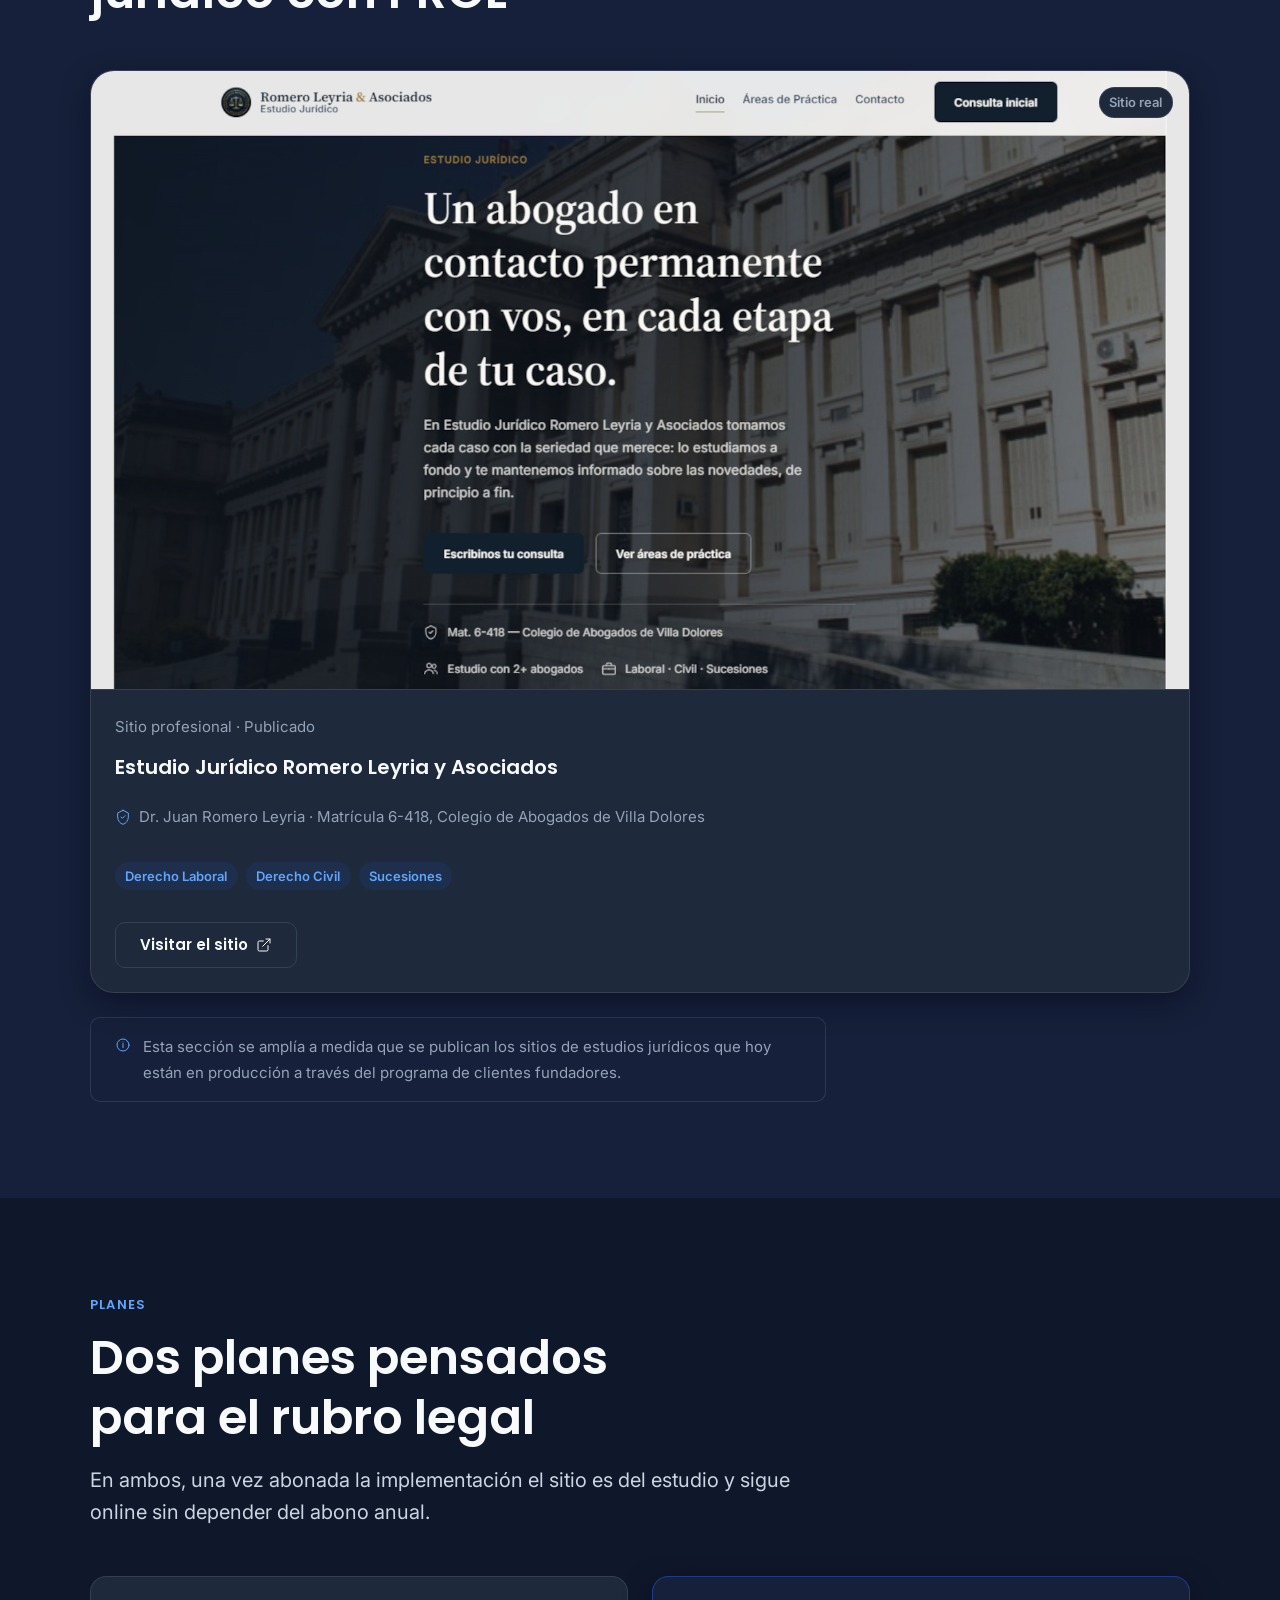
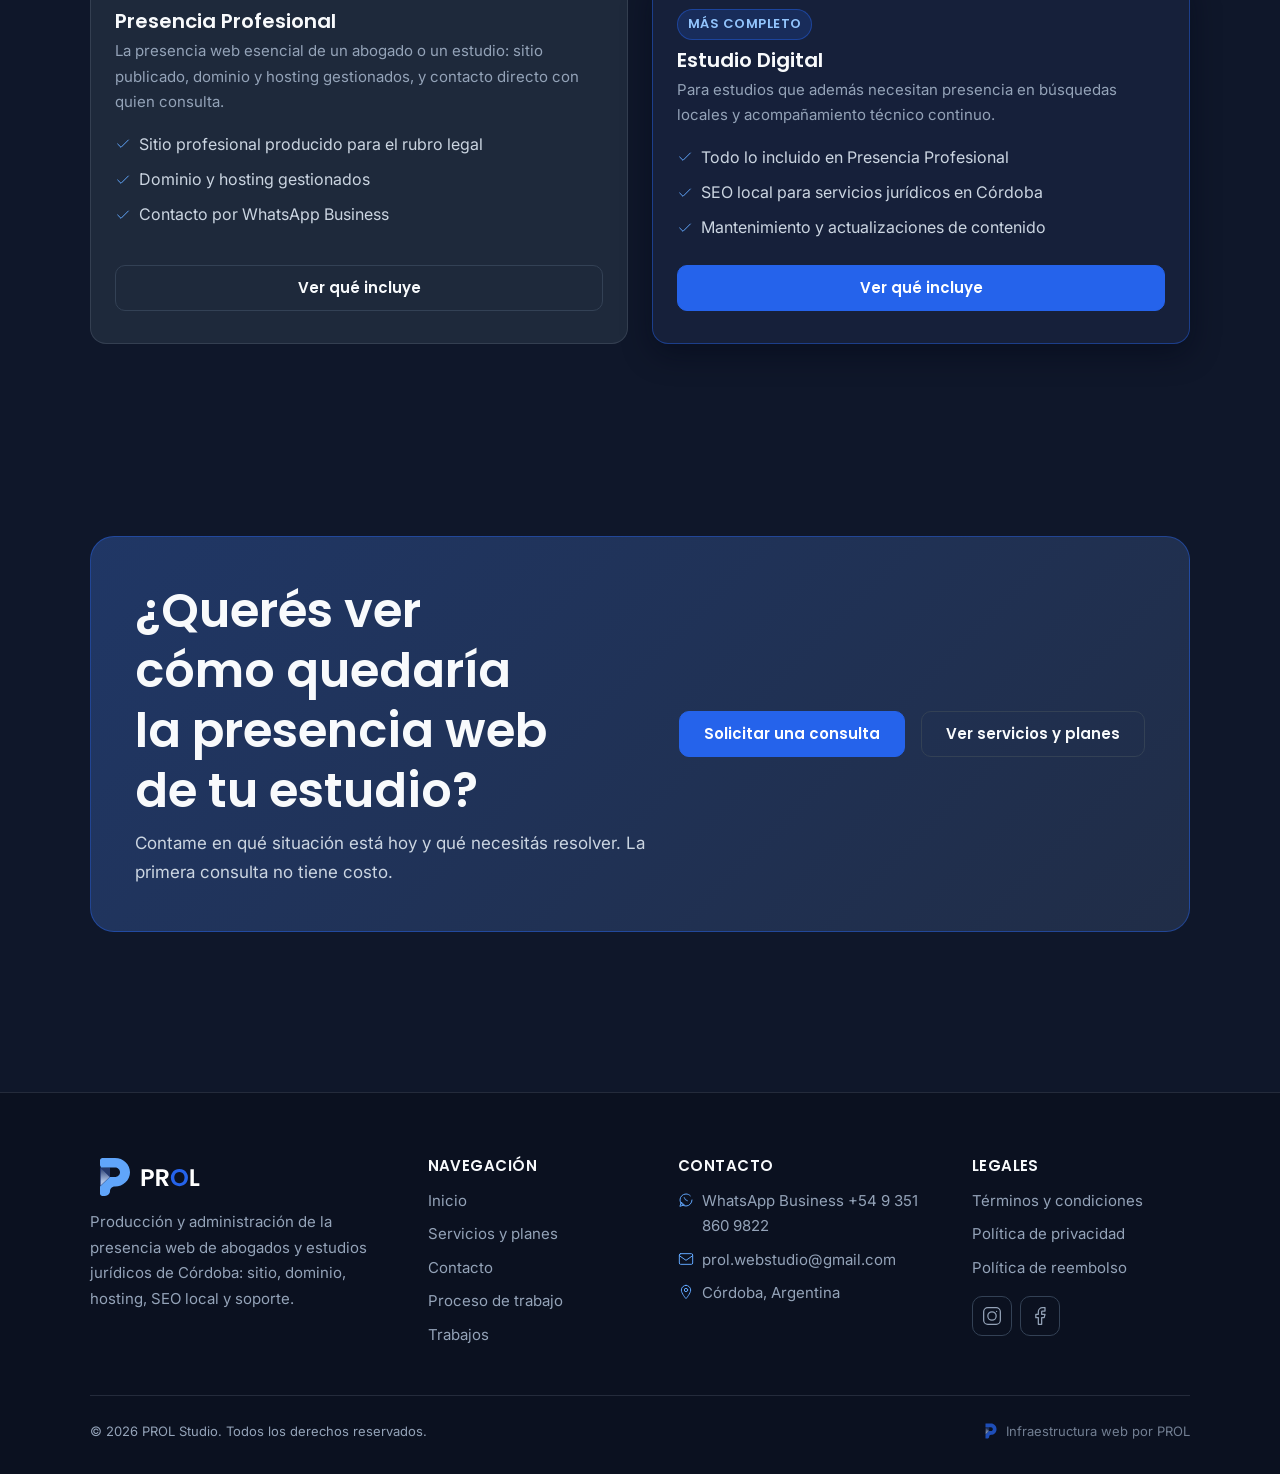
==== commit fec87739: "Plans header and home cards fixed" ====
--- a/index.html
+++ b/index.html
@@ -217,7 +217,7 @@
           </p>
         </div>
 
-        <div class="card-grid">
+        <div class="card-grid card-grid--2up">
           <article class="card">
             <span class="card__icon"><span class="icon icon-office" aria-hidden="true"></span></span>
             <h3 class="card__title">Diseño y desarrollo</h3>
--- a/assets/css/styles.css
+++ b/assets/css/styles.css
@@ -762,6 +762,16 @@
   grid-template-columns: repeat(auto-fit, minmax(min(100%, 20rem), 1fr));
 }
 
+.card-grid--2up {
+  grid-template-columns: 1fr;
+}
+
+@media (min-width: 40rem) {
+  .card-grid--2up {
+    grid-template-columns: repeat(2, 1fr);
+  }
+}
+
 .card {
   display: flex;
   flex-direction: column;
@@ -1113,6 +1123,85 @@
 }
 
 /* --------------------------------------------------------------------------
+   11b. Tabla comparativa de planes
+   -------------------------------------------------------------------------- */
+
+.pricing-table-wrap {
+  overflow-x: auto;
+  border-radius: var(--radius-lg);
+  border: 1px solid var(--color-border-subtle);
+}
+
+.pricing-table {
+  width: 100%;
+  min-width: 36rem;
+  border-collapse: collapse;
+  background-color: var(--color-surface-elevated);
+  font-size: var(--font-size-sm);
+}
+
+.pricing-table th,
+.pricing-table td {
+  padding: var(--space-sm) var(--space-md);
+  text-align: left;
+  vertical-align: top;
+  border-bottom: 1px solid var(--color-border-subtle);
+}
+
+.pricing-table thead th {
+  padding-top: var(--space-md);
+  background-color: var(--color-surface-raised);
+  font-family: var(--font-heading);
+  font-size: var(--font-size-base);
+}
+
+.pricing-table tbody th {
+  color: var(--color-text-secondary);
+  font-family: var(--font-body);
+  font-weight: var(--font-weight-medium);
+  white-space: nowrap;
+}
+
+.pricing-table tbody td {
+  color: var(--color-text-primary);
+}
+
+.pricing-table tfoot td {
+  padding-top: var(--space-md);
+  padding-bottom: var(--space-md);
+  border-bottom: none;
+}
+
+.pricing-table__plan {
+  display: flex;
+  align-items: center;
+  gap: var(--space-2xs);
+  flex-wrap: wrap;
+}
+
+.pricing-table__note {
+  display: block;
+  color: var(--color-text-muted);
+  font-size: var(--font-size-xs);
+  font-weight: var(--font-weight-regular);
+}
+
+.pricing-table__col--featured {
+  background-color: rgba(37, 99, 235, 0.08);
+  border-left: 1px solid var(--color-border-brand);
+  border-right: 1px solid var(--color-border-brand);
+}
+
+.pricing-table thead .pricing-table__col--featured {
+  border-top: 1px solid var(--color-border-brand);
+  color: var(--color-brand-accent);
+}
+
+.pricing-table tfoot .pricing-table__col--featured {
+  border-bottom: 1px solid var(--color-border-brand);
+}
+
+/* --------------------------------------------------------------------------
    12. Preguntas frecuentes
    -------------------------------------------------------------------------- */
 
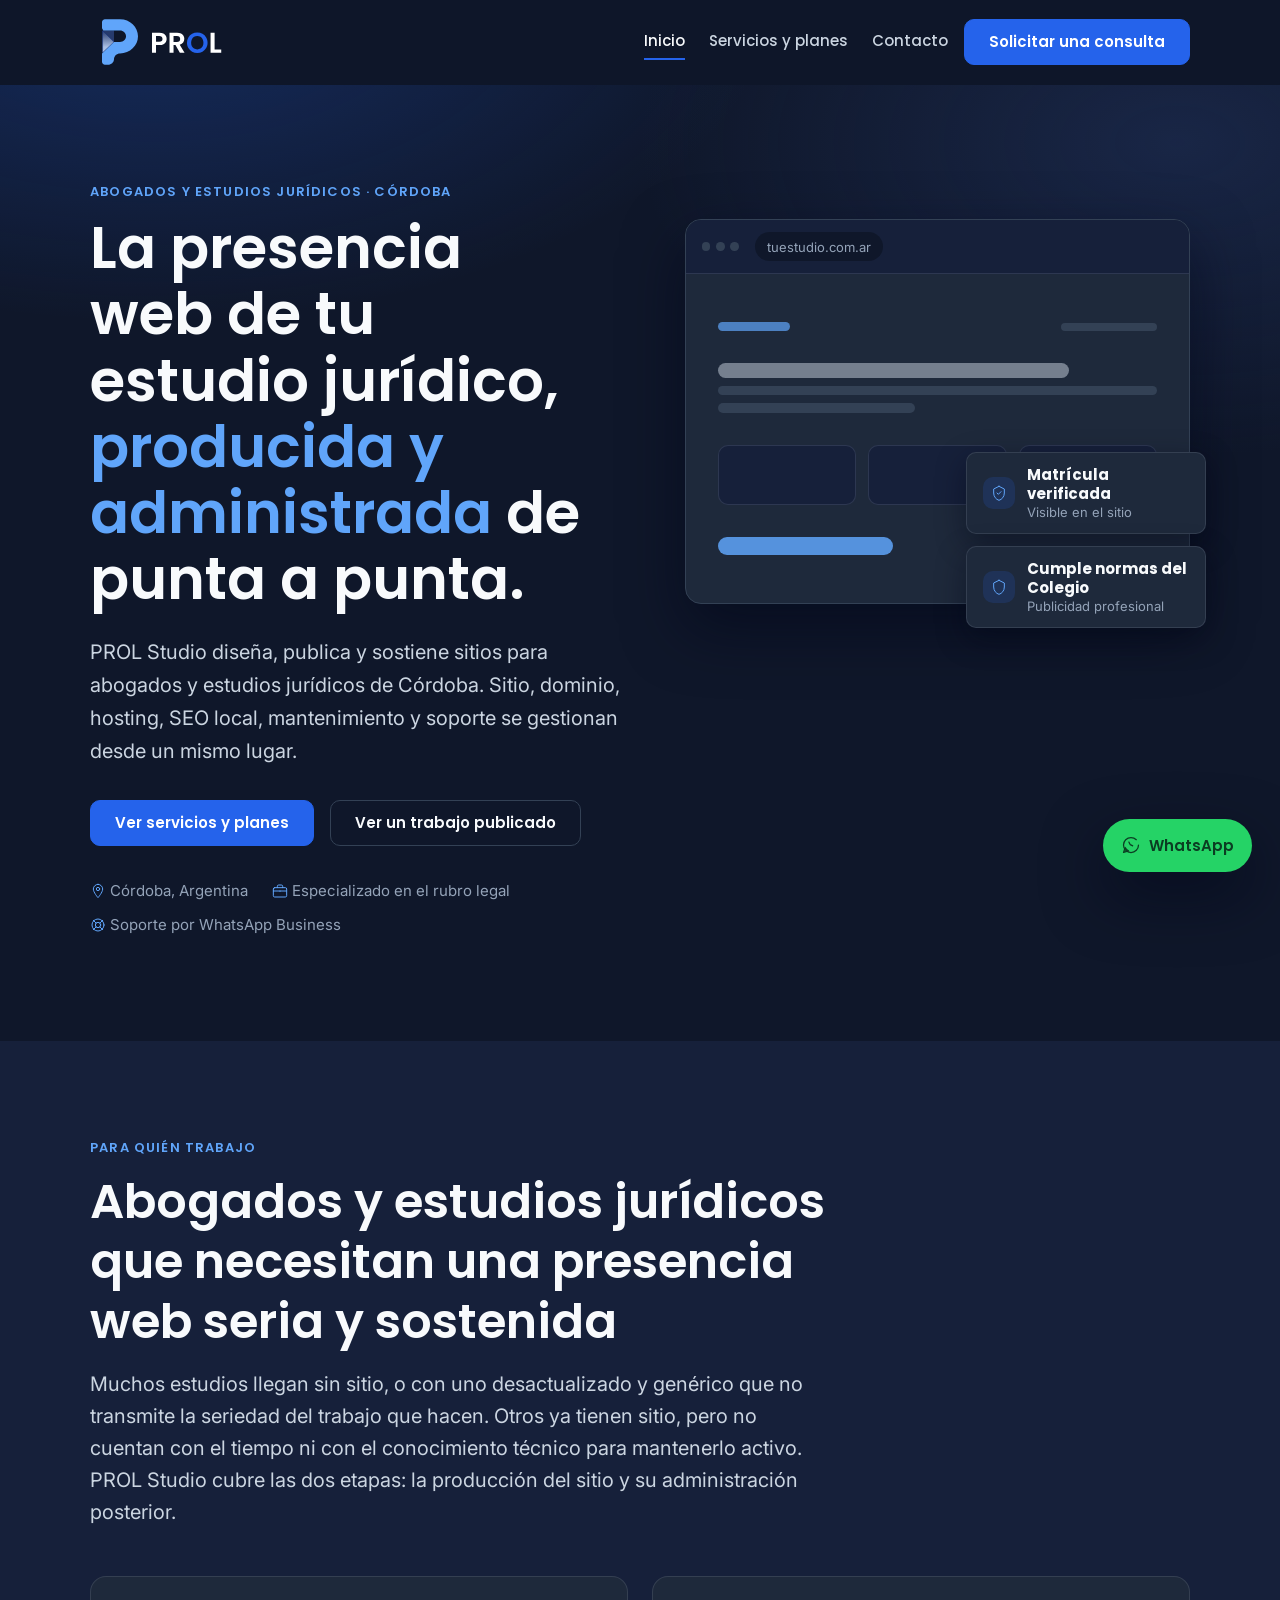
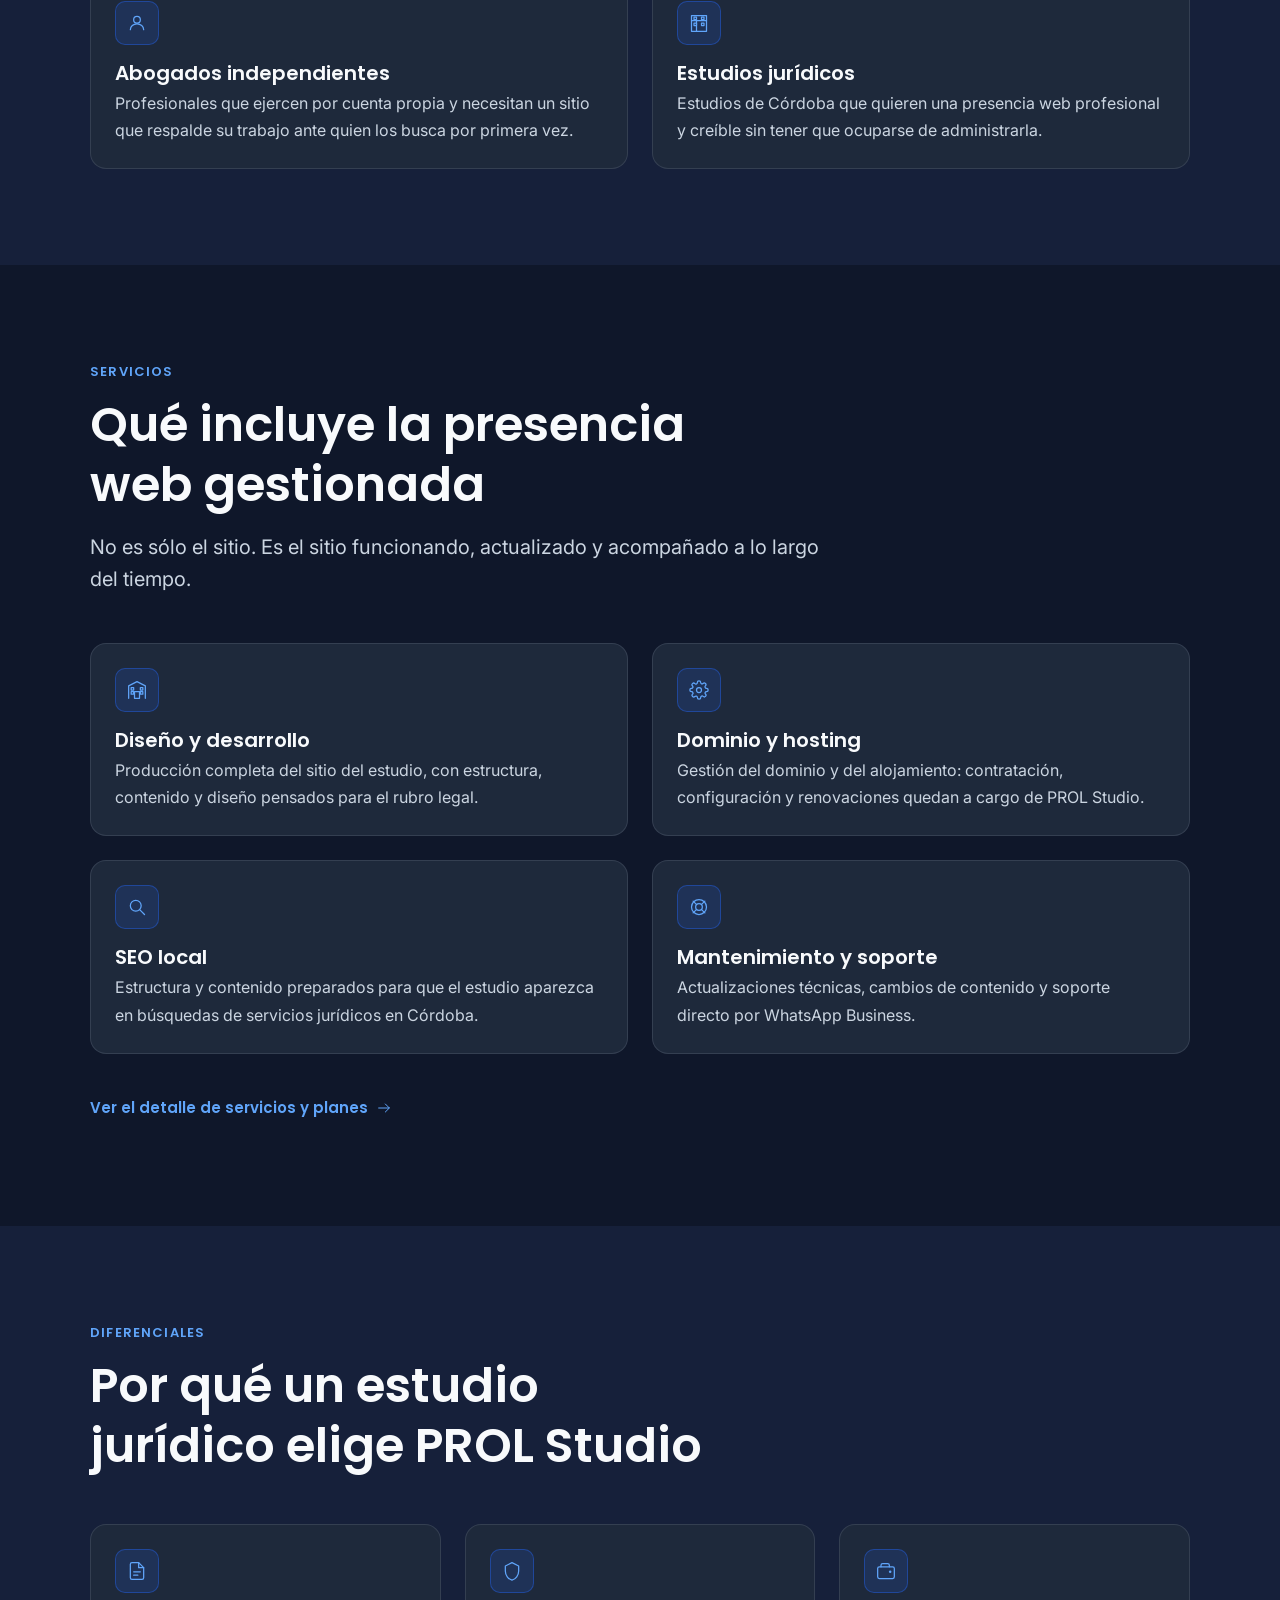
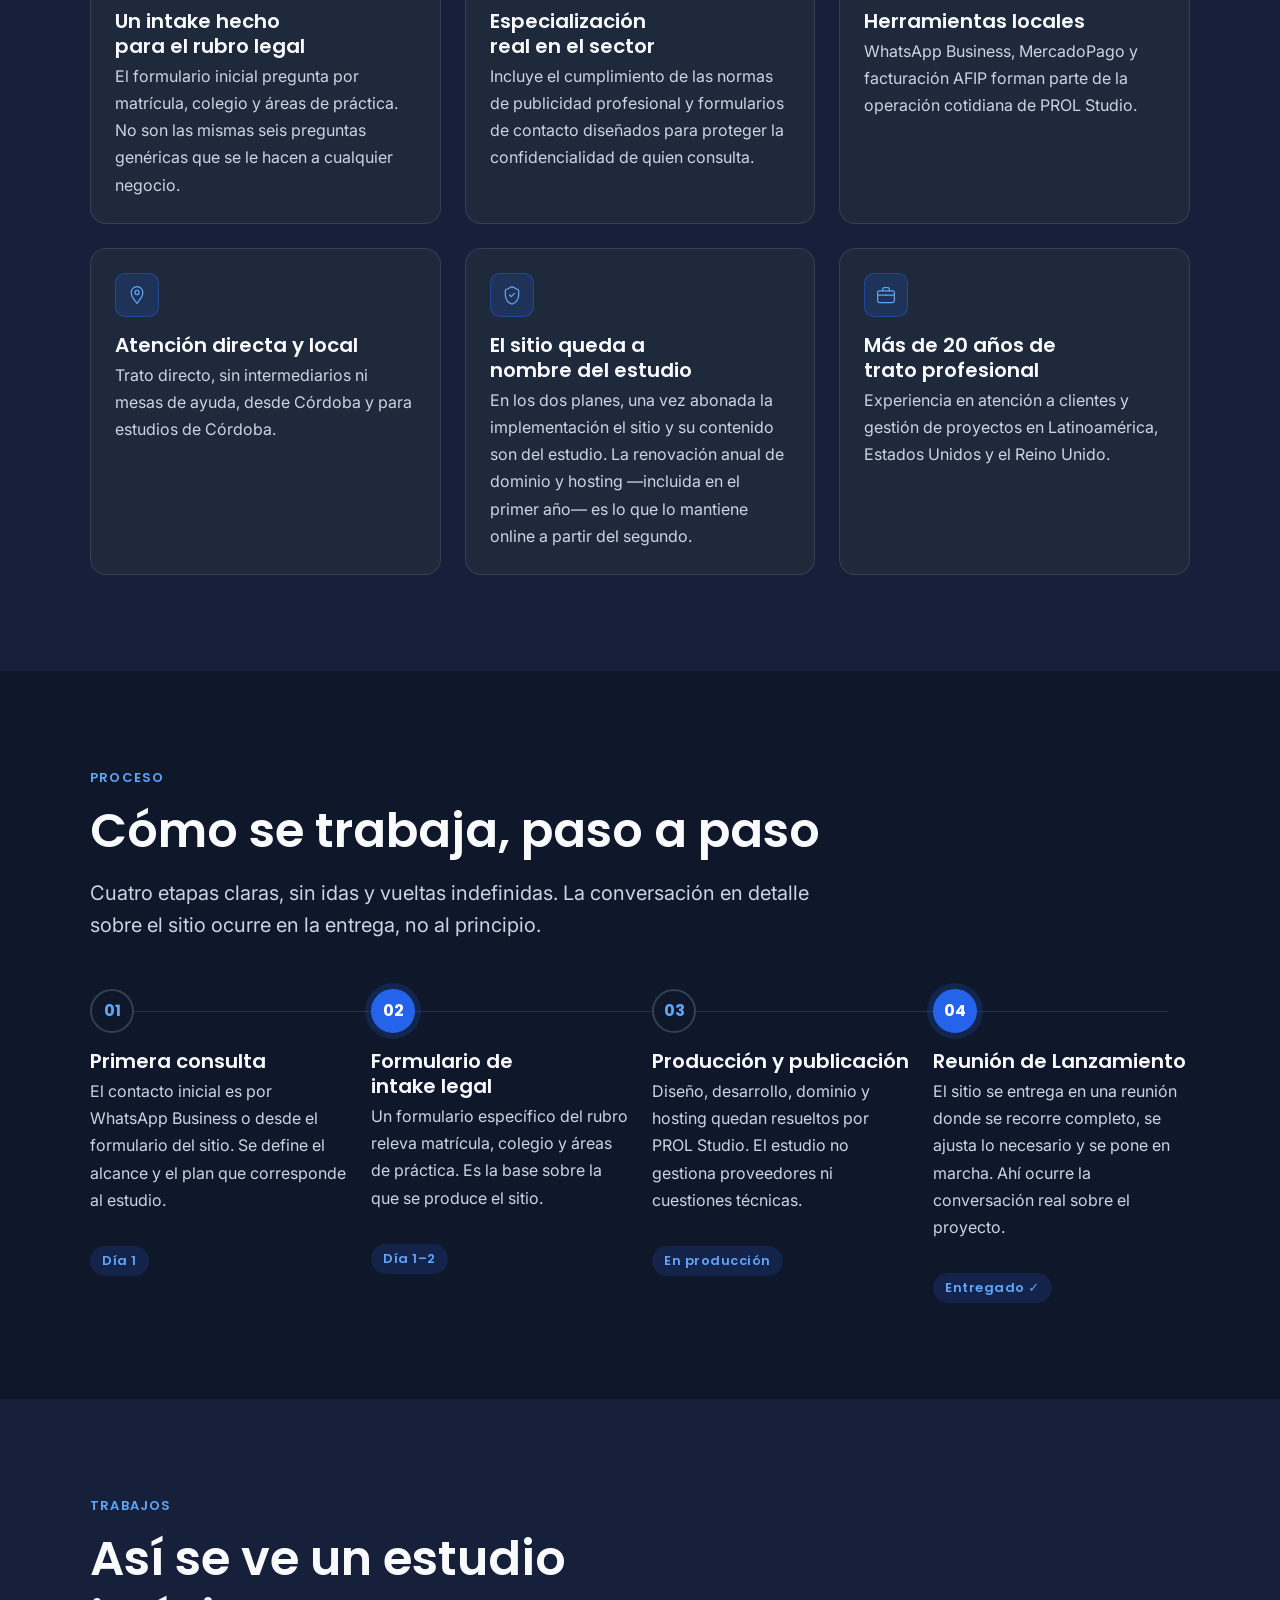
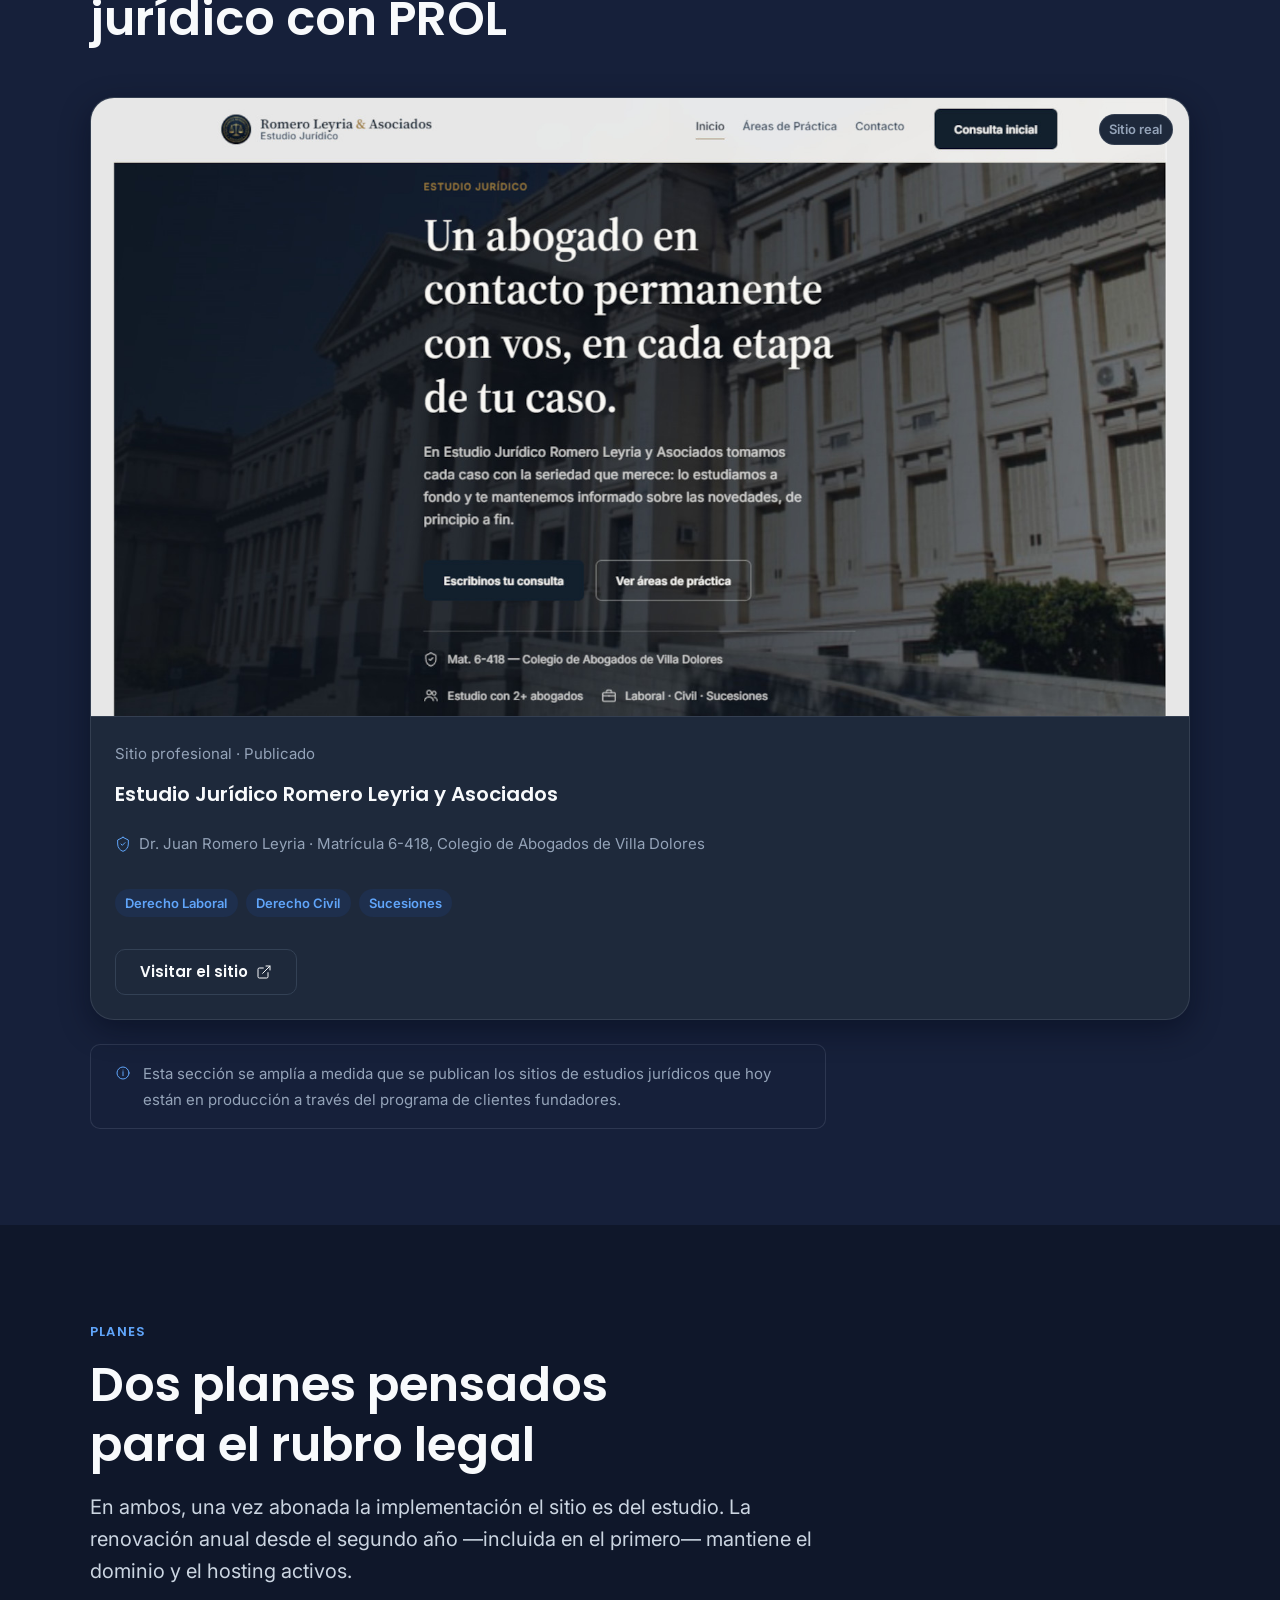
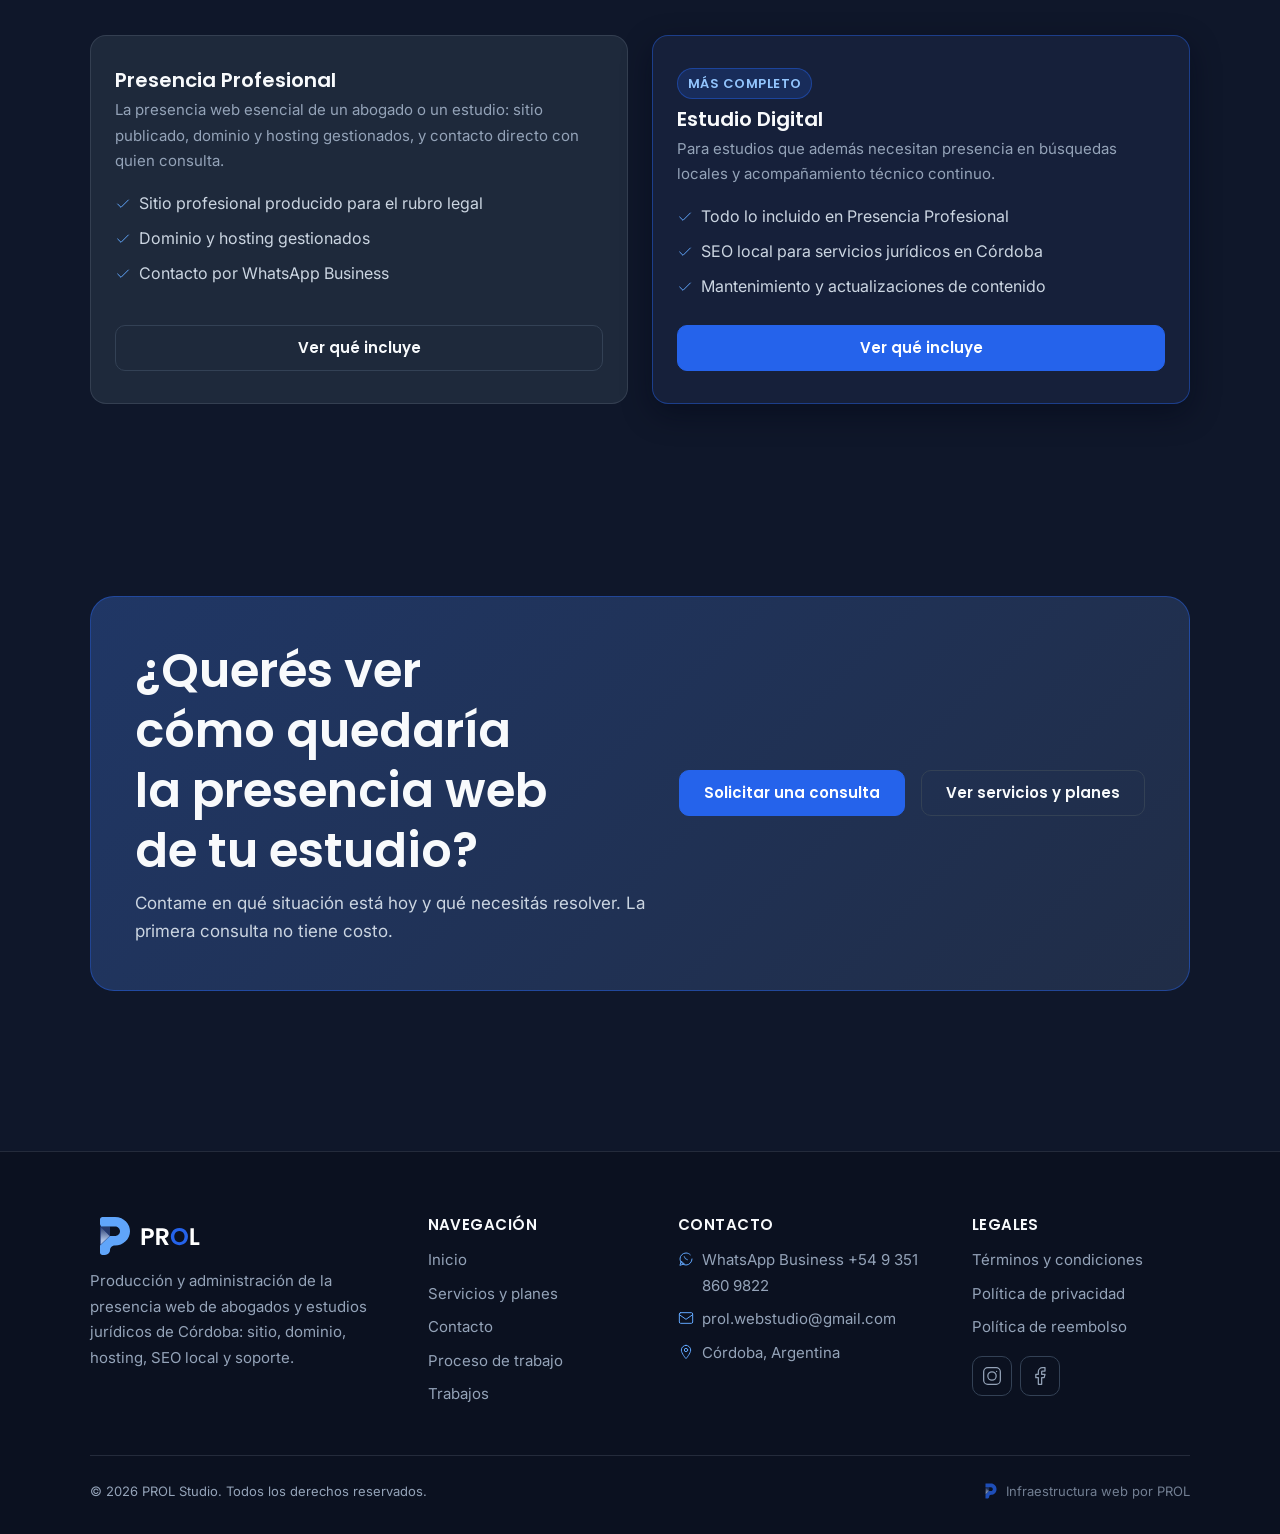
==== commit e4decf5f: "Pricing update" ====
--- a/index.html
+++ b/index.html
@@ -307,8 +307,9 @@
             <span class="card__icon"><span class="icon icon-verified" aria-hidden="true"></span></span>
             <h3 class="card__title">El sitio queda a nombre del estudio</h3>
             <p class="card__text">
-              En los planes del rubro legal, una vez abonada la implementación el sitio es del estudio. El abono
-              anual es acompañamiento opcional, no una condición para mantenerlo online.
+              En los dos planes, una vez abonada la implementación el sitio y su contenido son del estudio. La
+              renovación anual de dominio y hosting —incluida en el primer año— es lo que lo mantiene online a
+              partir del segundo.
             </p>
           </article>
 
@@ -437,8 +438,8 @@
           <span class="eyebrow">Planes</span>
           <h2 id="titulo-planes">Dos planes pensados para el rubro legal</h2>
           <p class="lead">
-            En ambos, una vez abonada la implementación el sitio es del estudio y sigue online sin depender del
-            abono anual.
+            En ambos, una vez abonada la implementación el sitio es del estudio. La renovación anual desde el
+            segundo año —incluida en el primero— mantiene el dominio y el hosting activos.
           </p>
         </div>
 
--- a/assets/css/styles.css
+++ b/assets/css/styles.css
@@ -39,6 +39,8 @@
   --color-focus-ring: #93C5FD;
   --color-whatsapp: #25D366;
   --color-whatsapp-strong: #1FB65B;
+  --color-badge-featured: #FBBF24;
+  --color-badge-featured-text: #1F1300;
 
   /* Tipografía */
   --font-heading: "Poppins", "Segoe UI", system-ui, -apple-system, sans-serif;
@@ -358,6 +360,20 @@
 
 .button--full { width: 100%; }
 
+.button--pill { border-radius: var(--radius-pill); }
+
+.button--invert {
+  background-color: var(--color-text-on-brand);
+  border-color: var(--color-text-on-brand);
+  color: var(--color-brand-primary-strong);
+}
+
+.button--invert:hover {
+  background-color: #E2E8F0;
+  border-color: #E2E8F0;
+  color: var(--color-brand-primary-strong);
+}
+
 .button--whatsapp {
   background-color: var(--color-whatsapp);
   border-color: var(--color-whatsapp);
@@ -1063,7 +1079,8 @@
   flex-wrap: wrap;
   align-items: baseline;
   gap: var(--space-3xs) var(--space-2xs);
-  margin-block: var(--space-sm);
+  margin-top: var(--space-sm);
+  margin-bottom: var(--space-3xs);
   padding-top: var(--space-sm);
   border-top: 1px solid var(--color-border-subtle);
   color: var(--color-text-primary);
@@ -1123,83 +1140,138 @@
 }
 
 /* --------------------------------------------------------------------------
-   11b. Tabla comparativa de planes
-   -------------------------------------------------------------------------- */
-
-.pricing-table-wrap {
-  overflow-x: auto;
-  border-radius: var(--radius-lg);
-  border: 1px solid var(--color-border-subtle);
-}
-
-.pricing-table {
-  width: 100%;
-  min-width: 36rem;
-  border-collapse: collapse;
+   11b. Tarjetas de precio (planes del rubro legal)
+   -------------------------------------------------------------------------- */
+
+.pricing-cards {
+  display: grid;
+  gap: var(--space-lg);
+  grid-template-columns: repeat(auto-fit, minmax(min(100%, 20rem), 1fr));
+  align-items: start;
+}
+
+.pricing-card {
+  position: relative;
+  display: flex;
+  flex-direction: column;
+  padding: var(--space-lg);
   background-color: var(--color-surface-elevated);
-  font-size: var(--font-size-sm);
-}
-
-.pricing-table th,
-.pricing-table td {
-  padding: var(--space-sm) var(--space-md);
-  text-align: left;
-  vertical-align: top;
-  border-bottom: 1px solid var(--color-border-subtle);
-}
-
-.pricing-table thead th {
-  padding-top: var(--space-md);
-  background-color: var(--color-surface-raised);
-  font-family: var(--font-heading);
-  font-size: var(--font-size-base);
-}
-
-.pricing-table tbody th {
+  border-radius: var(--radius-xl);
+}
+
+.pricing-card--featured {
+  margin-top: var(--space-md);
+  background-color: var(--color-brand-primary);
+}
+
+.pricing-card__badge {
+  position: absolute;
+  top: calc(-1 * var(--space-sm));
+  left: 50%;
+  transform: translateX(-50%);
+  padding: 0.3rem 0.9rem;
+  background-color: var(--color-badge-featured);
+  border-radius: var(--radius-pill);
+  color: var(--color-badge-featured-text);
+  font-family: var(--font-heading);
+  font-size: var(--font-size-xs);
+  font-weight: var(--font-weight-bold);
+  letter-spacing: 0.04em;
+  text-transform: uppercase;
+  white-space: nowrap;
+}
+
+.pricing-card__name {
+  margin-bottom: var(--space-2xs);
+  color: var(--color-text-muted);
+  font-family: var(--font-heading);
+  font-size: var(--font-size-sm);
+  font-weight: var(--font-weight-bold);
+  letter-spacing: var(--letter-spacing-eyebrow);
+  text-transform: uppercase;
+}
+
+.pricing-card--featured .pricing-card__name { color: var(--color-text-on-brand); }
+
+.pricing-card__summary {
+  margin-bottom: var(--space-md);
   color: var(--color-text-secondary);
-  font-family: var(--font-body);
-  font-weight: var(--font-weight-medium);
-  white-space: nowrap;
-}
-
-.pricing-table tbody td {
+  font-size: var(--font-size-sm);
+}
+
+.pricing-card--featured .pricing-card__summary { color: rgba(255, 255, 255, 0.85); }
+
+.pricing-card__price {
+  display: flex;
+  align-items: baseline;
+  flex-wrap: wrap;
+  gap: var(--space-3xs) var(--space-2xs);
   color: var(--color-text-primary);
-}
-
-.pricing-table tfoot td {
-  padding-top: var(--space-md);
-  padding-bottom: var(--space-md);
-  border-bottom: none;
-}
-
-.pricing-table__plan {
-  display: flex;
-  align-items: center;
+  font-family: var(--font-heading);
+  font-size: var(--font-size-2xl);
+  font-weight: var(--font-weight-bold);
+}
+
+.pricing-card--featured .pricing-card__price { color: var(--color-text-on-brand); }
+
+.pricing-card__price-note {
+  color: var(--color-text-muted);
+  font-size: var(--font-size-sm);
+  font-weight: var(--font-weight-regular);
+}
+
+.pricing-card--featured .pricing-card__price-note { color: rgba(255, 255, 255, 0.75); }
+
+.pricing-card__recurring {
+  margin-top: var(--space-3xs);
+  color: var(--color-text-muted);
+  font-size: var(--font-size-sm);
+}
+
+.pricing-card--featured .pricing-card__recurring {
+  color: var(--color-text-on-brand);
+  font-weight: var(--font-weight-semibold);
+}
+
+.pricing-card__divider {
+  margin-block: var(--space-md);
+  border: none;
+  border-top: 1px solid var(--color-border-subtle);
+}
+
+.pricing-card--featured .pricing-card__divider { border-top-color: rgba(255, 255, 255, 0.25); }
+
+.pricing-card__features {
+  flex: 1;
+  margin: 0 0 var(--space-lg);
+  padding: 0;
+  list-style: none;
+  display: grid;
+  gap: var(--space-sm);
+  font-size: var(--font-size-sm);
+}
+
+.pricing-card__feature {
+  display: grid;
+  grid-template-columns: auto 1fr;
   gap: var(--space-2xs);
-  flex-wrap: wrap;
-}
-
-.pricing-table__note {
-  display: block;
-  color: var(--color-text-muted);
-  font-size: var(--font-size-xs);
-  font-weight: var(--font-weight-regular);
-}
-
-.pricing-table__col--featured {
-  background-color: rgba(37, 99, 235, 0.08);
-  border-left: 1px solid var(--color-border-brand);
-  border-right: 1px solid var(--color-border-brand);
-}
-
-.pricing-table thead .pricing-table__col--featured {
-  border-top: 1px solid var(--color-border-brand);
-  color: var(--color-brand-accent);
-}
-
-.pricing-table tfoot .pricing-table__col--featured {
-  border-bottom: 1px solid var(--color-border-brand);
-}
+  align-items: start;
+  color: var(--color-text-secondary);
+}
+
+.pricing-card--featured .pricing-card__feature { color: var(--color-text-on-brand); }
+
+.pricing-card__feature .icon { margin-top: 0.15rem; color: var(--color-brand-secondary); }
+
+.pricing-card--featured .pricing-card__feature .icon { color: var(--color-text-on-brand); }
+
+.pricing-card__feature--muted { color: var(--color-text-muted); }
+
+.pricing-card--featured .pricing-card__feature--muted { color: rgba(255, 255, 255, 0.6); }
+
+.pricing-card__feature--muted .icon { color: var(--color-text-muted); }
+
+.pricing-card--featured .pricing-card__feature--muted .icon { color: rgba(255, 255, 255, 0.6); }
 
 /* --------------------------------------------------------------------------
    12. Preguntas frecuentes
